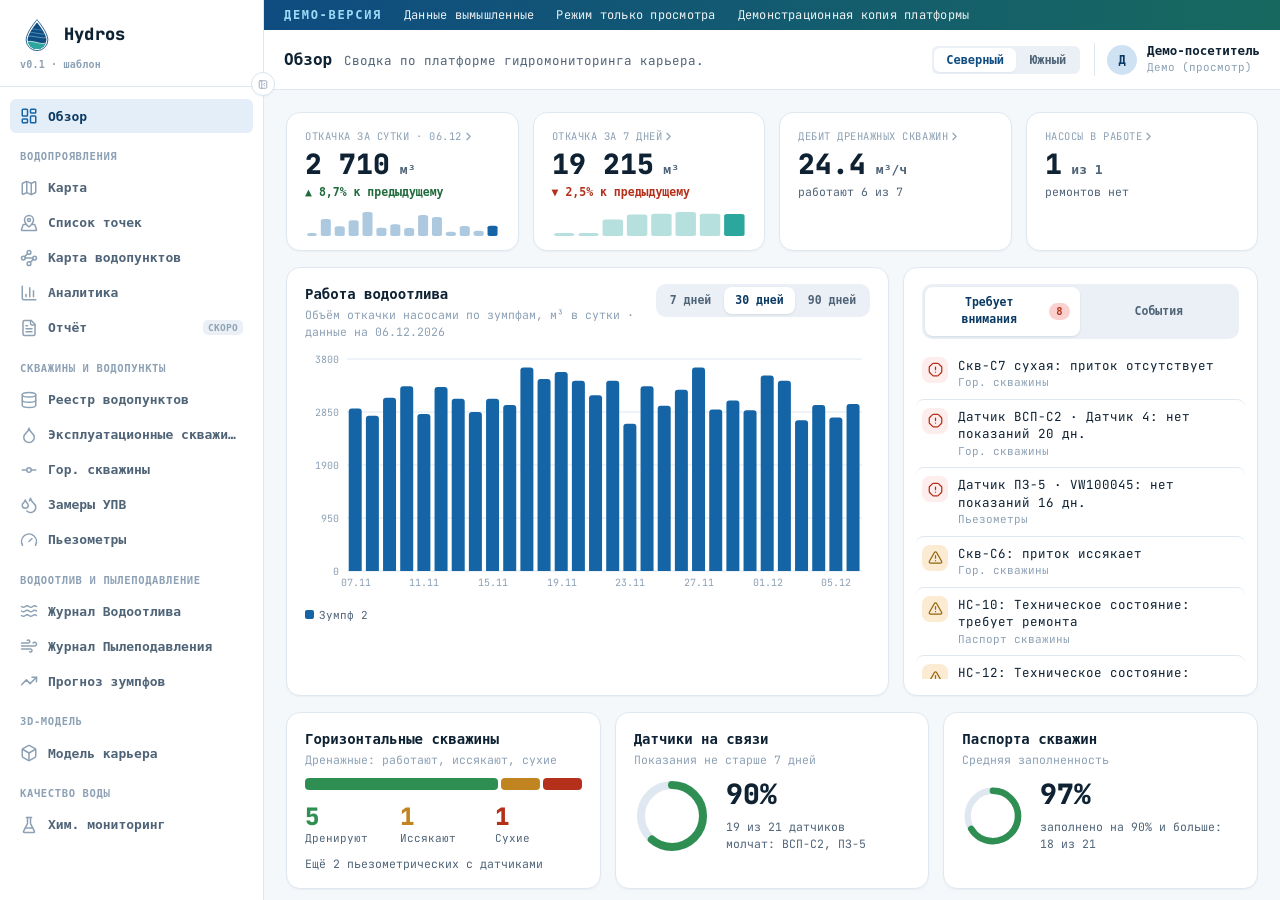
==== demo/index.html @ 8d6e74fa "Hydros site preview Co-Authored-By: Claude Sonnet 5.5 <noreply@anthropic.com>" ====
<!doctype html>
<html lang="ru">
<head>
<meta charset="UTF-8">
<meta name="robots" content="noindex, nofollow">
<meta name="viewport" content="width=device-width, initial-scale=1.0">
<title>Hydros — Мониторинг</title>
<link rel="icon" type="image/svg+xml" href="./emblem.svg">

<!-- Настройки клиента (название, логотип, координаты) — единственный файл, меняемый при выдаче нового клиента.
     Лежит рядом со сборкой (dist/tenant.config.js) и не входит в бандл. -->
<script src="./tenant.config.js"></script>
  <script type="module" crossorigin src="./assets/index-pIUdCX1x.js"></script>
  <link rel="stylesheet" crossorigin href="./assets/index-DJyALxXI.css">
</head>
<body>
  <div id="root"></div>
</body>
</html>
---- demo/assets/index-DJyALxXI.css ----
@font-face{font-family:JetBrains Mono;font-style:normal;font-display:swap;font-weight:300;src:url(./jetbrains-mono-latin-300-normal-DuMDZskh.woff2) format("woff2"),url(./jetbrains-mono-latin-300-normal-BYcAiAh2.woff) format("woff")}@font-face{font-family:JetBrains Mono;font-style:normal;font-display:swap;font-weight:400;src:url(./jetbrains-mono-latin-400-normal-V6pRDFza.woff2) format("woff2"),url(./jetbrains-mono-latin-400-normal-6-qcROiO.woff) format("woff")}@font-face{font-family:JetBrains Mono;font-style:normal;font-display:swap;font-weight:500;src:url(./jetbrains-mono-latin-500-normal-BWZEU5yA.woff2) format("woff2"),url(./jetbrains-mono-latin-500-normal-CJOVTJB7.woff) format("woff")}@font-face{font-family:JetBrains Mono;font-style:normal;font-display:swap;font-weight:600;src:url(./jetbrains-mono-latin-600-normal-C8RAYTDA.woff2) format("woff2"),url(./jetbrains-mono-latin-600-normal-BfsvjouI.woff) format("woff")}@font-face{font-family:JetBrains Mono;font-style:normal;font-display:swap;font-weight:700;src:url(./jetbrains-mono-latin-700-normal-BYuf6tUa.woff2) format("woff2"),url(./jetbrains-mono-latin-700-normal-D3wTyLJW.woff) format("woff")}@font-face{font-family:JetBrains Mono;font-style:normal;font-display:swap;font-weight:800;src:url(./jetbrains-mono-latin-800-normal-D2mQHRMK.woff2) format("woff2"),url(./jetbrains-mono-latin-800-normal-Dj9qwObk.woff) format("woff")}@font-face{font-family:JetBrains Mono;font-style:normal;font-display:swap;font-weight:300;src:url(./jetbrains-mono-cyrillic-300-normal-DumYkcEu.woff2) format("woff2"),url(./jetbrains-mono-cyrillic-300-normal-IE49iJdF.woff) format("woff")}@font-face{font-family:JetBrains Mono;font-style:normal;font-display:swap;font-weight:400;src:url(./jetbrains-mono-cyrillic-400-normal-BEIGL1Tu.woff2) format("woff2"),url(./jetbrains-mono-cyrillic-400-normal-ugxPyKxw.woff) format("woff")}@font-face{font-family:JetBrains Mono;font-style:normal;font-display:swap;font-weight:500;src:url(./jetbrains-mono-cyrillic-500-normal-DmUKJPL_.woff2) format("woff2"),url(./jetbrains-mono-cyrillic-500-normal-DJqRU3vO.woff) format("woff")}@font-face{font-family:JetBrains Mono;font-style:normal;font-display:swap;font-weight:600;src:url(./jetbrains-mono-cyrillic-600-normal-EVf6-Yzo.woff2) format("woff2"),url(./jetbrains-mono-cyrillic-600-normal-8K4wrrwR.woff) format("woff")}@font-face{font-family:JetBrains Mono;font-style:normal;font-display:swap;font-weight:700;src:url(./jetbrains-mono-cyrillic-700-normal-BWTpRfYl.woff2) format("woff2"),url(./jetbrains-mono-cyrillic-700-normal-CEoEElIJ.woff) format("woff")}@font-face{font-family:JetBrains Mono;font-style:normal;font-display:swap;font-weight:800;src:url(./jetbrains-mono-cyrillic-800-normal-ByBGbHIv.woff2) format("woff2"),url(./jetbrains-mono-cyrillic-800-normal-B6A7wovd.woff) format("woff")}:root{--stone-25: #FAFCFE;--stone-50: #F4F8FB;--stone-100: #EAF0F6;--stone-150: #DFE8F0;--stone-200: #D9E4EE;--stone-300: #BCCBDA;--stone-400: #8DA1B5;--stone-500: #6A8097;--stone-600: #506478;--stone-700: #384B5E;--stone-800: #1F3347;--stone-900: #0E2233;--brand-50: #E4EEF8;--brand-100: #CFE2F3;--brand-200: #A6CBE9;--brand-300: #6FA8D8;--brand-400: #2F7FC0;--brand-500: #1565A6;--brand-600: #0F4C81;--brand-700: #0B3A64;--teal-50: #E0F3F1;--teal-100: #BDE6E1;--teal-400: #3DBBAF;--teal-500: #2BA79D;--teal-600: #1F8E8C;--teal-700: #17695F;--sand-100: #F1EADB;--sand-300: #D8C9A8;--sand-500: #B9A47F;--sand-700: #8F7A58;--red-50: #FDEDEC;--red-100: #FAD1CE;--red-400: #D3462F;--red-500: #B5301B;--red-600: #8F2415;--green-100: #DEEFE0;--green-500: #2F8F52;--green-600: #206B3C;--amber-100: #FBEBD2;--amber-500: #C08420;--amber-600: #93650F;--blue-100: #DCEFFA;--blue-500: #35A0DC;--blue-600: #1F7CB5;--maroon-100: #F3DCE3;--maroon-500: #8C2F4E;--maroon-600: #6E2039;--bg-canvas: var(--stone-50);--bg-surface: #FFFFFF;--bg-surface-2:var(--stone-25);--bg-sunken: var(--stone-100);--bg-hover: var(--stone-100);--bg-active: var(--brand-50);--border-subtle: var(--stone-150);--border: var(--stone-200);--border-strong: var(--stone-300);--text-primary: var(--stone-900);--text-secondary: var(--stone-600);--text-tertiary: var(--stone-400);--text-inverse: #FFFFFF;--text-accent: var(--brand-600);--text-danger: var(--red-500);--accent: var(--brand-400);--accent-strong: var(--brand-500);--accent-hover: var(--brand-600);--accent-contrast:#FFFFFF;--focus-ring: var(--brand-300);--shadow-xs: 0 1px 2px rgba(14, 34, 51, .04);--shadow-sm: 0 1px 3px rgba(14, 34, 51, .06), 0 1px 2px rgba(14, 34, 51, .04);--shadow-md: 0 4px 12px rgba(14, 34, 51, .08), 0 2px 4px rgba(14, 34, 51, .04);--shadow-lg: 0 12px 32px rgba(14, 34, 51, .12), 0 4px 8px rgba(14, 34, 51, .04);--radius-sm: 6px;--radius-md: 10px;--radius-lg: 14px;--font-ui: "JetBrains Mono", ui-monospace, "Cascadia Mono", Consolas, monospace;--font-mono: "JetBrains Mono", ui-monospace, "Cascadia Mono", Consolas, monospace;--sidebar-w: 264px;--sidebar-w-collapsed: 68px;--topbar-h: 60px}*{box-sizing:border-box}html,body{height:100%}body{margin:0;font-family:var(--font-ui);background:var(--bg-canvas);color:var(--text-primary);font-size:14px;line-height:1.5;-webkit-font-smoothing:antialiased;zoom:var(--ui-zoom, 1)}#root{height:100%}h1,h2,h3,h4{margin:0;font-weight:700;letter-spacing:-.01em;text-wrap:balance}p{margin:0}button{font-family:inherit}input,select,textarea{font-family:inherit;font-size:inherit}::selection{background:var(--brand-200)}.mono{font-family:var(--font-mono);font-variant-numeric:tabular-nums}::-webkit-scrollbar{width:10px;height:10px}::-webkit-scrollbar-track{background:transparent}::-webkit-scrollbar-thumb{background:var(--stone-300);border-radius:8px;border:2px solid var(--bg-canvas)}::-webkit-scrollbar-thumb:hover{background:var(--stone-400)}:focus-visible{outline:2px solid var(--focus-ring);outline-offset:1px}@media (prefers-reduced-motion: reduce){*,*:before,*:after{animation-duration:.001ms!important;transition-duration:.001ms!important}}.section-label{display:flex;align-items:center;gap:8px;font-size:11px;font-weight:700;color:var(--text-secondary);letter-spacing:.06em;text-transform:uppercase;padding-bottom:6px;border-bottom:1px solid var(--border-subtle);margin-bottom:8px}.section-label:before{content:"";display:inline-block;width:3px;height:12px;border-radius:2px;background:var(--accent-strong);flex-shrink:0}@keyframes spin{to{transform:rotate(360deg)}}.btn{display:inline-flex;align-items:center;justify-content:center;gap:6px;height:34px;padding:0 14px;border-radius:var(--radius-sm);font-size:13px;font-weight:600;white-space:nowrap;cursor:pointer;border:1px solid transparent;transition:background .12s ease,border-color .12s ease,color .12s ease,transform .05s ease;user-select:none}.btn:active{transform:translateY(1px)}.btn:disabled{opacity:.5;cursor:not-allowed;transform:none}.btn-sm{height:28px;padding:0 10px;font-size:12px}.btn-icon{width:34px;padding:0}.btn-primary{background:var(--accent-strong);color:var(--accent-contrast)}.btn-primary:hover:not(:disabled){background:var(--accent-hover)}.btn-secondary{background:var(--stone-900);color:#fff}.btn-secondary:hover:not(:disabled){background:var(--stone-800)}.btn-outline{background:var(--bg-surface);color:var(--text-primary);border-color:var(--border)}.btn-outline:hover:not(:disabled){background:var(--bg-hover);border-color:var(--border-strong)}.btn-ghost{background:transparent;color:var(--text-secondary)}.btn-ghost:hover:not(:disabled){background:var(--bg-hover);color:var(--text-primary)}.btn-danger{background:var(--red-500);color:#fff}.btn-danger:hover:not(:disabled){background:var(--red-600)}.card{background:var(--bg-surface);border:1px solid var(--border-subtle);border-radius:var(--radius-lg);box-shadow:var(--shadow-xs)}.card-header{padding:16px 18px;border-bottom:1px solid var(--border-subtle);display:flex;align-items:center;justify-content:space-between;gap:12px}.card-title{font-size:14px;font-weight:700;color:var(--text-primary)}.card-subtitle{font-size:12px;color:var(--text-tertiary);margin-top:2px}.card-content{padding:18px}.card-content.tight{padding:0}.badge{display:inline-flex;align-items:center;gap:4px;height:22px;padding:0 8px;border-radius:999px;font-size:11px;font-weight:600;letter-spacing:.01em;background:var(--stone-100);color:var(--text-secondary);border:1px solid var(--border-subtle)}.badge-dot{width:6px;height:6px;border-radius:999px;background:currentColor}.badge-success{background:var(--green-100);color:var(--green-600);border-color:transparent}.badge-warning{background:var(--amber-100);color:var(--amber-600);border-color:transparent}.badge-danger{background:var(--red-100);color:var(--red-600);border-color:transparent}.badge-info{background:var(--blue-100);color:var(--blue-600);border-color:transparent}.badge-accent{background:var(--brand-100);color:var(--brand-700);border-color:transparent}.badge-maroon{background:var(--maroon-500);color:#fff;border-color:transparent}.field{display:flex;flex-direction:column;gap:6px}.field-label{font-size:12px;font-weight:600;color:var(--text-secondary)}.input,.select{height:34px;padding:0 10px;border-radius:var(--radius-sm);border:1px solid var(--border);background:var(--bg-surface);color:var(--text-primary);font-size:13px;width:100%}.input:focus,.select:focus{border-color:var(--accent-strong);box-shadow:0 0 0 3px var(--brand-100)}.input::placeholder{color:var(--text-tertiary)}.input-icon-wrap{position:relative;display:flex;align-items:center}.input-icon-wrap .input{padding-left:32px}.input-icon-wrap svg{position:absolute;left:10px;color:var(--text-tertiary);pointer-events:none}.table-wrap{overflow:auto;border-radius:var(--radius-md)}table.data-table{width:100%;border-collapse:collapse;font-size:13px}table.data-table thead th{position:sticky;top:0;background:var(--bg-surface-2);z-index:1;text-align:left;font-size:11px;font-weight:700;text-transform:uppercase;letter-spacing:.04em;color:var(--text-tertiary);padding:10px 14px;border-bottom:1px solid var(--border);white-space:nowrap}table.data-table tbody td{padding:11px 14px;border-bottom:1px solid var(--border-subtle);color:var(--text-primary);vertical-align:middle}table.data-table tbody tr{transition:background .1s ease}table.data-table tbody tr:hover{background:var(--bg-surface-2)}table.data-table tbody tr:last-child td{border-bottom:none}table.data-table.compact{font-size:12px}table.data-table.compact thead th{padding:5px 10px;font-size:10px}table.data-table.compact tbody td{padding:4px 10px}table.data-table.compact .input{height:26px;font-size:12px;padding:0 7px}.skeleton{background:linear-gradient(90deg,var(--stone-150) 25%,var(--stone-100) 37%,var(--stone-150) 63%);background-size:400% 100%;animation:skeleton-shimmer 1.4s ease infinite;border-radius:var(--radius-sm)}@keyframes skeleton-shimmer{0%{background-position:100% 50%}to{background-position:0 50%}}.empty-state{display:flex;flex-direction:column;align-items:center;justify-content:center;gap:8px;padding:48px 24px;color:var(--text-tertiary);text-align:center}.empty-state svg{color:var(--stone-300)}.empty-state-title{font-size:14px;font-weight:600;color:var(--text-secondary)}.kpi-card{display:flex;flex-direction:column;gap:6px;padding:18px}.kpi-label{font-size:12px;font-weight:600;color:var(--text-tertiary);text-transform:uppercase;letter-spacing:.04em}.kpi-value{font-family:var(--font-mono);font-size:28px;font-weight:600;color:var(--text-primary);letter-spacing:-.02em}.kpi-trend{font-size:12px;font-weight:600;display:flex;align-items:center;gap:3px}.kpi-trend.up{color:var(--green-600)}.kpi-trend.down{color:var(--red-600)}.tabs-list{display:flex;gap:2px;padding:3px;background:var(--stone-100);border-radius:var(--radius-sm);width:fit-content}.tabs-trigger{padding:6px 14px;border-radius:7px;font-size:13px;font-weight:600;color:var(--text-secondary);cursor:pointer;border:none;background:transparent}.tabs-trigger.active{background:var(--bg-surface);color:var(--text-primary);box-shadow:var(--shadow-xs)}.tabs-trigger-badge{margin-left:6px;font-size:9px;font-weight:700;text-transform:uppercase;letter-spacing:.03em;color:var(--text-tertiary);background:var(--stone-150);border-radius:5px;padding:2px 5px;vertical-align:middle}.dialog-overlay{position:fixed;inset:0;background:#0e223373;backdrop-filter:blur(2px);display:flex;align-items:center;justify-content:center;z-index:1400;padding:24px}.dialog{background:var(--bg-surface);border-radius:var(--radius-lg);box-shadow:var(--shadow-lg);width:min(560px,100%);max-height:90vh;display:flex;flex-direction:column;overflow:hidden}.dialog-header{padding:18px 20px;border-bottom:1px solid var(--border-subtle);display:flex;align-items:center;justify-content:space-between}.dialog-title{font-size:15px;font-weight:700}.dialog-body{padding:20px;overflow:auto}.dialog-footer{padding:14px 20px;border-top:1px solid var(--border-subtle);display:flex;justify-content:flex-end;gap:8px}.tooltip-pop{position:fixed;z-index:200;background:var(--stone-900);color:#fff;font-size:12px;padding:6px 10px;border-radius:7px;box-shadow:var(--shadow-md);pointer-events:none}input[type=range]{-webkit-appearance:none;appearance:none;height:4px;border-radius:999px;background:var(--stone-200);outline:none;cursor:pointer;vertical-align:middle}input[type=range]::-webkit-slider-thumb{-webkit-appearance:none;appearance:none;width:14px;height:14px;border-radius:999px;background:var(--accent-strong);border:2px solid #fff;box-shadow:0 0 0 1px var(--border);cursor:pointer}input[type=range]::-moz-range-thumb{width:14px;height:14px;border-radius:999px;background:var(--accent-strong);border:2px solid #fff;box-shadow:0 0 0 1px var(--border);cursor:pointer}input[type=range]::-moz-range-track{background:var(--stone-200);height:4px;border-radius:999px}input[type=checkbox]{width:15px;height:15px;border-radius:4px;border:1.5px solid var(--border-strong);appearance:none;-webkit-appearance:none;cursor:pointer;position:relative;flex-shrink:0;background:var(--bg-surface)}input[type=checkbox]:checked{background:var(--accent-strong);border-color:var(--accent-strong)}input[type=checkbox]:checked:after{content:"";position:absolute;left:4px;top:1px;width:4px;height:8px;border:solid #fff;border-width:0 2px 2px 0;transform:rotate(45deg)}input[type=color]{-webkit-appearance:none;appearance:none}input[type=color]::-webkit-color-swatch-wrapper{padding:0}input[type=color]::-webkit-color-swatch{border:none;border-radius:3px}.side-panel{flex-shrink:0;height:100%;overflow:hidden;display:flex;flex-direction:column;width:var(--side-panel-w, 230px);transition:width .18s ease;border-left:1px solid var(--border-subtle);background:var(--bg-surface)}.side-panel[data-collapsed="1"]{width:var(--side-panel-w-collapsed, 34px)}.side-panel-header{display:flex;align-items:center;justify-content:space-between;gap:6px;padding:10px 12px;border-bottom:1px solid var(--border-subtle);flex-shrink:0}.side-panel[data-collapsed="1"] .side-panel-header{padding:10px 6px;justify-content:center}.side-panel-title{font-size:12.5px;font-weight:700;color:var(--text-primary);white-space:nowrap;overflow:hidden;text-overflow:ellipsis}.side-panel-body{overflow:auto;flex:1;min-height:0}.tree-group+.tree-group{border-top:1px solid var(--border-subtle)}.tree-group-header{display:flex;align-items:center;gap:6px;padding:8px 4px;cursor:pointer;font-size:11.5px;font-weight:700;color:var(--text-secondary);user-select:none}.tree-group-chevron{flex-shrink:0;color:var(--text-tertiary);transition:transform .15s ease}.tree-group[data-collapsed="1"] .tree-group-chevron{transform:rotate(-90deg)}.tree-group-count{margin-left:auto;font-size:10.5px;color:var(--text-tertiary);font-weight:600}.tree-row{display:flex;align-items:center;gap:8px;padding:6px 4px 6px 22px;border-top:1px solid var(--border-subtle);font-size:12.5px}.tree-row-props{padding:10px 12px 12px 42px;border-top:1px solid var(--border-subtle);background:var(--bg-sunken)}.app-shell{display:flex;height:100vh;width:100vw;overflow:hidden;background:var(--bg-canvas)}.sidebar{width:var(--sidebar-w);flex-shrink:0;height:100%;display:flex;flex-direction:column;background:var(--bg-surface);border-right:1px solid var(--border-subtle);transition:width .18s ease;position:relative}.sidebar[data-collapsed="1"]{width:var(--sidebar-w-collapsed)}.sidebar-brand{padding:18px 20px 14px;border-bottom:1px solid var(--border-subtle);display:flex;flex-direction:column;gap:5px}.sidebar[data-collapsed="1"] .sidebar-brand{padding:18px 12px 14px}.sidebar-logo{height:34px;width:auto;max-width:100%;object-fit:contain;object-position:left;display:block}.sidebar[data-collapsed="1"] .sidebar-logo{object-position:center}.sidebar-version{font-family:var(--font-mono);font-size:10px;font-weight:600;color:var(--text-tertiary);letter-spacing:.02em}.sidebar-nav{flex:1;overflow-y:auto;padding:12px 10px}.sidebar-section{margin-bottom:4px}.sidebar-section-label{font-size:10.5px;font-weight:700;text-transform:uppercase;letter-spacing:.06em;color:var(--text-tertiary);padding:12px 10px 6px}.sidebar-item{display:flex;align-items:center;gap:10px;width:100%;text-align:left;padding:8px 10px;border-radius:var(--radius-sm);border:none;background:transparent;color:var(--text-secondary);font-size:13px;font-weight:600;cursor:pointer;margin-bottom:1px;transition:background .1s ease,color .1s ease;text-decoration:none;box-sizing:border-box}.sidebar-item svg{flex-shrink:0;color:var(--text-tertiary);transition:color .1s ease}.sidebar-item:hover{background:var(--bg-hover);color:var(--text-primary)}.sidebar-item:hover svg{color:var(--text-secondary)}.sidebar-item.active{background:var(--bg-active);color:var(--brand-700)}.sidebar-item.active svg{color:var(--brand-500)}.sidebar-item-label{overflow:hidden;text-overflow:ellipsis;white-space:nowrap}.sidebar-item-wip{margin-left:auto;flex-shrink:0;font-size:9.5px;font-weight:700;text-transform:uppercase;letter-spacing:.03em;color:var(--text-tertiary);background:var(--stone-100);border-radius:5px;padding:2px 5px}.sidebar[data-collapsed="1"] .sidebar-item{justify-content:center}.sidebar-collapse-btn{position:absolute;top:72px;right:-12px;width:24px;height:24px;border-radius:999px;background:var(--bg-surface);border:1px solid var(--border);color:var(--text-tertiary);display:flex;align-items:center;justify-content:center;cursor:pointer;box-shadow:var(--shadow-xs)}.sidebar-collapse-btn:hover{color:var(--text-primary);border-color:var(--border-strong)}.app-main{flex:1;min-width:0;display:flex;flex-direction:column;height:100%}.demo-banner{flex-shrink:0;display:flex;flex-wrap:wrap;align-items:center;gap:6px 22px;padding:6px 20px;background:linear-gradient(90deg,#0f4c81,#17695f);color:#fff;font-size:12px;letter-spacing:.02em}.demo-banner b{letter-spacing:.14em;color:#9adbf8}.demo-banner span{opacity:.92}.topbar{height:var(--topbar-h);flex-shrink:0;display:flex;align-items:center;gap:14px;padding:0 20px;border-bottom:1px solid var(--border-subtle);background:var(--bg-surface)}.topbar-head{min-width:0}.topbar-title-row{display:flex;align-items:baseline;gap:12px;min-width:0}.topbar-title{font-size:16px;font-weight:700;color:var(--text-primary);white-space:nowrap}.topbar-desc{font-size:12.5px;color:var(--text-secondary);overflow:hidden;text-overflow:ellipsis;white-space:nowrap;min-width:0}@media (max-width: 1100px){.topbar-desc{display:none}}.topbar-crumb{font-size:12px;color:var(--text-tertiary);font-weight:600}.topbar-spacer{flex:1}.quarry-switch{display:flex;gap:2px;background:var(--stone-100);border-radius:var(--radius-sm);padding:2px}.quarry-switch button{border:none;background:transparent;padding:5px 12px;border-radius:6px;font-size:12px;font-weight:700;color:var(--text-secondary);cursor:pointer}.quarry-switch button.active{background:var(--bg-surface);color:var(--brand-600);box-shadow:var(--shadow-xs)}.topbar-user{display:flex;align-items:center;gap:10px;padding-left:12px;border-left:1px solid var(--border-subtle)}.topbar-avatar{width:30px;height:30px;border-radius:999px;background:var(--brand-100);color:var(--brand-700);display:flex;align-items:center;justify-content:center;font-weight:700;font-size:12px;flex-shrink:0}.topbar-user-name{font-size:12.5px;font-weight:700;color:var(--text-primary);line-height:1.3}.topbar-user-role{font-size:11px;color:var(--text-tertiary)}.app-content{flex:1;min-height:0;overflow:auto;padding:22px}.app-content.no-pad{padding:0}.page-header{display:flex;align-items:flex-start;justify-content:space-between;gap:16px;margin-bottom:20px}.page-title{font-size:22px;font-weight:800;letter-spacing:-.015em}.page-desc{font-size:13px;color:var(--text-secondary);margin-top:4px;max-width:640px}.grid{display:grid;gap:16px}.grid-4{grid-template-columns:repeat(4,minmax(0,1fr))}.grid-3{grid-template-columns:repeat(3,minmax(0,1fr))}.grid-2{grid-template-columns:repeat(2,minmax(0,1fr))}@media (max-width: 1180px){.grid-4,.grid-3{grid-template-columns:repeat(2,minmax(0,1fr))}}.pilot-strip{display:flex;align-items:center;gap:10px;padding:10px 16px;background:var(--brand-50);border-bottom:1px solid var(--brand-100);color:var(--brand-700);font-size:12.5px;font-weight:600;flex-shrink:0}.app-content:not(.no-pad)>.pilot-strip:first-child{margin:-22px -22px 20px}.page-header-actions{justify-content:flex-end;align-items:center;flex-wrap:wrap}.page-meta{font-size:12.5px;color:var(--text-secondary);margin-right:auto}.pilot-strip svg{flex-shrink:0}.wpm-marker-wrap{display:flex;flex-direction:column;align-items:center;cursor:pointer}.wpm-lbl{background:#0e2233c7;color:#fff;font-size:10px;font-weight:600;border-radius:4px;padding:1px 5px;margin-top:2px;white-space:nowrap;max-width:110px;overflow:hidden;text-overflow:ellipsis;line-height:1.4;text-align:center}.wpm-cluster-wrap{background:transparent!important;border:none!important}.wpm-cluster-icon{display:flex;align-items:center;justify-content:center;border-radius:50%;background:#1565a6eb;color:#fff;font-weight:700;font-size:13px;border:2px solid #fff;box-shadow:var(--shadow-md)}.wpm-popup .leaflet-popup-content-wrapper{background:var(--bg-surface);border:1px solid var(--border);border-radius:var(--radius-md);box-shadow:var(--shadow-lg);color:var(--text-primary)}.wpm-popup .leaflet-popup-tip{background:var(--bg-surface)}.wpm-popup .leaflet-popup-content{margin:12px 14px;font-family:var(--font-ui)}.wpm-popup-title{font-size:13.5px;font-weight:800;color:var(--text-primary);margin-bottom:4px}.wpm-popup-type{display:inline-block;padding:2px 8px;border-radius:5px;font-size:10px;font-weight:700;margin-bottom:8px}.wpm-popup-row{display:flex;align-items:flex-start;gap:8px;margin-bottom:3px;font-size:12px}.wpm-popup-lbl{color:var(--text-tertiary);min-width:76px;flex-shrink:0}.wpm-popup-val{color:var(--text-primary)}.wpm-chem-crisp{image-rendering:pixelated;image-rendering:crisp-edges}.anl-filter-bar{display:flex;align-items:flex-end;gap:14px;padding:14px 16px;flex-wrap:wrap}.anl-filter-bar-actions{display:flex;gap:8px;margin-left:auto}.anl-chip{font-size:12px;font-weight:600;color:var(--text-secondary);background:var(--bg-sunken);border:1px solid var(--border-subtle);border-radius:999px;padding:6px 12px;white-space:nowrap}.anl-kpi{padding:16px 18px;display:flex;flex-direction:column;gap:4px;position:relative;overflow:hidden}.anl-kpi-lbl{font-size:11px;font-weight:700;color:var(--text-tertiary);text-transform:uppercase;letter-spacing:.04em}.anl-kpi-val{font-family:var(--font-mono);font-size:24px;font-weight:700;letter-spacing:-.01em}.anl-kpi-val small{font-size:13px;font-weight:600;margin-left:3px;color:var(--text-tertiary)}.anl-kpi-sub{font-size:11.5px;color:var(--text-tertiary)}.anl-kpi-trend{font-size:12px;font-weight:600}.anl-kpi-spark{width:100%;height:28px;margin-top:4px;display:block}.anl-trend-eq{color:var(--text-tertiary)}.anl-trend-good{color:var(--green-600)}.anl-trend-bad{color:var(--red-500)}.anl-trend-legend{display:flex;align-items:center;gap:14px;margin-bottom:6px;font-size:11px;color:var(--text-secondary)}.anl-legend-swatch{display:inline-block;width:14px;height:3px;border-radius:2px;vertical-align:middle;margin-right:5px}.anl-trend-legend-right{margin-left:auto;color:var(--text-tertiary)}.anl-trend-tip{position:absolute;z-index:5;background:var(--stone-900);color:#fff;border-radius:8px;padding:8px 11px;font-size:11px;pointer-events:none;box-shadow:var(--shadow-md);min-width:150px}.anl-trend-tip-date{font-weight:700;margin-bottom:3px}.anl-trend-tip-val{font-family:var(--font-mono);font-size:14px;font-weight:700}.anl-trend-tip-val small{font-size:10px;font-weight:400;color:var(--stone-300)}.anl-trend-tip-sub{color:var(--stone-300);margin-top:2px}.anl-trend-tip-delta{margin-top:6px;padding-top:5px;border-top:1px solid rgba(255,255,255,.15);font-size:10px}.anl-trend-tip-delta.up{color:var(--red-400)}.anl-trend-tip-delta.down{color:var(--green-500)}.anl-status-legend{display:flex;flex-wrap:wrap;gap:10px;margin-top:8px}.anl-status-legend span{display:flex;align-items:center;font-size:11px;color:var(--text-secondary)}.anl-status-legend .anl-legend-swatch{width:9px;height:9px;border-radius:2px}.anl-coverage-hint{font-size:11px;color:var(--text-tertiary);margin-bottom:8px}.anl-coverage-grid{display:grid;grid-template-columns:repeat(13,1fr);gap:4px;margin-bottom:10px}.anl-coverage-cell{aspect-ratio:1;border-radius:4px}.anl-coverage-cell.current{outline:2px solid var(--brand-500);outline-offset:1px}.anl-coverage-legend{display:flex;align-items:center;gap:5px;font-size:10px;color:var(--text-tertiary);margin-bottom:14px}.anl-coverage-sw{width:11px;height:11px;border-radius:3px;display:inline-block}.anl-coverage-missed{margin-left:8px;color:var(--red-500);font-weight:600}.anl-coverage-workers-title{font-size:10.5px;color:var(--text-tertiary);text-transform:uppercase;letter-spacing:.04em;margin-bottom:6px}.anl-pb-row{display:flex;align-items:center;gap:8px;margin-bottom:6px}.anl-pb-lbl{font-size:11.5px;color:var(--text-secondary);width:74px;flex-shrink:0;overflow:hidden;text-overflow:ellipsis;white-space:nowrap}.anl-pb-trk{flex:1;height:6px;border-radius:4px;background:var(--bg-sunken);overflow:hidden}.anl-pb-fill{height:100%;border-radius:4px;background:var(--blue-500)}.anl-pb-count{font-size:11px;color:var(--text-tertiary);width:20px;text-align:right}.anl-coverage-avg{font-size:11.5px;color:var(--text-tertiary);margin-top:10px}.anl-alerts{display:flex;flex-direction:column;gap:8px}.anl-alert{display:flex;gap:10px;padding:10px 12px;border-radius:var(--radius-sm);border:1px solid var(--border-subtle);background:var(--bg-surface-2)}.anl-alert svg{flex-shrink:0;margin-top:1px}.anl-alert-danger{border-color:var(--red-100);background:var(--red-50)}.anl-alert-danger svg{color:var(--red-500)}.anl-alert-warning{border-color:var(--amber-100);background:var(--amber-100)}.anl-alert-warning svg{color:var(--amber-600)}.anl-alert-success{border-color:var(--green-100);background:var(--green-100)}.anl-alert-success svg{color:var(--green-600)}.anl-alert-title{font-size:12.5px;font-weight:700;color:var(--text-primary)}.anl-alert-desc{font-size:11.5px;color:var(--text-secondary);margin-top:1px}.anl-alert-missing-wrap{margin-top:2px;padding-top:8px;border-top:1px solid var(--border-subtle)}.anl-alert-missing-title{font-size:10.5px;color:var(--text-tertiary);text-transform:uppercase;letter-spacing:.04em;margin-bottom:6px}.anl-alert-missing-pills{display:flex;flex-wrap:wrap;gap:5px}.anl-empty{color:var(--text-tertiary);font-size:12.5px;padding:30px 10px;text-align:center}.anl-domain-cards{display:grid;grid-template-columns:repeat(auto-fill,minmax(210px,1fr));gap:14px;margin-bottom:16px}.anl-domain-card{padding:16px 18px}.anl-domain-card.alert{border-color:var(--red-100);background:var(--red-50)}.anl-dc-name{font-size:13.5px;font-weight:700;color:var(--text-primary);margin-bottom:4px}.anl-dc-count{font-weight:500;font-size:11px;color:var(--text-tertiary)}.anl-dc-q{font-family:var(--font-mono);font-size:19px;font-weight:700}.anl-dc-q small{font-size:11px;font-weight:600;margin-left:3px}.anl-dc-sub{font-size:11px;color:var(--text-tertiary);margin-bottom:10px}.anl-dc-bars{display:flex;flex-direction:column;gap:4px}.anl-pb-row-sm{margin-bottom:0}.anl-pb-lbl-sm{font-size:10px;width:46px}.anl-mx-foot td{background:var(--bg-sunken);border-top:1px solid var(--border)}.anl-wall-row{display:flex;align-items:center;gap:8px;padding:5px 0;border-bottom:1px solid var(--border-subtle)}.anl-wall-swatch{width:11px;height:11px;border-radius:3px}.anl-wall-name{flex:1;font-size:12.5px;font-weight:600;color:var(--text-primary)}.anl-wall-q{font-family:var(--font-mono);font-size:12.5px;font-weight:700;color:var(--text-primary);white-space:nowrap}.anl-wall-q small{font-size:10px;font-weight:400;color:var(--text-tertiary)}.anl-wall-max{color:var(--red-500);font-size:10px}.anl-wall-other{padding:6px 0 0;font-size:10.5px;color:var(--text-tertiary)}.anl-wr-list{display:flex;flex-direction:column}.anl-wr{display:flex;align-items:center;gap:12px;padding:10px 18px;border-bottom:1px solid var(--border-subtle)}.anl-wr:last-child{border-bottom:none}.anl-wr-name{font-size:12.5px;font-weight:700;color:var(--text-primary);display:flex;align-items:center;gap:7px}.anl-wr-info{font-size:11px;color:var(--text-tertiary);margin-top:2px}.anl-wr-q{font-family:var(--font-mono);font-size:15px;font-weight:700;color:var(--text-primary)}.anl-wr-qu{font-size:10px;color:var(--text-tertiary)}.anl-wt-toolbar{display:flex;align-items:center;justify-content:space-between;flex-wrap:wrap;gap:8px;margin-bottom:10px}.anl-wt-toolbar-group{display:flex;align-items:center;gap:4px;flex-wrap:wrap}.anl-wt-toolbar-lbl{font-size:10.5px;color:var(--text-tertiary);margin-right:2px}.anl-wt-btn{height:25px;padding:0 9px;border-radius:6px;border:1px solid var(--border);background:var(--bg-surface);color:var(--text-secondary);font-size:11px;font-weight:600;cursor:pointer}.anl-wt-btn:hover{background:var(--bg-hover)}.anl-wt-btn.active{background:var(--brand-500);border-color:var(--brand-500);color:#fff}.anl-wt-select-drop{position:absolute;right:0;top:calc(100% + 4px);background:var(--bg-surface);border:1px solid var(--border);border-radius:var(--radius-md);z-index:30;min-width:170px;max-height:220px;overflow-y:auto;box-shadow:var(--shadow-lg);padding:4px 0}.anl-wt-select-opt{display:flex;align-items:center;gap:8px;padding:6px 12px;cursor:pointer;font-size:12px}.anl-wt-select-opt:hover{background:var(--bg-hover)}.anl-wt-legend{display:flex;flex-wrap:wrap;gap:8px;margin-bottom:8px}.anl-wt-legend-chip{display:inline-flex;align-items:center;gap:6px;padding:3px 10px 3px 7px;border-radius:20px;border:1px solid;font-size:10.5px;color:var(--text-secondary);cursor:pointer;user-select:none}.anl-wt-legend-chip b{font-size:10.5px}.anl-wt-tip{position:absolute;z-index:5;background:var(--stone-900);color:#fff;border-radius:8px;padding:8px 11px;font-size:11px;pointer-events:none;box-shadow:var(--shadow-md);min-width:140px}.anl-wt-tip-date{font-weight:700;color:var(--stone-300);margin-bottom:5px;font-size:10px}.anl-wt-tip-row{display:flex;justify-content:space-between;gap:12px;align-items:center;padding:1px 0}.anl-wt-tip-row span{display:flex;align-items:center;gap:5px}.anl-wt-table-wrap{max-height:260px;overflow:auto}.anl-hist-selectors{display:flex;align-items:flex-end;gap:16px;flex-wrap:wrap}.anl-hist-line-sw{display:inline-block;width:18px;height:3px;background:currentColor;border-radius:2px;vertical-align:middle;margin-right:5px}.anl-hist-line-sw-dash{background:none;border-bottom:2px dashed;height:0}.anl-hist-cmp-hint{font-size:11px;color:var(--text-tertiary);font-weight:400}.anl-hist-legend{display:flex;flex-wrap:wrap;gap:14px;align-items:center;margin-bottom:10px;font-size:12.5px;color:var(--text-primary)}.anl-hist-legend span{display:inline-flex;align-items:center}.anl-hist-legend-hint{font-size:11px;color:var(--text-tertiary);margin-left:2px}.anl-hist-layout{display:grid;grid-template-columns:1fr 300px;gap:16px;align-items:start}@media (max-width: 1180px){.anl-hist-layout{grid-template-columns:minmax(0,1fr)}}.anl-hist-side{min-width:0}.anl-hist-detail-title{font-size:14px;font-weight:700;color:var(--text-primary);margin-bottom:10px}.anl-hist-detail-stats{display:flex;gap:10px;margin-bottom:14px}.anl-hist-detail-stat{flex:1;text-align:center;border-radius:var(--radius-sm);padding:8px 4px}.anl-hist-detail-stat-val{font-family:var(--font-mono);font-size:17px;font-weight:700;color:var(--text-primary)}.anl-hist-detail-stat-lbl{font-size:10px;color:var(--text-tertiary);margin-top:1px}.anl-hist-detail-sub{font-size:10.5px;color:var(--text-tertiary);text-transform:uppercase;letter-spacing:.04em;margin-bottom:6px}.anl-hist-detail-table th,.anl-hist-detail-table td{white-space:nowrap;font-size:12px}.reg-kpi{padding:14px 16px;display:flex;align-items:center;gap:12px}.reg-kpi-ico{width:34px;height:34px;border-radius:9px;display:flex;align-items:center;justify-content:center;flex-shrink:0}.reg-kpi-lbl{font-size:10.5px;color:var(--text-tertiary);text-transform:uppercase;letter-spacing:.05em}.reg-kpi-val{font-size:20px;font-weight:700;color:var(--text-primary);line-height:1.2;font-family:var(--font-mono)}.reg-toolbar{display:flex;gap:10px;padding:14px 16px;border-bottom:1px solid var(--border-subtle);flex-wrap:wrap;align-items:center}.reg-chips{display:flex;gap:6px;flex-wrap:wrap}.reg-chip{display:inline-flex;align-items:center;gap:5px;padding:5px 11px;border-radius:999px;border:1px solid var(--border);background:var(--bg-surface);color:var(--text-secondary);font-size:11.5px;font-weight:600;cursor:pointer;white-space:nowrap}.reg-chip:hover{background:var(--bg-hover)}.reg-chip.active{background:var(--brand-50);border-color:var(--brand-300);color:var(--brand-700)}.reg-chip-count{opacity:.65;font-size:10.5px}.reg-status-dot{display:inline-block;width:7px;height:7px;border-radius:50%;background:var(--stone-300)}.reg-status-dot.on{background:var(--green-500)}.reg-code{font-family:var(--font-mono);font-size:11.5px;font-weight:700;color:var(--brand-700);background:var(--brand-50);padding:2px 6px;border-radius:4px}.reg-notes-preview{font-size:10.5px;color:var(--text-tertiary);margin-top:2px}.reg-type-cell{display:flex;align-items:center;gap:7px;font-size:12.5px;color:var(--text-secondary)}.reg-coords{font-size:11px;color:var(--text-secondary);line-height:1.6;font-variant-numeric:tabular-nums}.reg-coords-wgs{color:var(--text-tertiary)}.reg-params{font-size:11.5px;color:var(--text-secondary);line-height:1.5}.reg-type-hint{font-size:12.5px;color:var(--text-tertiary);margin-bottom:16px}.reg-type-grid{display:grid;grid-template-columns:repeat(4,1fr);gap:10px}@media (max-width: 640px){.reg-type-grid{grid-template-columns:repeat(2,1fr)}}.reg-type-opt{display:flex;flex-direction:column;align-items:center;gap:8px;padding:16px 8px;border-radius:var(--radius-md);border:1.5px solid var(--border);background:var(--bg-surface);cursor:pointer}.reg-type-opt:hover{background:var(--bg-hover);border-color:var(--border-strong)}.reg-type-opt-lbl{font-size:11px;font-weight:600;text-align:center;line-height:1.3;color:var(--text-secondary)}.reg-itbl{display:flex;flex-direction:column;gap:6px}.reg-itbl-head{display:grid;grid-template-columns:1fr 1fr 1fr 24px;gap:8px;font-size:10px;font-weight:700;text-transform:uppercase;letter-spacing:.04em;color:var(--text-tertiary);padding:0 2px}.reg-itbl-row{display:grid;grid-template-columns:1fr 1fr 1fr 24px;gap:8px;align-items:center}.reg-itbl-head-4,.reg-itbl-row-4{grid-template-columns:.8fr .8fr .8fr 1.4fr 24px}.reg-itbl-add{display:flex;align-items:center;justify-content:center;gap:5px;background:none;border:1px dashed var(--border-strong);color:var(--text-tertiary);padding:6px 12px;border-radius:var(--radius-sm);font-size:11.5px;cursor:pointer;margin-top:2px}.reg-itbl-add:hover{background:var(--bg-hover);color:var(--text-primary);border-color:var(--brand-400)}.reg-itbl-del{background:none;border:none;color:var(--text-tertiary);cursor:pointer;padding:2px 6px;border-radius:4px;font-size:13px;line-height:1}.reg-itbl-del:hover{color:var(--red-500)}.reg-warn{font-size:12px;color:var(--amber-600);background:var(--amber-100);border:1px solid var(--amber-500);border-radius:var(--radius-sm);padding:8px 10px;margin-bottom:12px}.reg-latest-tag{font-size:9px;color:var(--brand-600);font-weight:700;margin-left:4px;text-transform:uppercase}.wcp-info-grid{display:grid;grid-template-columns:repeat(3,1fr);gap:4px 20px;padding-bottom:14px;border-bottom:1px solid var(--border-subtle);margin-bottom:4px}.wcp-info-row{display:flex;justify-content:space-between;gap:8px;font-size:12.5px;padding:3px 0}.wcp-info-lbl{color:var(--text-tertiary)}.wcp-info-val{color:var(--text-primary);font-weight:600;text-align:right}.wcp-section-title{font-size:11px;font-weight:700;text-transform:uppercase;letter-spacing:.05em;color:var(--text-tertiary);margin:16px 0 8px}.wells-sensor-head{display:grid;grid-template-columns:1.2fr 1fr 1fr 1fr 24px;gap:8px;font-size:10px;font-weight:700;text-transform:uppercase;letter-spacing:.04em;color:var(--text-tertiary);padding:0 2px}.wells-sensor-row{display:grid;grid-template-columns:1.2fr 1fr 1fr 1fr 24px;gap:8px;align-items:center}.wells-wgs-hint{font-size:11.5px;color:var(--text-tertiary);margin-top:8px}.wells-detail-top{display:grid;grid-template-columns:320px 1fr 260px;gap:14px;height:500px}@media (max-width: 1180px){.wells-detail-top{grid-template-columns:minmax(0,1fr);height:auto}.wells-detail-map{height:420px}}.wells-detail-passport,.wells-detail-map,.wells-detail-list{min-width:0;min-height:0}.wells-passport-grid{display:grid;grid-template-columns:1fr 1fr;gap:8px 14px}.wells-passport-grid div{display:flex;flex-direction:column;gap:1px;font-size:12px}.wells-passport-grid span{color:var(--text-tertiary);font-size:10.5px;text-transform:uppercase;letter-spacing:.03em}.wells-passport-grid b{font-weight:600;color:var(--text-primary);font-family:var(--font-mono);font-size:12.5px}.wells-sensor-item{display:flex;align-items:center;justify-content:space-between;gap:10px;padding:8px 10px;border:1px solid var(--border-subtle);border-radius:var(--radius-sm);background:var(--bg-surface-2)}.wells-list-row{display:flex;align-items:center;gap:8px;padding:9px 14px;border-bottom:1px solid var(--border-subtle);cursor:pointer}.wells-list-row:hover{background:var(--bg-hover)}.wells-list-row.active{background:var(--brand-50)}.wells-list-dot{width:8px;height:8px;border-radius:50%;flex-shrink:0}.pp-doc{color:#0e2233;font-size:12px;line-height:1.5}.pp-doc *{box-sizing:border-box}.pp-page{background:#fff}.pp-screen .pp-page{border:1px solid var(--border-subtle, #D3E0EC);border-radius:10px;padding:22px 26px}.pp-head{display:flex;justify-content:space-between;align-items:flex-start;gap:16px;padding-bottom:10px;border-bottom:2px solid #0F4C81}.pp-org{display:flex;gap:10px;align-items:center}.pp-org b{display:block;font-size:14px;color:#0f4c81}.pp-org span{font-size:11px;color:#586b7d}.pp-logo{height:34px;width:auto;max-width:140px;object-fit:contain}.pp-docno{text-align:right;font-size:10.5px;letter-spacing:.12em;color:#586b7d}.pp-docno b{display:block;font-size:17px;letter-spacing:0;color:#0e2233;margin-top:2px}.pp-title-row{display:flex;justify-content:space-between;gap:18px;padding:14px 0 8px}.pp-title-main{flex:1;min-width:0}.pp-title-main h2{margin:0 0 8px;font-size:22px;line-height:1.15;letter-spacing:-.02em}.pp-chips{display:flex;flex-wrap:wrap;gap:6px;margin-bottom:10px}.pp-chip{border:1.5px solid #9fb4c7;border-radius:999px;padding:2px 10px;font-size:11px;font-weight:700;color:#384b5e}.pp-chip.ok{border-color:#2f8f52;color:#1f6b3b}.pp-chip.warn{border-color:#c08420;color:#8a5a0a;background:#fbf1dc}.pp-complete{display:flex;align-items:center;gap:10px;font-size:11.5px}.pp-bar{width:150px;height:8px;border-radius:99px;background:#e1e9f1;overflow:hidden;flex:none}.pp-bar i{display:block;height:100%;background:linear-gradient(90deg,#2ba79d,#0f4c81)}.pp-missing{margin-top:5px;font-size:10.5px;color:#6a8097}.pp-qr-box{width:124px;flex:none;text-align:center;font-size:8.5px;color:#6a8097;line-height:1.3}.pp-qr{display:block;margin:0 auto 4px;border:1px solid #d3e0ec}.pp-alerts{display:flex;flex-direction:column;gap:4px;margin:4px 0 6px}.pp-alert{border-radius:6px;padding:5px 10px;font-size:11.5px;font-weight:600}.pp-alert.warn{background:#fbf1dc;color:#8a5a0a;border:1px solid #ecd49a}.pp-alert.danger{background:#fde8e6;color:#a32a22;border:1px solid #f1b9b4}.pp-sec{margin-top:14px}.pp-sec h3{display:flex;align-items:center;gap:8px;margin:0 0 7px;padding-bottom:4px;font-size:13px;letter-spacing:.01em;border-bottom:1px solid #c8d6e3;break-after:avoid}.pp-sec-n{display:inline-flex;align-items:center;justify-content:center;width:20px;height:20px;border-radius:5px;background:#0f4c81;color:#fff;font-size:11px;font-weight:800;flex:none}.pp-sec-actions{margin-left:auto}.pp-mini-btn{border:1px solid #0F4C81;background:#fff;color:#0f4c81;border-radius:6px;padding:2px 9px;font:inherit;font-size:11px;font-weight:700;cursor:pointer}.pp-mini-btn:hover{background:#0f4c81;color:#fff}.pp-row-btns button{border:0;background:none;cursor:pointer;color:#6a8097;font-size:13px;padding:0 3px}.pp-row-btns button:hover{color:#0f4c81}.pp-kv{display:grid;gap:0;border:1px solid #d3e0ec;border-radius:6px;overflow:hidden}.pp-kv-3{grid-template-columns:repeat(3,1fr)}.pp-kv-4{grid-template-columns:repeat(4,1fr)}.pp-kv-1{grid-template-columns:1fr}.pp-kv-cell{padding:5px 9px;border-right:1px solid #e6edf4;border-bottom:1px solid #e6edf4;min-width:0}.pp-kv-cell.wide{grid-column:1 / -1}.pp-kv-cell span{display:block;font-size:9.5px;color:#6a8097;text-transform:uppercase;letter-spacing:.05em}.pp-kv-cell b{display:block;font-size:12px;font-weight:600;overflow-wrap:anywhere}.pp-two{display:grid;grid-template-columns:1fr 1fr;gap:12px;align-items:start}.pp-construction{margin-top:10px}.pp-tables{display:grid;grid-template-columns:1fr 1fr;gap:2px 14px;margin-top:8px;align-items:start}.wcd-legend{display:flex;flex-wrap:wrap;gap:4px 14px;font-size:10.5px;margin-top:6px;color:#384b5e}.wcd-legend i{display:inline-block;width:13px;height:9px;border:1px solid #0E2233;margin-right:5px;vertical-align:-1px}.pp-diagram{border:1px solid #d3e0ec;border-radius:6px;padding:6px;background:#f8fbfd;overflow:hidden}.pp-diagram svg{width:100%;height:auto;display:block}.pp-sub{margin:8px 0 3px;font-size:10.5px;font-weight:800;text-transform:uppercase;letter-spacing:.06em;color:#384b5e}.pp-sub:first-child{margin-top:0}.pp-map,.pp-chart{width:100%;height:auto;display:block;border:1px solid #d3e0ec;border-radius:6px;background:#fff;margin:6px 0}.pp-map{margin:0}.pp-table{width:100%;border-collapse:collapse;font-size:11px;margin:4px 0}.pp-table th{text-align:left;background:#eaf0f6;font-size:9.5px;text-transform:uppercase;letter-spacing:.04em;color:#384b5e;padding:4px 6px;border:1px solid #d3e0ec}.pp-table td{padding:3px 6px;border:1px solid #e0e8f0;vertical-align:top}.pp-table tr{break-inside:avoid}.pp-st{font-weight:700;font-size:10px}.pp-st.exceed,.pp-red{color:#c0392b;font-weight:800}.pp-st.ok,.pp-green{color:#1f6b3b;font-weight:700}.pp-empty{padding:9px 10px;border:1px dashed #b9c9d8;border-radius:6px;color:#6a8097;font-size:11.5px}.pp-line{margin:2px 0 5px;font-size:11.5px}.pp-note{margin-top:3px;font-size:10px;color:#6a8097}.pp-link{color:#0f4c81}.pp-change{font-size:10px;color:#586b7d;padding-left:8px}.pp-change s{color:#9aa9b7}.pp-photos{display:grid;grid-template-columns:repeat(3,1fr);gap:8px}.pp-photos figure{margin:0;break-inside:avoid}.pp-photos img{width:100%;aspect-ratio:4 / 3;object-fit:cover;border:1px solid #d3e0ec;border-radius:4px;display:block;background:#eaf0f6}.pp-photos figcaption{font-size:10px;color:#586b7d;margin-top:2px}.pp-sign{width:100%;border-collapse:collapse;font-size:11px}.pp-sign th{text-align:left;font-size:9.5px;color:#6a8097;font-weight:600;padding:3px 6px;border-bottom:1px solid #c8d6e3}.pp-sign td{height:30px;border-bottom:1px solid #9fb4c7;padding:0 6px}.pp-sign td:first-child{width:90px;font-weight:700}.pp-foot{display:flex;justify-content:space-between;gap:10px;margin-top:12px;padding-top:6px;border-top:1px solid #c8d6e3;font-size:8.5px;color:#8a9aab;word-break:break-all}#passport-print-host{display:none}@media print{@page{size:A4;margin:11mm 11mm 13mm}html,body{background:#fff!important;height:auto!important;overflow:visible!important}body>*:not(#passport-print-host){display:none!important}#passport-print-host{display:block!important}.pp-noprint{display:none!important}*{-webkit-print-color-adjust:exact;print-color-adjust:exact}.pp-doc{font-size:10.5px}.pp-page{break-after:page;page-break-after:always}.pp-page:last-child{break-after:auto;page-break-after:auto}.pp-sec{break-inside:auto}.pp-kv,.pp-chart,.pp-map,.pp-diagram,.pp-photos figure,.pp-complete,.pp-alert,.pp-line,.pp-sign{break-inside:avoid}.pp-sub,.pp-line{break-after:avoid}.pp-sec>h3{break-after:avoid-page}.pp-sec>h3+*{break-before:avoid}.pp-title-main h2{font-size:20px}}@media screen and (max-width: 800px){.pp-two,.pp-tables{grid-template-columns:1fr}.pp-kv-3,.pp-kv-4{grid-template-columns:1fr 1fr}.pp-title-row{flex-direction:column}}.reg-pp-badge{display:inline-flex;align-items:center;gap:5px;border:1px solid var(--border, #D3E0EC);background:var(--bg-surface, #fff);border-radius:999px;padding:2px 10px;font:inherit;font-size:12px;cursor:pointer}.reg-pp-badge:hover{border-color:#0f4c81}.pp-labels{display:grid;grid-template-columns:repeat(2,90mm);gap:4mm;justify-content:center;padding:1mm 0}.pp-label{width:90mm;height:49mm;border:1.5px solid #0E2233;border-radius:3mm;padding:3mm;display:flex;gap:3.5mm;align-items:center;background:#fff;color:#0e2233;break-inside:avoid;page-break-inside:avoid;overflow:hidden}.pp-label-qr{flex:none}.pp-label-txt{min-width:0;display:flex;flex-direction:column;gap:1.2mm}.pp-label-txt span{font-size:7pt;letter-spacing:.14em;color:#0f4c81;font-weight:800}.pp-label-txt b{font-size:21pt;line-height:1;letter-spacing:-.02em}.pp-label-txt i{font-style:normal;font-size:8.5pt;font-weight:600}.pp-label-txt small{font-size:7.5pt;color:#384b5e}.pp-label-txt em{font-style:normal;font-size:6.5pt;color:#6a8097;margin-top:1mm}.reg2-summary{display:grid;grid-template-columns:repeat(4,minmax(0,1fr));gap:14px;margin-bottom:16px}@media (max-width: 1100px){.reg2-summary{grid-template-columns:repeat(2,minmax(0,1fr))}}@media (max-width: 560px){.reg2-summary{grid-template-columns:1fr}}.reg2-tile{display:flex;align-items:center;gap:14px;padding:16px 18px;background:var(--bg-surface);border:1px solid var(--border-subtle);border-radius:var(--radius-lg);box-shadow:var(--shadow-xs)}.reg2-tile-ico{width:40px;height:40px;border-radius:11px;display:flex;align-items:center;justify-content:center;flex-shrink:0}.reg2-tile-body{min-width:0}.reg2-tile-lbl{font-size:10.5px;color:var(--text-tertiary);text-transform:uppercase;letter-spacing:.05em}.reg2-tile-val{font-size:26px;font-weight:800;line-height:1.15;color:var(--text-primary);font-variant-numeric:tabular-nums}.reg2-tile-sub{font-size:11px;font-weight:600;color:var(--text-tertiary)}.reg2-tile-hint{font-size:11px;color:var(--text-secondary);margin-top:1px}.reg2-panel{background:var(--bg-surface);border:1px solid var(--border-subtle);border-radius:var(--radius-lg);box-shadow:var(--shadow-xs);overflow:hidden}.reg2-toolbar{display:flex;flex-wrap:wrap;gap:10px;align-items:center;padding:14px 16px 10px}.reg2-search{position:relative;flex:1 1 260px;max-width:360px}.reg2-search .input{padding-right:30px}.reg2-clear{position:absolute;right:6px;top:50%;transform:translateY(-50%);width:22px;height:22px;border:0;border-radius:50%;background:var(--bg-sunken);color:var(--text-secondary);cursor:pointer;display:flex;align-items:center;justify-content:center}.reg2-clear:hover{background:var(--stone-200);color:var(--text-primary)}.reg2-select{width:auto;min-width:150px}.reg2-spacer{flex:1}.reg2-seg{display:inline-flex;padding:3px;background:var(--bg-sunken);border-radius:10px;gap:2px}.reg2-seg-btn{position:relative;border:0;background:transparent;padding:6px 12px;border-radius:8px;font-size:12px;font-weight:600;color:var(--text-secondary);cursor:pointer}.reg2-seg-btn.on{color:var(--brand-700)}.reg2-seg-pill{position:absolute;inset:0;background:var(--bg-surface);border-radius:8px;box-shadow:var(--shadow-sm)}.reg2-seg-in{position:relative;display:inline-flex;align-items:center;gap:6px}.reg2-chips{display:flex;flex-wrap:wrap;gap:6px;align-items:center;padding:0 16px 12px;border-bottom:1px solid var(--border-subtle)}.reg2-chip{display:inline-flex;align-items:center;gap:6px;padding:5px 11px;border-radius:999px;border:1px solid var(--border);background:var(--bg-surface);color:var(--text-secondary);font-size:11.5px;font-weight:600;cursor:pointer;white-space:nowrap;transition:background .15s,border-color .15s,color .15s}.reg2-chip:hover{background:var(--bg-hover)}.reg2-chip.on{background:var(--brand-50);border-color:var(--brand-300);color:var(--brand-700)}.reg2-chip-n{opacity:.6;font-size:10.5px}.reg2-found{margin-left:auto;font-size:11.5px;color:var(--text-tertiary)}.reg2-reset{display:inline-flex;align-items:center;gap:5px;border:0;background:none;color:var(--brand-500);font-size:11.5px;font-weight:700;cursor:pointer;padding:4px 6px;border-radius:6px}.reg2-reset:hover{background:var(--brand-50)}.reg2-skel{padding:16px}.reg2-table-wrap{max-height:calc(100vh - 400px);min-height:220px;overflow:auto}.reg2-table{width:100%;border-collapse:separate;border-spacing:0;font-size:12.5px}.reg2-table thead th{position:sticky;top:0;z-index:2;background:var(--bg-surface-2);text-align:left;font-size:10.5px;font-weight:700;letter-spacing:.05em;text-transform:uppercase;color:var(--text-tertiary);padding:10px 12px;border-bottom:1px solid var(--border);white-space:nowrap}.reg2-table td{padding:11px 12px;border-bottom:1px solid var(--border-subtle);vertical-align:middle}.reg2-row{position:relative}.reg2-row td:first-child{box-shadow:inset 3px 0 0 transparent;transition:box-shadow .15s}.reg2-row.clickable{cursor:pointer}.reg2-row:hover td{background:var(--stone-25)}.reg2-row:hover td:first-child{box-shadow:inset 3px 0 0 var(--row-accent, var(--brand-400))}.reg2-name{font-weight:700;color:var(--text-primary)}.reg2-type{display:inline-flex;align-items:center;gap:7px;color:var(--text-secondary);white-space:nowrap}.reg2-quarry{font-size:11.5px;color:var(--text-secondary)}.reg2-dash{color:var(--text-tertiary)}.reg2-dot{display:inline-block;width:8px;height:8px;border-radius:50%;background:var(--stone-300)}.reg2-dot.on{background:var(--green-500);box-shadow:0 0 0 3px var(--green-100)}.reg2-actions{display:flex;gap:2px;justify-content:flex-end;opacity:.55;transition:opacity .15s}.reg2-row:hover .reg2-actions,.reg2-card:hover .reg2-actions,.reg2-actions:focus-within{opacity:1}.reg2-pp{display:inline-flex;align-items:center;gap:8px;border:0;background:none;padding:3px 4px;border-radius:8px;cursor:pointer;font:inherit;font-size:12px}.reg2-pp:hover{background:var(--bg-hover)}.reg2-pp-bar{width:52px;height:6px;background:var(--stone-150);border-radius:99px;overflow:hidden;display:inline-block}.reg2-pp-bar i{display:block;height:100%;border-radius:99px}.reg2-cards{display:grid;grid-template-columns:repeat(auto-fill,minmax(290px,1fr));gap:14px;padding:16px}.reg2-card{position:relative;display:flex;flex-direction:column;gap:10px;padding:14px 14px 10px;background:var(--bg-surface);border:1px solid var(--border);border-top:3px solid var(--row-accent, var(--brand-400));border-radius:var(--radius-md);box-shadow:var(--shadow-xs);transition:box-shadow .18s,border-color .18s}.reg2-card.clickable{cursor:pointer}.reg2-card:hover{box-shadow:var(--shadow-md)}.reg2-card-head{display:flex;align-items:center;gap:10px}.reg2-card-ico{width:36px;height:36px;border-radius:10px;display:flex;align-items:center;justify-content:center;flex-shrink:0}.reg2-card-title{min-width:0;flex:1}.reg2-card-title .reg2-name{overflow:hidden;text-overflow:ellipsis;white-space:nowrap}.reg2-card-sub{font-size:11px;color:var(--text-tertiary)}.reg2-card-chips{display:flex;flex-wrap:wrap;gap:6px}.reg2-kv{display:inline-flex;gap:6px;align-items:baseline;padding:3px 8px;background:var(--bg-sunken);border-radius:6px;font-size:11.5px;font-weight:600;color:var(--text-primary)}.reg2-kv i{font-style:normal;font-size:10px;font-weight:700;color:var(--text-tertiary);text-transform:uppercase;letter-spacing:.04em}.reg2-card-empty{font-size:11.5px;color:var(--text-tertiary)}.reg2-card-notes{font-size:11px;color:var(--text-secondary);line-height:1.5}.reg2-card-foot{display:flex;align-items:center;justify-content:space-between;gap:8px;margin-top:auto;padding-top:8px;border-top:1px dashed var(--border-subtle)}.reg2-card-loc{display:inline-flex;align-items:center;gap:5px;font-size:11px;color:var(--text-secondary);font-variant-numeric:tabular-nums}.reg2-card .reg2-actions{justify-content:flex-end;margin:0 -4px}.reg2-loc{display:inline-flex;align-items:center;gap:5px}.reg2-table{min-width:900px}.reg2-clamp{display:-webkit-box;-webkit-line-clamp:2;-webkit-box-orient:vertical;overflow:hidden}.reg2-table td:last-child,.reg2-table thead th:last-child{position:sticky;right:0;background:var(--bg-surface);box-shadow:-8px 0 8px -8px #0e22331f}.reg2-table thead th:last-child{background:var(--bg-surface-2);z-index:3}.reg2-row:hover td:last-child{background:var(--stone-25)}.reg2-table td:nth-child(5){white-space:nowrap;min-width:150px}.reg2-quarry{margin:2px 0 0 22px}.reg2-table td{padding:11px 10px}.reg2-table td:last-child{padding-left:4px;padding-right:6px}.ov{display:grid;gap:16px}.ov-kpis{display:grid;grid-template-columns:repeat(4,minmax(0,1fr));gap:14px}@media (max-width: 1100px){.ov-kpis{grid-template-columns:repeat(2,minmax(0,1fr))}}.ov-kpi{display:flex;flex-direction:column;gap:3px;text-align:left;font:inherit;color:inherit;cursor:pointer;background:var(--bg-surface);border:1px solid var(--border-subtle);border-radius:var(--radius-lg);padding:16px 18px 14px;box-shadow:var(--shadow-xs);transition:box-shadow .18s,border-color .18s}.ov-kpi:hover{box-shadow:var(--shadow-md);border-color:var(--border)}.ov-kpi-l{display:flex;align-items:center;justify-content:space-between;font-size:10.5px;text-transform:uppercase;letter-spacing:.05em;color:var(--text-tertiary)}.ov-kpi-v{font-size:28px;font-weight:800;line-height:1.15;font-variant-numeric:tabular-nums}.ov-kpi-v small{font-size:13px;font-weight:600;color:var(--text-secondary);margin-left:2px}.ov-kpi-s{font-size:11.5px;color:var(--text-secondary);min-height:16px}.ov-delta{font-size:11.5px;font-weight:600}.ov-delta.good{color:var(--green-600)}.ov-delta.bad{color:var(--red-500)}.ov-delta.nt{color:var(--text-tertiary);font-weight:500}.ov-spark{width:100%;height:26px;margin-top:6px}.ov-mini{display:block;height:6px;background:var(--stone-150);border-radius:99px;overflow:hidden;margin-top:10px}.ov-mini i{display:block;height:100%;border-radius:99px}.ov-row2{display:grid;grid-template-columns:minmax(0,1.7fr) minmax(0,1fr);gap:14px;align-items:stretch}.ov-row3{display:grid;grid-template-columns:repeat(3,minmax(0,1fr));gap:14px}@media (max-width: 1000px){.ov-row2,.ov-row3{grid-template-columns:1fr}}.ov-card{padding:16px 18px}.ov-card-h{display:flex;align-items:flex-start;justify-content:space-between;gap:12px;margin-bottom:10px}.ov-t{font-size:14px;font-weight:700}.ov-s{font-size:11.5px;color:var(--text-tertiary);margin-top:1px;margin-bottom:10px}.ov-card-h .ov-s{margin-bottom:0}.ov-seg{display:inline-flex;padding:3px;background:var(--bg-sunken);border-radius:10px;gap:2px;flex-shrink:0}.ov-seg button{border:0;background:transparent;padding:5px 11px;border-radius:8px;font:inherit;font-size:11.5px;font-weight:600;color:var(--text-secondary);cursor:pointer;display:inline-flex;align-items:center;gap:6px}.ov-seg button.on{background:var(--bg-surface);color:var(--brand-700);box-shadow:var(--shadow-sm)}.ov-seg.wide{width:100%}.ov-seg.wide button{flex:1;justify-content:center;padding:7px 10px}.ov-count{font-size:10.5px;background:var(--amber-100);color:var(--amber-600);border-radius:99px;padding:0 7px;line-height:17px}.ov-count.red{background:var(--red-100);color:var(--red-500)}.ov-lg{display:flex;flex-wrap:wrap;gap:14px;font-size:11px;color:var(--text-secondary);margin-top:6px}.ov-lg i{display:inline-block;width:9px;height:9px;border-radius:2px;margin-right:5px}.ov-tip{background:var(--bg-surface);border:1px solid var(--border);border-radius:8px;padding:8px 10px;font-size:11.5px;box-shadow:var(--shadow-md);line-height:1.6}.ov-feed{display:flex;flex-direction:column;max-height:330px;overflow:auto;margin:0 -6px}.ov-item{display:flex;gap:10px;align-items:flex-start;text-align:left;border:0;background:transparent;font:inherit;color:inherit;padding:8px 6px;border-radius:8px;cursor:pointer;border-top:1px solid var(--border-subtle)}.ov-item:first-child{border-top:0}.ov-item:hover{background:var(--bg-hover)}.ov-ico{width:26px;height:26px;border-radius:8px;display:flex;align-items:center;justify-content:center;flex:none}.ov-ico.danger{background:var(--red-50);color:var(--red-500)}.ov-ico.warn{background:var(--amber-100);color:var(--amber-600)}.ov-ico.ev{background:var(--brand-50);color:var(--brand-500)}.ov-item-b{display:flex;flex-direction:column;min-width:0}.ov-item-t{font-size:12.5px;line-height:1.4}.ov-item-s{font-size:11px;color:var(--text-tertiary)}.ov-ok{display:flex;align-items:center;gap:10px;padding:26px 8px;color:var(--green-600);font-size:13px;font-weight:600}.ov-stack{display:flex;gap:3px;height:12px;margin:6px 0 14px}.ov-stack i{display:block;border-radius:4px;flex-basis:0}.ov-stats{display:grid;grid-template-columns:repeat(3,1fr);gap:8px}.ov-stats div{display:flex;flex-direction:column}.ov-stats b{font-size:24px;font-weight:800;line-height:1.1}.ov-stats span{font-size:11px;color:var(--text-secondary)}.ov-ringrow{display:flex;align-items:center;gap:16px}.ov-big{font-size:28px;font-weight:800;line-height:1.1}.ov-note{font-size:11.5px;color:var(--text-secondary);margin-top:8px;line-height:1.5}.ov-empty{font-size:12.5px;color:var(--text-tertiary);padding:14px 0}.xw{display:grid;gap:16px}.xw-card{background:var(--bg-surface);border:1px solid var(--border-subtle);border-radius:var(--radius-lg);box-shadow:var(--shadow-xs);padding:16px 18px;min-width:0}.xw-top{display:grid;grid-template-columns:minmax(0,1.6fr) minmax(300px,1fr);gap:14px}@media (max-width: 1000px){.xw-top{grid-template-columns:1fr}}.xw-mapcard{padding:0;overflow:hidden;min-height:340px}.xw-map{width:100%;height:100%;min-height:340px}.xw-listcard{display:flex;flex-direction:column;gap:10px;position:relative;max-height:380px}.xw-list-h{display:flex;gap:8px;align-items:center}.xw-search{flex:1}.xw-iconbtn{width:34px;height:34px;border-radius:9px;border:1px solid var(--border);background:var(--bg-surface);color:var(--text-secondary);cursor:pointer;display:flex;align-items:center;justify-content:center}.xw-iconbtn:hover{background:var(--bg-hover);color:var(--text-primary)}.xw-flt{display:flex;gap:6px;flex-wrap:wrap}.xw-flt button{border:1px solid var(--border);background:var(--bg-surface);border-radius:999px;padding:4px 11px;font:inherit;font-size:11.5px;font-weight:600;color:var(--text-secondary);cursor:pointer}.xw-flt button.on{background:var(--brand-50);border-color:var(--brand-300);color:var(--brand-700)}.xw-flt i{font-style:normal;opacity:.6;margin-left:3px}.xw-list{overflow:auto;margin:0 -6px;flex:1}.xw-row{display:flex;gap:10px;align-items:center;width:100%;text-align:left;border:0;background:transparent;font:inherit;color:inherit;padding:9px 8px;border-radius:9px;cursor:pointer;border-left:3px solid transparent}.xw-row:hover{background:var(--bg-hover)}.xw-row.on{background:var(--brand-50);border-left-color:var(--brand-400)}.xw-dot{width:9px;height:9px;border-radius:50%;flex:none}.xw-row-b{display:flex;flex-direction:column;min-width:0}.xw-row-b b{font-size:12.5px}.xw-row-b span{font-size:11px;color:var(--text-tertiary)}.xw-pop{position:absolute;z-index:20;top:52px;right:12px;width:290px;background:var(--bg-surface);border:1px solid var(--border);border-radius:12px;box-shadow:var(--shadow-lg);padding:12px 14px;display:grid;gap:8px}.xw-pop-h{display:flex;justify-content:space-between;align-items:center;font-size:13px}.xw-pop-h button{border:0;background:none;cursor:pointer;color:var(--text-tertiary)}.xw-pop label{display:flex;justify-content:space-between;gap:10px;align-items:center;font-size:11.5px;color:var(--text-secondary)}.xw-pop input{width:64px;padding:4px 6px;border:1px solid var(--border);border-radius:6px;font:inherit;text-align:right}.xw-reset{border:0;background:none;color:var(--brand-500);font:inherit;font-size:11.5px;font-weight:700;cursor:pointer;text-align:left;padding:0}.xw-pop-n{font-size:10.5px;color:var(--text-tertiary)}.xw-detail{display:grid;gap:14px}.xw-head{display:flex;justify-content:space-between;align-items:center;gap:14px;flex-wrap:wrap}.xw-head-t{display:flex;align-items:center;gap:12px}.xw-name{font-size:18px;font-weight:800}.xw-sub{font-size:12px;color:var(--text-secondary)}.xw-head-a{display:flex;gap:10px;align-items:center;flex-wrap:wrap}.xw-sel{display:flex;flex-direction:column;font-size:10.5px;color:var(--text-tertiary);gap:2px}.xw-sel select{padding:6px 8px;border:1px solid var(--border);border-radius:8px;font:inherit;font-size:12px;background:var(--bg-surface)}.xw-grid{display:grid;grid-template-columns:minmax(360px,.8fr) minmax(0,1.4fr);gap:14px;align-items:start}@media (max-width: 1100px){.xw-grid{grid-template-columns:1fr}}.xw-diagram .ov-s{margin-bottom:8px}.xw-main{display:grid;gap:14px;min-width:0}.xw-tiles{display:grid;grid-template-columns:repeat(4,minmax(0,1fr));gap:10px}@media (max-width: 1300px){.xw-tiles{grid-template-columns:repeat(2,minmax(0,1fr))}}.xw-tile{background:var(--bg-surface);border:1px solid var(--border-subtle);border-radius:12px;padding:12px 14px;box-shadow:var(--shadow-xs)}.xw-tl{font-size:10px;text-transform:uppercase;letter-spacing:.05em;color:var(--text-tertiary)}.xw-tv{font-size:22px;font-weight:800;line-height:1.2;font-variant-numeric:tabular-nums}.xw-tv small{font-size:11px;font-weight:600;color:var(--text-secondary);margin-left:2px}.xw-ts{font-size:11px;color:var(--text-secondary);margin-top:2px;line-height:1.4}.xw-trg{display:flex;gap:10px;padding:8px 0;border-top:1px solid var(--border-subtle)}.xw-trg:first-of-type{border-top:0}.xw-two{display:grid;grid-template-columns:minmax(0,1fr) minmax(0,1fr);gap:14px}@media (max-width: 1000px){.xw-two{grid-template-columns:1fr}}.xw-tbl{max-height:240px;overflow:auto}.xw-tbl table{width:100%;border-collapse:collapse;font-size:12px;font-variant-numeric:tabular-nums}.xw-tbl th{text-align:left;font-size:10px;text-transform:uppercase;color:var(--text-tertiary);padding:6px 8px;border-bottom:1px solid var(--border);position:sticky;top:0;background:var(--bg-surface)}.xw-tbl td{padding:7px 8px;border-bottom:1px solid var(--border-subtle)}.xw-tbl tr{cursor:pointer}.xw-tbl tbody tr:hover{background:var(--bg-hover)}.xw-tbl tr.on{background:var(--brand-50)}.xw-note{font-size:11px;color:var(--text-tertiary);line-height:1.5}.xw-reserve{margin-top:14px}.xw-res-bar{position:relative;height:14px;background:var(--stone-100);border-radius:7px;overflow:visible}.xw-res-bar .seg{position:absolute;top:0;height:100%}.xw-res-bar .dry{background:var(--stone-200);border-radius:7px 0 0 7px}.xw-res-bar .draw{background:#c0392b;opacity:.85}.xw-res-bar .res{border-radius:0 7px 7px 0;opacity:.75}.xw-res-bar .mk{position:absolute;top:-4px;width:3px;height:22px;background:#0e2233;border-radius:2px;transform:translate(-1px)}.xw-res-lbl{position:relative;height:18px;margin-top:8px;font-size:10.5px;color:var(--text-secondary)}.xw-res-lbl span{position:absolute;transform:translate(-50%);white-space:nowrap}.xw-res-lbl .r{top:14px;color:#c0392b}.xw-res-lbl .p{top:0}.xw-res-lbl span:first-child{transform:translate(0)}.xw-res-sum{margin-top:26px;font-size:13px;font-weight:700}.xw-tiles-h{display:flex;justify-content:space-between;align-items:center;gap:10px;font-size:11px;color:var(--text-tertiary);margin-bottom:-4px}.xw-tiles-h button{border:0;background:none;color:var(--brand-500);font:inherit;font-size:11.5px;font-weight:700;cursor:pointer;padding:2px 4px;border-radius:6px}.xw-tiles-h button:hover{background:var(--brand-50)}.xw-tile-btn{cursor:pointer;transition:box-shadow .15s,border-color .15s}.xw-tile-btn:hover{box-shadow:var(--shadow-md);border-color:var(--brand-300)}.xw-tile-btn:focus-visible{outline:2px solid var(--focus-ring)}.xw-tl{display:flex;justify-content:space-between;align-items:center}.xw-i{width:15px;height:15px;border-radius:50%;background:var(--bg-sunken);color:var(--text-tertiary);font-size:10px;font-weight:700;display:inline-flex;align-items:center;justify-content:center;letter-spacing:0;text-transform:none}.xw-tile-btn:hover .xw-i{background:var(--brand-50);color:var(--brand-600)}.cinfo{display:grid;grid-template-columns:210px minmax(0,1fr);gap:20px}@media (max-width: 760px){.cinfo{grid-template-columns:1fr}}.cinfo-nav{display:flex;flex-direction:column;gap:2px}.cinfo-nav button{text-align:left;border:0;background:transparent;font:inherit;font-size:12.5px;font-weight:600;color:var(--text-secondary);padding:8px 10px;border-radius:8px;cursor:pointer}.cinfo-nav button:hover{background:var(--bg-hover)}.cinfo-nav button.on{background:var(--brand-50);color:var(--brand-700)}.cinfo-body h3{font-size:17px;margin-bottom:4px}.cinfo-body h3 small{font-size:13px;font-weight:600;color:var(--text-tertiary)}.cinfo-body p{font-size:13px;line-height:1.6;color:var(--text-secondary);margin:4px 0 6px}.cinfo-lbl{margin-top:14px;font-size:10.5px;font-weight:700;text-transform:uppercase;letter-spacing:.06em;color:var(--text-tertiary)}.cinfo-formula{margin-top:6px;font-size:16px;font-weight:700;background:var(--stone-50);border:1px solid var(--border-subtle);border-radius:10px;padding:10px 14px}.cinfo-steps{margin-top:6px;background:var(--brand-50);border-radius:10px;padding:10px 14px;font-size:12.5px;line-height:1.9;color:var(--brand-700);font-variant-numeric:tabular-nums}.cinfo-none{margin-top:6px;background:var(--amber-100);border-radius:10px;padding:10px 14px;font-size:12.5px;color:var(--amber-600);line-height:1.5}.cinfo-body ul{margin:6px 0 0;padding-left:18px;font-size:12.5px;line-height:1.65;color:var(--text-secondary)}.cinfo-body ul.warn li::marker{color:var(--amber-500)}.cinfo-foot{margin-top:18px;padding-top:12px;border-top:1px solid var(--border-subtle);font-size:11px;color:var(--text-tertiary);line-height:1.5}.cinfo{height:min(560px,68vh)}.cinfo-nav{overflow:auto}.cinfo-body{overflow:auto;padding-right:8px;min-height:0}.xw-state{font-size:11.5px;font-weight:700;padding:5px 10px;border-radius:999px}.xw-state.work{background:var(--green-100);color:var(--green-600)}.xw-state.stop{background:var(--red-50);color:var(--red-500);border:1px solid var(--red-100)}.xw-ovtab{display:grid;gap:14px}.xw-evflt{display:flex;gap:6px;flex-wrap:wrap;margin-bottom:8px}.xw-evflt button{border:1px solid var(--border);background:var(--bg-surface);border-radius:999px;padding:3px 10px;font:inherit;font-size:11px;font-weight:600;color:var(--text-tertiary);cursor:pointer}.xw-evflt button.on{background:var(--brand-50);border-color:var(--brand-300);color:var(--brand-700)}.xw-evlist{max-height:300px;overflow:auto}.xw-ev{display:flex;gap:10px;align-items:flex-start;padding:8px 0;border-top:1px solid var(--border-subtle)}.xw-ev:first-child{border-top:0}.xw-ev-dot{width:9px;height:9px;border-radius:50%;margin-top:5px;flex:none}.xw-ev-b{flex:1;min-width:0}.xw-ev-t{font-size:12.5px;font-weight:600}.xw-ev-s{font-size:11px;color:var(--text-tertiary);line-height:1.4}.xw-ev-d{font-size:10.5px;color:var(--text-tertiary);white-space:nowrap;font-variant-numeric:tabular-nums}.xw-meas{display:grid;gap:14px}.xw-chip{display:inline-block;font-size:10.5px;font-weight:700;padding:2px 8px;border-radius:999px}.xw-sm{font-size:10.5px;color:var(--text-tertiary);margin-top:2px}.xw-act{white-space:nowrap;text-align:right}.xw-act button{border:0;background:none;color:var(--text-tertiary);cursor:pointer;padding:3px 5px;border-radius:6px}.xw-act button:hover{background:var(--bg-hover);color:var(--text-primary)}.xw-more{margin-top:8px;border:0;background:none;color:var(--brand-500);font:inherit;font-size:12px;font-weight:700;cursor:pointer}.xw-help{width:18px;height:18px;border-radius:50%;border:0;background:var(--bg-sunken);color:var(--text-tertiary);font-size:11px;font-weight:700;cursor:pointer;vertical-align:1px;margin-left:4px}.xw-help:hover{background:var(--brand-50);color:var(--brand-600)}.cinfo-grp{font-size:10px;font-weight:700;text-transform:uppercase;letter-spacing:.06em;color:var(--text-tertiary);padding:8px 10px 2px}.xw-errs{margin-top:8px;max-height:130px;overflow:auto;background:var(--red-50);color:var(--red-500);border-radius:8px;padding:8px 12px;font-size:11.5px;line-height:1.6}.xw-linkbtn{border:0;background:none;color:var(--brand-500);font:inherit;font-weight:700;cursor:pointer;padding:0}
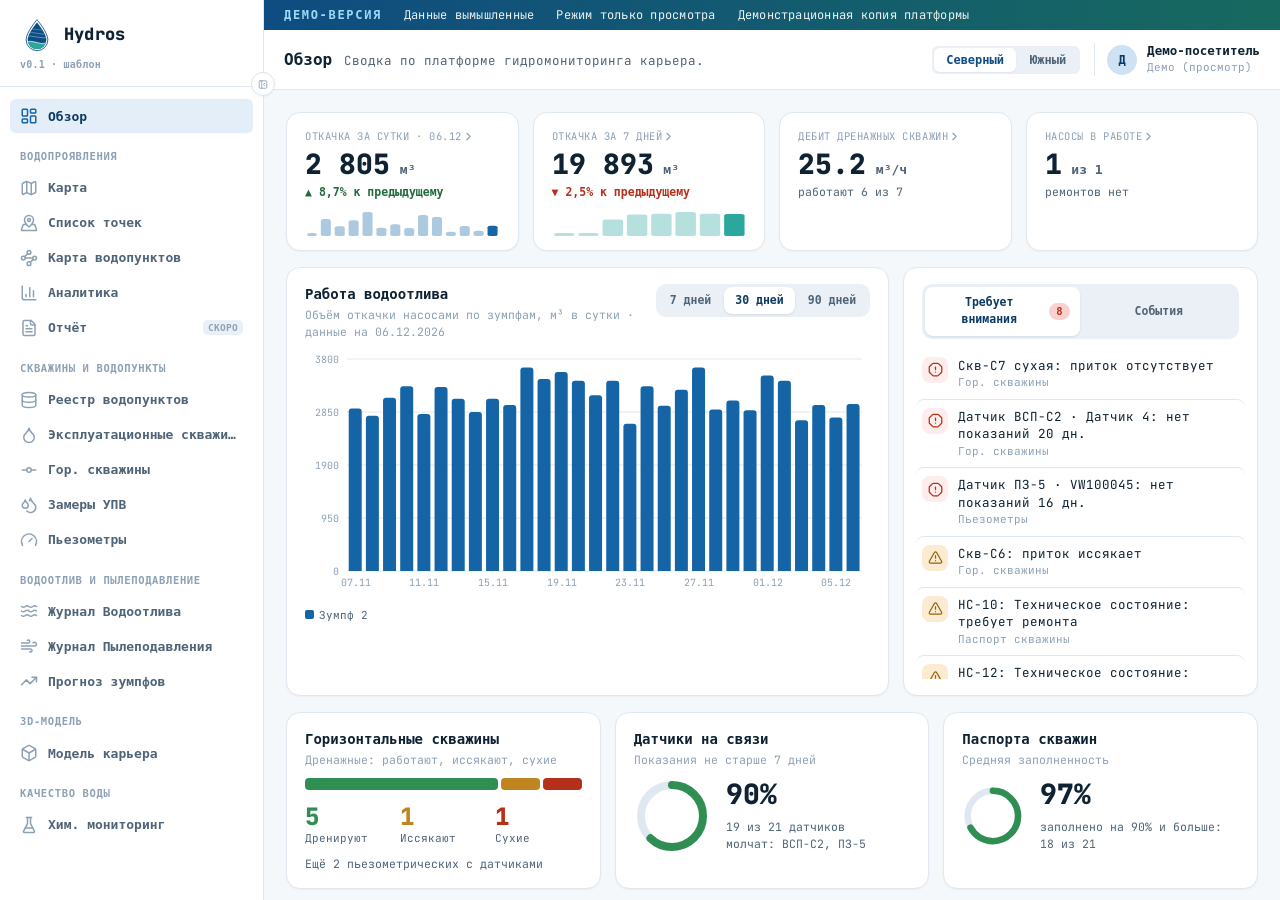
==== commit 97d29dca: "Hydros site preview Co-Authored-By: Claude Sonnet 5.5 <noreply@anthropic.com>" ====
--- a/demo/index.html
+++ b/demo/index.html
@@ -10,7 +10,7 @@
 <!-- Настройки клиента (название, логотип, координаты) — единственный файл, меняемый при выдаче нового клиента.
      Лежит рядом со сборкой (dist/tenant.config.js) и не входит в бандл. -->
 <script src="./tenant.config.js"></script>
-  <script type="module" crossorigin src="./assets/index-pIUdCX1x.js"></script>
+  <script type="module" crossorigin src="./assets/index-Dr_77M-G.js"></script>
   <link rel="stylesheet" crossorigin href="./assets/index-DJyALxXI.css">
 </head>
 <body>
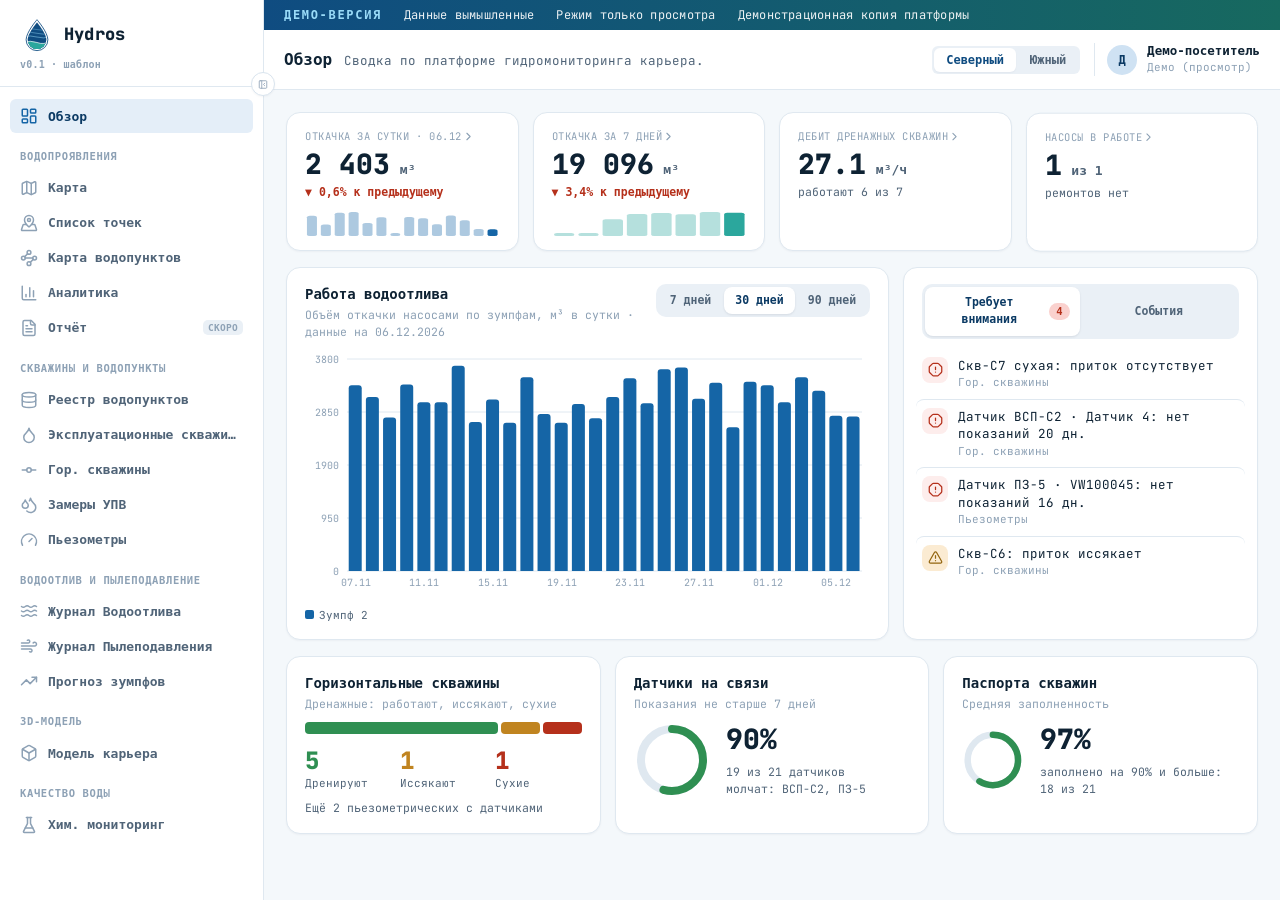
==== commit ac019496: "Hydros site preview Co-Authored-By: Claude Sonnet 5.5 <noreply@anthropic.com>" ====
--- a/demo/index.html
+++ b/demo/index.html
@@ -10,8 +10,8 @@
 <!-- Настройки клиента (название, логотип, координаты) — единственный файл, меняемый при выдаче нового клиента.
      Лежит рядом со сборкой (dist/tenant.config.js) и не входит в бандл. -->
 <script src="./tenant.config.js"></script>
-  <script type="module" crossorigin src="./assets/index-Dr_77M-G.js"></script>
-  <link rel="stylesheet" crossorigin href="./assets/index-DJyALxXI.css">
+  <script type="module" crossorigin src="./assets/index-CggIhKQv.js"></script>
+  <link rel="stylesheet" crossorigin href="./assets/index-D29q_U0i.css">
 </head>
 <body>
   <div id="root"></div>
--- a/demo/assets/index-D29q_U0i.css
+++ b/demo/assets/index-D29q_U0i.css
@@ -0,0 +1 @@
+@font-face{font-family:JetBrains Mono;font-style:normal;font-display:swap;font-weight:300;src:url(./jetbrains-mono-latin-300-normal-DuMDZskh.woff2) format("woff2"),url(./jetbrains-mono-latin-300-normal-BYcAiAh2.woff) format("woff")}@font-face{font-family:JetBrains Mono;font-style:normal;font-display:swap;font-weight:400;src:url(./jetbrains-mono-latin-400-normal-V6pRDFza.woff2) format("woff2"),url(./jetbrains-mono-latin-400-normal-6-qcROiO.woff) format("woff")}@font-face{font-family:JetBrains Mono;font-style:normal;font-display:swap;font-weight:500;src:url(./jetbrains-mono-latin-500-normal-BWZEU5yA.woff2) format("woff2"),url(./jetbrains-mono-latin-500-normal-CJOVTJB7.woff) format("woff")}@font-face{font-family:JetBrains Mono;font-style:normal;font-display:swap;font-weight:600;src:url(./jetbrains-mono-latin-600-normal-C8RAYTDA.woff2) format("woff2"),url(./jetbrains-mono-latin-600-normal-BfsvjouI.woff) format("woff")}@font-face{font-family:JetBrains Mono;font-style:normal;font-display:swap;font-weight:700;src:url(./jetbrains-mono-latin-700-normal-BYuf6tUa.woff2) format("woff2"),url(./jetbrains-mono-latin-700-normal-D3wTyLJW.woff) format("woff")}@font-face{font-family:JetBrains Mono;font-style:normal;font-display:swap;font-weight:800;src:url(./jetbrains-mono-latin-800-normal-D2mQHRMK.woff2) format("woff2"),url(./jetbrains-mono-latin-800-normal-Dj9qwObk.woff) format("woff")}@font-face{font-family:JetBrains Mono;font-style:normal;font-display:swap;font-weight:300;src:url(./jetbrains-mono-cyrillic-300-normal-DumYkcEu.woff2) format("woff2"),url(./jetbrains-mono-cyrillic-300-normal-IE49iJdF.woff) format("woff")}@font-face{font-family:JetBrains Mono;font-style:normal;font-display:swap;font-weight:400;src:url(./jetbrains-mono-cyrillic-400-normal-BEIGL1Tu.woff2) format("woff2"),url(./jetbrains-mono-cyrillic-400-normal-ugxPyKxw.woff) format("woff")}@font-face{font-family:JetBrains Mono;font-style:normal;font-display:swap;font-weight:500;src:url(./jetbrains-mono-cyrillic-500-normal-DmUKJPL_.woff2) format("woff2"),url(./jetbrains-mono-cyrillic-500-normal-DJqRU3vO.woff) format("woff")}@font-face{font-family:JetBrains Mono;font-style:normal;font-display:swap;font-weight:600;src:url(./jetbrains-mono-cyrillic-600-normal-EVf6-Yzo.woff2) format("woff2"),url(./jetbrains-mono-cyrillic-600-normal-8K4wrrwR.woff) format("woff")}@font-face{font-family:JetBrains Mono;font-style:normal;font-display:swap;font-weight:700;src:url(./jetbrains-mono-cyrillic-700-normal-BWTpRfYl.woff2) format("woff2"),url(./jetbrains-mono-cyrillic-700-normal-CEoEElIJ.woff) format("woff")}@font-face{font-family:JetBrains Mono;font-style:normal;font-display:swap;font-weight:800;src:url(./jetbrains-mono-cyrillic-800-normal-ByBGbHIv.woff2) format("woff2"),url(./jetbrains-mono-cyrillic-800-normal-B6A7wovd.woff) format("woff")}:root{--stone-25: #FAFCFE;--stone-50: #F4F8FB;--stone-100: #EAF0F6;--stone-150: #DFE8F0;--stone-200: #D9E4EE;--stone-300: #BCCBDA;--stone-400: #8DA1B5;--stone-500: #6A8097;--stone-600: #506478;--stone-700: #384B5E;--stone-800: #1F3347;--stone-900: #0E2233;--brand-50: #E4EEF8;--brand-100: #CFE2F3;--brand-200: #A6CBE9;--brand-300: #6FA8D8;--brand-400: #2F7FC0;--brand-500: #1565A6;--brand-600: #0F4C81;--brand-700: #0B3A64;--teal-50: #E0F3F1;--teal-100: #BDE6E1;--teal-400: #3DBBAF;--teal-500: #2BA79D;--teal-600: #1F8E8C;--teal-700: #17695F;--sand-100: #F1EADB;--sand-300: #D8C9A8;--sand-500: #B9A47F;--sand-700: #8F7A58;--red-50: #FDEDEC;--red-100: #FAD1CE;--red-400: #D3462F;--red-500: #B5301B;--red-600: #8F2415;--green-100: #DEEFE0;--green-500: #2F8F52;--green-600: #206B3C;--amber-100: #FBEBD2;--amber-500: #C08420;--amber-600: #93650F;--blue-100: #DCEFFA;--blue-500: #35A0DC;--blue-600: #1F7CB5;--maroon-100: #F3DCE3;--maroon-500: #8C2F4E;--maroon-600: #6E2039;--bg-canvas: var(--stone-50);--bg-surface: #FFFFFF;--bg-surface-2:var(--stone-25);--bg-sunken: var(--stone-100);--bg-hover: var(--stone-100);--bg-active: var(--brand-50);--border-subtle: var(--stone-150);--border: var(--stone-200);--border-strong: var(--stone-300);--text-primary: var(--stone-900);--text-secondary: var(--stone-600);--text-tertiary: var(--stone-400);--text-inverse: #FFFFFF;--text-accent: var(--brand-600);--text-danger: var(--red-500);--accent: var(--brand-400);--accent-strong: var(--brand-500);--accent-hover: var(--brand-600);--accent-contrast:#FFFFFF;--focus-ring: var(--brand-300);--shadow-xs: 0 1px 2px rgba(14, 34, 51, .04);--shadow-sm: 0 1px 3px rgba(14, 34, 51, .06), 0 1px 2px rgba(14, 34, 51, .04);--shadow-md: 0 4px 12px rgba(14, 34, 51, .08), 0 2px 4px rgba(14, 34, 51, .04);--shadow-lg: 0 12px 32px rgba(14, 34, 51, .12), 0 4px 8px rgba(14, 34, 51, .04);--radius-sm: 6px;--radius-md: 10px;--radius-lg: 14px;--font-ui: "JetBrains Mono", ui-monospace, "Cascadia Mono", Consolas, monospace;--font-mono: "JetBrains Mono", ui-monospace, "Cascadia Mono", Consolas, monospace;--sidebar-w: 264px;--sidebar-w-collapsed: 68px;--topbar-h: 60px}*{box-sizing:border-box}html,body{height:100%}body{margin:0;font-family:var(--font-ui);background:var(--bg-canvas);color:var(--text-primary);font-size:14px;line-height:1.5;-webkit-font-smoothing:antialiased;zoom:var(--ui-zoom, 1)}#root{height:100%}h1,h2,h3,h4{margin:0;font-weight:700;letter-spacing:-.01em;text-wrap:balance}p{margin:0}button{font-family:inherit}input,select,textarea{font-family:inherit;font-size:inherit}::selection{background:var(--brand-200)}.mono{font-family:var(--font-mono);font-variant-numeric:tabular-nums}::-webkit-scrollbar{width:10px;height:10px}::-webkit-scrollbar-track{background:transparent}::-webkit-scrollbar-thumb{background:var(--stone-300);border-radius:8px;border:2px solid var(--bg-canvas)}::-webkit-scrollbar-thumb:hover{background:var(--stone-400)}:focus-visible{outline:2px solid var(--focus-ring);outline-offset:1px}@media (prefers-reduced-motion: reduce){*,*:before,*:after{animation-duration:.001ms!important;transition-duration:.001ms!important}}.section-label{display:flex;align-items:center;gap:8px;font-size:11px;font-weight:700;color:var(--text-secondary);letter-spacing:.06em;text-transform:uppercase;padding-bottom:6px;border-bottom:1px solid var(--border-subtle);margin-bottom:8px}.section-label:before{content:"";display:inline-block;width:3px;height:12px;border-radius:2px;background:var(--accent-strong);flex-shrink:0}@keyframes spin{to{transform:rotate(360deg)}}.btn{display:inline-flex;align-items:center;justify-content:center;gap:6px;height:34px;padding:0 14px;border-radius:var(--radius-sm);font-size:13px;font-weight:600;white-space:nowrap;cursor:pointer;border:1px solid transparent;transition:background .12s ease,border-color .12s ease,color .12s ease,transform .05s ease;user-select:none}.btn:active{transform:translateY(1px)}.btn:disabled{opacity:.5;cursor:not-allowed;transform:none}.btn-sm{height:28px;padding:0 10px;font-size:12px}.btn-icon{width:34px;padding:0}.btn-primary{background:var(--accent-strong);color:var(--accent-contrast)}.btn-primary:hover:not(:disabled){background:var(--accent-hover)}.btn-secondary{background:var(--stone-900);color:#fff}.btn-secondary:hover:not(:disabled){background:var(--stone-800)}.btn-outline{background:var(--bg-surface);color:var(--text-primary);border-color:var(--border)}.btn-outline:hover:not(:disabled){background:var(--bg-hover);border-color:var(--border-strong)}.btn-ghost{background:transparent;color:var(--text-secondary)}.btn-ghost:hover:not(:disabled){background:var(--bg-hover);color:var(--text-primary)}.btn-danger{background:var(--red-500);color:#fff}.btn-danger:hover:not(:disabled){background:var(--red-600)}.card{background:var(--bg-surface);border:1px solid var(--border-subtle);border-radius:var(--radius-lg);box-shadow:var(--shadow-xs)}.card-header{padding:16px 18px;border-bottom:1px solid var(--border-subtle);display:flex;align-items:center;justify-content:space-between;gap:12px}.card-title{font-size:14px;font-weight:700;color:var(--text-primary)}.card-subtitle{font-size:12px;color:var(--text-tertiary);margin-top:2px}.card-content{padding:18px}.card-content.tight{padding:0}.badge{display:inline-flex;align-items:center;gap:4px;height:22px;padding:0 8px;border-radius:999px;font-size:11px;font-weight:600;letter-spacing:.01em;background:var(--stone-100);color:var(--text-secondary);border:1px solid var(--border-subtle)}.badge-dot{width:6px;height:6px;border-radius:999px;background:currentColor}.badge-success{background:var(--green-100);color:var(--green-600);border-color:transparent}.badge-warning{background:var(--amber-100);color:var(--amber-600);border-color:transparent}.badge-danger{background:var(--red-100);color:var(--red-600);border-color:transparent}.badge-info{background:var(--blue-100);color:var(--blue-600);border-color:transparent}.badge-accent{background:var(--brand-100);color:var(--brand-700);border-color:transparent}.badge-maroon{background:var(--maroon-500);color:#fff;border-color:transparent}.field{display:flex;flex-direction:column;gap:6px}.field-label{font-size:12px;font-weight:600;color:var(--text-secondary)}.input,.select{height:34px;padding:0 10px;border-radius:var(--radius-sm);border:1px solid var(--border);background:var(--bg-surface);color:var(--text-primary);font-size:13px;width:100%}.input:focus,.select:focus{border-color:var(--accent-strong);box-shadow:0 0 0 3px var(--brand-100)}.input::placeholder{color:var(--text-tertiary)}.input-icon-wrap{position:relative;display:flex;align-items:center}.input-icon-wrap .input{padding-left:32px}.input-icon-wrap svg{position:absolute;left:10px;color:var(--text-tertiary);pointer-events:none}.table-wrap{overflow:auto;border-radius:var(--radius-md)}table.data-table{width:100%;border-collapse:collapse;font-size:13px}table.data-table thead th{position:sticky;top:0;background:var(--bg-surface-2);z-index:1;text-align:left;font-size:11px;font-weight:700;text-transform:uppercase;letter-spacing:.04em;color:var(--text-tertiary);padding:10px 14px;border-bottom:1px solid var(--border);white-space:nowrap}table.data-table tbody td{padding:11px 14px;border-bottom:1px solid var(--border-subtle);color:var(--text-primary);vertical-align:middle}table.data-table tbody tr{transition:background .1s ease}table.data-table tbody tr:hover{background:var(--bg-surface-2)}table.data-table tbody tr:last-child td{border-bottom:none}table.data-table.compact{font-size:12px}table.data-table.compact thead th{padding:5px 10px;font-size:10px}table.data-table.compact tbody td{padding:4px 10px}table.data-table.compact .input{height:26px;font-size:12px;padding:0 7px}.skeleton{background:linear-gradient(90deg,var(--stone-150) 25%,var(--stone-100) 37%,var(--stone-150) 63%);background-size:400% 100%;animation:skeleton-shimmer 1.4s ease infinite;border-radius:var(--radius-sm)}@keyframes skeleton-shimmer{0%{background-position:100% 50%}to{background-position:0 50%}}.empty-state{display:flex;flex-direction:column;align-items:center;justify-content:center;gap:8px;padding:48px 24px;color:var(--text-tertiary);text-align:center}.empty-state svg{color:var(--stone-300)}.empty-state-title{font-size:14px;font-weight:600;color:var(--text-secondary)}.kpi-card{display:flex;flex-direction:column;gap:6px;padding:18px}.kpi-label{font-size:12px;font-weight:600;color:var(--text-tertiary);text-transform:uppercase;letter-spacing:.04em}.kpi-value{font-family:var(--font-mono);font-size:28px;font-weight:600;color:var(--text-primary);letter-spacing:-.02em}.kpi-trend{font-size:12px;font-weight:600;display:flex;align-items:center;gap:3px}.kpi-trend.up{color:var(--green-600)}.kpi-trend.down{color:var(--red-600)}.tabs-list{display:flex;gap:2px;padding:3px;background:var(--stone-100);border-radius:var(--radius-sm);width:fit-content}.tabs-trigger{padding:6px 14px;border-radius:7px;font-size:13px;font-weight:600;color:var(--text-secondary);cursor:pointer;border:none;background:transparent}.tabs-trigger.active{background:var(--bg-surface);color:var(--text-primary);box-shadow:var(--shadow-xs)}.tabs-trigger-badge{margin-left:6px;font-size:9px;font-weight:700;text-transform:uppercase;letter-spacing:.03em;color:var(--text-tertiary);background:var(--stone-150);border-radius:5px;padding:2px 5px;vertical-align:middle}.dialog-overlay{position:fixed;inset:0;background:#0e223373;backdrop-filter:blur(2px);display:flex;align-items:center;justify-content:center;z-index:1400;padding:24px}.dialog{background:var(--bg-surface);border-radius:var(--radius-lg);box-shadow:var(--shadow-lg);width:min(560px,100%);max-height:90vh;display:flex;flex-direction:column;overflow:hidden}.dialog-header{padding:18px 20px;border-bottom:1px solid var(--border-subtle);display:flex;align-items:center;justify-content:space-between}.dialog-title{font-size:15px;font-weight:700}.dialog-body{padding:20px;overflow:auto}.dialog-footer{padding:14px 20px;border-top:1px solid var(--border-subtle);display:flex;justify-content:flex-end;gap:8px}.tooltip-pop{position:fixed;z-index:200;background:var(--stone-900);color:#fff;font-size:12px;padding:6px 10px;border-radius:7px;box-shadow:var(--shadow-md);pointer-events:none}input[type=range]{-webkit-appearance:none;appearance:none;height:4px;border-radius:999px;background:var(--stone-200);outline:none;cursor:pointer;vertical-align:middle}input[type=range]::-webkit-slider-thumb{-webkit-appearance:none;appearance:none;width:14px;height:14px;border-radius:999px;background:var(--accent-strong);border:2px solid #fff;box-shadow:0 0 0 1px var(--border);cursor:pointer}input[type=range]::-moz-range-thumb{width:14px;height:14px;border-radius:999px;background:var(--accent-strong);border:2px solid #fff;box-shadow:0 0 0 1px var(--border);cursor:pointer}input[type=range]::-moz-range-track{background:var(--stone-200);height:4px;border-radius:999px}input[type=checkbox]{width:15px;height:15px;border-radius:4px;border:1.5px solid var(--border-strong);appearance:none;-webkit-appearance:none;cursor:pointer;position:relative;flex-shrink:0;background:var(--bg-surface)}input[type=checkbox]:checked{background:var(--accent-strong);border-color:var(--accent-strong)}input[type=checkbox]:checked:after{content:"";position:absolute;left:4px;top:1px;width:4px;height:8px;border:solid #fff;border-width:0 2px 2px 0;transform:rotate(45deg)}input[type=color]{-webkit-appearance:none;appearance:none}input[type=color]::-webkit-color-swatch-wrapper{padding:0}input[type=color]::-webkit-color-swatch{border:none;border-radius:3px}.side-panel{flex-shrink:0;height:100%;overflow:hidden;display:flex;flex-direction:column;width:var(--side-panel-w, 230px);transition:width .18s ease;border-left:1px solid var(--border-subtle);background:var(--bg-surface)}.side-panel[data-collapsed="1"]{width:var(--side-panel-w-collapsed, 34px)}.side-panel-header{display:flex;align-items:center;justify-content:space-between;gap:6px;padding:10px 12px;border-bottom:1px solid var(--border-subtle);flex-shrink:0}.side-panel[data-collapsed="1"] .side-panel-header{padding:10px 6px;justify-content:center}.side-panel-title{font-size:12.5px;font-weight:700;color:var(--text-primary);white-space:nowrap;overflow:hidden;text-overflow:ellipsis}.side-panel-body{overflow:auto;flex:1;min-height:0}.tree-group+.tree-group{border-top:1px solid var(--border-subtle)}.tree-group-header{display:flex;align-items:center;gap:6px;padding:8px 4px;cursor:pointer;font-size:11.5px;font-weight:700;color:var(--text-secondary);user-select:none}.tree-group-chevron{flex-shrink:0;color:var(--text-tertiary);transition:transform .15s ease}.tree-group[data-collapsed="1"] .tree-group-chevron{transform:rotate(-90deg)}.tree-group-count{margin-left:auto;font-size:10.5px;color:var(--text-tertiary);font-weight:600}.tree-row{display:flex;align-items:center;gap:8px;padding:6px 4px 6px 22px;border-top:1px solid var(--border-subtle);font-size:12.5px}.tree-row-props{padding:10px 12px 12px 42px;border-top:1px solid var(--border-subtle);background:var(--bg-sunken)}.app-shell{display:flex;height:100vh;width:100vw;overflow:hidden;background:var(--bg-canvas)}.sidebar{width:var(--sidebar-w);flex-shrink:0;height:100%;display:flex;flex-direction:column;background:var(--bg-surface);border-right:1px solid var(--border-subtle);transition:width .18s ease;position:relative}.sidebar[data-collapsed="1"]{width:var(--sidebar-w-collapsed)}.sidebar-brand{padding:18px 20px 14px;border-bottom:1px solid var(--border-subtle);display:flex;flex-direction:column;gap:5px}.sidebar[data-collapsed="1"] .sidebar-brand{padding:18px 12px 14px}.sidebar-logo{height:34px;width:auto;max-width:100%;object-fit:contain;object-position:left;display:block}.sidebar[data-collapsed="1"] .sidebar-logo{object-position:center}.sidebar-version{font-family:var(--font-mono);font-size:10px;font-weight:600;color:var(--text-tertiary);letter-spacing:.02em}.sidebar-nav{flex:1;overflow-y:auto;padding:12px 10px}.sidebar-section{margin-bottom:4px}.sidebar-section-label{font-size:10.5px;font-weight:700;text-transform:uppercase;letter-spacing:.06em;color:var(--text-tertiary);padding:12px 10px 6px}.sidebar-item{display:flex;align-items:center;gap:10px;width:100%;text-align:left;padding:8px 10px;border-radius:var(--radius-sm);border:none;background:transparent;color:var(--text-secondary);font-size:13px;font-weight:600;cursor:pointer;margin-bottom:1px;transition:background .1s ease,color .1s ease;text-decoration:none;box-sizing:border-box}.sidebar-item svg{flex-shrink:0;color:var(--text-tertiary);transition:color .1s ease}.sidebar-item:hover{background:var(--bg-hover);color:var(--text-primary)}.sidebar-item:hover svg{color:var(--text-secondary)}.sidebar-item.active{background:var(--bg-active);color:var(--brand-700)}.sidebar-item.active svg{color:var(--brand-500)}.sidebar-item-label{overflow:hidden;text-overflow:ellipsis;white-space:nowrap}.sidebar-item-wip{margin-left:auto;flex-shrink:0;font-size:9.5px;font-weight:700;text-transform:uppercase;letter-spacing:.03em;color:var(--text-tertiary);background:var(--stone-100);border-radius:5px;padding:2px 5px}.sidebar[data-collapsed="1"] .sidebar-item{justify-content:center}.sidebar-collapse-btn{position:absolute;top:72px;right:-12px;width:24px;height:24px;border-radius:999px;background:var(--bg-surface);border:1px solid var(--border);color:var(--text-tertiary);display:flex;align-items:center;justify-content:center;cursor:pointer;box-shadow:var(--shadow-xs)}.sidebar-collapse-btn:hover{color:var(--text-primary);border-color:var(--border-strong)}.app-main{flex:1;min-width:0;display:flex;flex-direction:column;height:100%}.demo-banner{flex-shrink:0;display:flex;flex-wrap:wrap;align-items:center;gap:6px 22px;padding:6px 20px;background:linear-gradient(90deg,#0f4c81,#17695f);color:#fff;font-size:12px;letter-spacing:.02em}.demo-banner b{letter-spacing:.14em;color:#9adbf8}.demo-banner span{opacity:.92}.topbar{height:var(--topbar-h);flex-shrink:0;display:flex;align-items:center;gap:14px;padding:0 20px;border-bottom:1px solid var(--border-subtle);background:var(--bg-surface)}.topbar-head{min-width:0}.topbar-title-row{display:flex;align-items:baseline;gap:12px;min-width:0}.topbar-title{font-size:16px;font-weight:700;color:var(--text-primary);white-space:nowrap}.topbar-desc{font-size:12.5px;color:var(--text-secondary);overflow:hidden;text-overflow:ellipsis;white-space:nowrap;min-width:0}@media (max-width: 1100px){.topbar-desc{display:none}}.topbar-crumb{font-size:12px;color:var(--text-tertiary);font-weight:600}.topbar-spacer{flex:1}.quarry-switch{display:flex;gap:2px;background:var(--stone-100);border-radius:var(--radius-sm);padding:2px}.quarry-switch button{border:none;background:transparent;padding:5px 12px;border-radius:6px;font-size:12px;font-weight:700;color:var(--text-secondary);cursor:pointer}.quarry-switch button.active{background:var(--bg-surface);color:var(--brand-600);box-shadow:var(--shadow-xs)}.topbar-user{display:flex;align-items:center;gap:10px;padding-left:12px;border-left:1px solid var(--border-subtle)}.topbar-avatar{width:30px;height:30px;border-radius:999px;background:var(--brand-100);color:var(--brand-700);display:flex;align-items:center;justify-content:center;font-weight:700;font-size:12px;flex-shrink:0}.topbar-user-name{font-size:12.5px;font-weight:700;color:var(--text-primary);line-height:1.3}.topbar-user-role{font-size:11px;color:var(--text-tertiary)}.app-content{flex:1;min-height:0;overflow:auto;padding:22px}.app-content.no-pad{padding:0}.page-header{display:flex;align-items:flex-start;justify-content:space-between;gap:16px;margin-bottom:20px}.page-title{font-size:22px;font-weight:800;letter-spacing:-.015em}.page-desc{font-size:13px;color:var(--text-secondary);margin-top:4px;max-width:640px}.grid{display:grid;gap:16px}.grid-4{grid-template-columns:repeat(4,minmax(0,1fr))}.grid-3{grid-template-columns:repeat(3,minmax(0,1fr))}.grid-2{grid-template-columns:repeat(2,minmax(0,1fr))}@media (max-width: 1180px){.grid-4,.grid-3{grid-template-columns:repeat(2,minmax(0,1fr))}}.pilot-strip{display:flex;align-items:center;gap:10px;padding:10px 16px;background:var(--brand-50);border-bottom:1px solid var(--brand-100);color:var(--brand-700);font-size:12.5px;font-weight:600;flex-shrink:0}.app-content:not(.no-pad)>.pilot-strip:first-child{margin:-22px -22px 20px}.page-header-actions{justify-content:flex-end;align-items:center;flex-wrap:wrap}.page-meta{font-size:12.5px;color:var(--text-secondary);margin-right:auto}.pilot-strip svg{flex-shrink:0}.wpm-marker-wrap{display:flex;flex-direction:column;align-items:center;cursor:pointer}.wpm-lbl{background:#0e2233c7;color:#fff;font-size:10px;font-weight:600;border-radius:4px;padding:1px 5px;margin-top:2px;white-space:nowrap;max-width:110px;overflow:hidden;text-overflow:ellipsis;line-height:1.4;text-align:center}.wpm-cluster-wrap{background:transparent!important;border:none!important}.wpm-cluster-icon{display:flex;align-items:center;justify-content:center;border-radius:50%;background:#1565a6eb;color:#fff;font-weight:700;font-size:13px;border:2px solid #fff;box-shadow:var(--shadow-md)}.wpm-popup .leaflet-popup-content-wrapper{background:var(--bg-surface);border:1px solid var(--border);border-radius:var(--radius-md);box-shadow:var(--shadow-lg);color:var(--text-primary)}.wpm-popup .leaflet-popup-tip{background:var(--bg-surface)}.wpm-popup .leaflet-popup-content{margin:12px 14px;font-family:var(--font-ui)}.wpm-popup-title{font-size:13.5px;font-weight:800;color:var(--text-primary);margin-bottom:4px}.wpm-popup-type{display:inline-block;padding:2px 8px;border-radius:5px;font-size:10px;font-weight:700;margin-bottom:8px}.wpm-popup-row{display:flex;align-items:flex-start;gap:8px;margin-bottom:3px;font-size:12px}.wpm-popup-lbl{color:var(--text-tertiary);min-width:76px;flex-shrink:0}.wpm-popup-val{color:var(--text-primary)}.wpm-chem-crisp{image-rendering:pixelated;image-rendering:crisp-edges}.anl-filter-bar{display:flex;align-items:flex-end;gap:14px;padding:14px 16px;flex-wrap:wrap}.anl-filter-bar-actions{display:flex;gap:8px;margin-left:auto}.anl-chip{font-size:12px;font-weight:600;color:var(--text-secondary);background:var(--bg-sunken);border:1px solid var(--border-subtle);border-radius:999px;padding:6px 12px;white-space:nowrap}.anl-kpi{padding:16px 18px;display:flex;flex-direction:column;gap:4px;position:relative;overflow:hidden}.anl-kpi-lbl{font-size:11px;font-weight:700;color:var(--text-tertiary);text-transform:uppercase;letter-spacing:.04em}.anl-kpi-val{font-family:var(--font-mono);font-size:24px;font-weight:700;letter-spacing:-.01em}.anl-kpi-val small{font-size:13px;font-weight:600;margin-left:3px;color:var(--text-tertiary)}.anl-kpi-sub{font-size:11.5px;color:var(--text-tertiary)}.anl-kpi-trend{font-size:12px;font-weight:600}.anl-kpi-spark{width:100%;height:28px;margin-top:4px;display:block}.anl-trend-eq{color:var(--text-tertiary)}.anl-trend-good{color:var(--green-600)}.anl-trend-bad{color:var(--red-500)}.anl-trend-legend{display:flex;align-items:center;gap:14px;margin-bottom:6px;font-size:11px;color:var(--text-secondary)}.anl-legend-swatch{display:inline-block;width:14px;height:3px;border-radius:2px;vertical-align:middle;margin-right:5px}.anl-trend-legend-right{margin-left:auto;color:var(--text-tertiary)}.anl-trend-tip{position:absolute;z-index:5;background:var(--stone-900);color:#fff;border-radius:8px;padding:8px 11px;font-size:11px;pointer-events:none;box-shadow:var(--shadow-md);min-width:150px}.anl-trend-tip-date{font-weight:700;margin-bottom:3px}.anl-trend-tip-val{font-family:var(--font-mono);font-size:14px;font-weight:700}.anl-trend-tip-val small{font-size:10px;font-weight:400;color:var(--stone-300)}.anl-trend-tip-sub{color:var(--stone-300);margin-top:2px}.anl-trend-tip-delta{margin-top:6px;padding-top:5px;border-top:1px solid rgba(255,255,255,.15);font-size:10px}.anl-trend-tip-delta.up{color:var(--red-400)}.anl-trend-tip-delta.down{color:var(--green-500)}.anl-status-legend{display:flex;flex-wrap:wrap;gap:10px;margin-top:8px}.anl-status-legend span{display:flex;align-items:center;font-size:11px;color:var(--text-secondary)}.anl-status-legend .anl-legend-swatch{width:9px;height:9px;border-radius:2px}.anl-coverage-hint{font-size:11px;color:var(--text-tertiary);margin-bottom:8px}.anl-coverage-grid{display:grid;grid-template-columns:repeat(13,1fr);gap:4px;margin-bottom:10px}.anl-coverage-cell{aspect-ratio:1;border-radius:4px}.anl-coverage-cell.current{outline:2px solid var(--brand-500);outline-offset:1px}.anl-coverage-legend{display:flex;align-items:center;gap:5px;font-size:10px;color:var(--text-tertiary);margin-bottom:14px}.anl-coverage-sw{width:11px;height:11px;border-radius:3px;display:inline-block}.anl-coverage-missed{margin-left:8px;color:var(--red-500);font-weight:600}.anl-coverage-workers-title{font-size:10.5px;color:var(--text-tertiary);text-transform:uppercase;letter-spacing:.04em;margin-bottom:6px}.anl-pb-row{display:flex;align-items:center;gap:8px;margin-bottom:6px}.anl-pb-lbl{font-size:11.5px;color:var(--text-secondary);width:74px;flex-shrink:0;overflow:hidden;text-overflow:ellipsis;white-space:nowrap}.anl-pb-trk{flex:1;height:6px;border-radius:4px;background:var(--bg-sunken);overflow:hidden}.anl-pb-fill{height:100%;border-radius:4px;background:var(--blue-500)}.anl-pb-count{font-size:11px;color:var(--text-tertiary);width:20px;text-align:right}.anl-coverage-avg{font-size:11.5px;color:var(--text-tertiary);margin-top:10px}.anl-alerts{display:flex;flex-direction:column;gap:8px}.anl-alert{display:flex;gap:10px;padding:10px 12px;border-radius:var(--radius-sm);border:1px solid var(--border-subtle);background:var(--bg-surface-2)}.anl-alert svg{flex-shrink:0;margin-top:1px}.anl-alert-danger{border-color:var(--red-100);background:var(--red-50)}.anl-alert-danger svg{color:var(--red-500)}.anl-alert-warning{border-color:var(--amber-100);background:var(--amber-100)}.anl-alert-warning svg{color:var(--amber-600)}.anl-alert-success{border-color:var(--green-100);background:var(--green-100)}.anl-alert-success svg{color:var(--green-600)}.anl-alert-title{font-size:12.5px;font-weight:700;color:var(--text-primary)}.anl-alert-desc{font-size:11.5px;color:var(--text-secondary);margin-top:1px}.anl-alert-missing-wrap{margin-top:2px;padding-top:8px;border-top:1px solid var(--border-subtle)}.anl-alert-missing-title{font-size:10.5px;color:var(--text-tertiary);text-transform:uppercase;letter-spacing:.04em;margin-bottom:6px}.anl-alert-missing-pills{display:flex;flex-wrap:wrap;gap:5px}.anl-empty{color:var(--text-tertiary);font-size:12.5px;padding:30px 10px;text-align:center}.anl-domain-cards{display:grid;grid-template-columns:repeat(auto-fill,minmax(210px,1fr));gap:14px;margin-bottom:16px}.anl-domain-card{padding:16px 18px}.anl-domain-card.alert{border-color:var(--red-100);background:var(--red-50)}.anl-dc-name{font-size:13.5px;font-weight:700;color:var(--text-primary);margin-bottom:4px}.anl-dc-count{font-weight:500;font-size:11px;color:var(--text-tertiary)}.anl-dc-q{font-family:var(--font-mono);font-size:19px;font-weight:700}.anl-dc-q small{font-size:11px;font-weight:600;margin-left:3px}.anl-dc-sub{font-size:11px;color:var(--text-tertiary);margin-bottom:10px}.anl-dc-bars{display:flex;flex-direction:column;gap:4px}.anl-pb-row-sm{margin-bottom:0}.anl-pb-lbl-sm{font-size:10px;width:46px}.anl-mx-foot td{background:var(--bg-sunken);border-top:1px solid var(--border)}.anl-wall-row{display:flex;align-items:center;gap:8px;padding:5px 0;border-bottom:1px solid var(--border-subtle)}.anl-wall-swatch{width:11px;height:11px;border-radius:3px}.anl-wall-name{flex:1;font-size:12.5px;font-weight:600;color:var(--text-primary)}.anl-wall-q{font-family:var(--font-mono);font-size:12.5px;font-weight:700;color:var(--text-primary);white-space:nowrap}.anl-wall-q small{font-size:10px;font-weight:400;color:var(--text-tertiary)}.anl-wall-max{color:var(--red-500);font-size:10px}.anl-wall-other{padding:6px 0 0;font-size:10.5px;color:var(--text-tertiary)}.anl-wr-list{display:flex;flex-direction:column}.anl-wr{display:flex;align-items:center;gap:12px;padding:10px 18px;border-bottom:1px solid var(--border-subtle)}.anl-wr:last-child{border-bottom:none}.anl-wr-name{font-size:12.5px;font-weight:700;color:var(--text-primary);display:flex;align-items:center;gap:7px}.anl-wr-info{font-size:11px;color:var(--text-tertiary);margin-top:2px}.anl-wr-q{font-family:var(--font-mono);font-size:15px;font-weight:700;color:var(--text-primary)}.anl-wr-qu{font-size:10px;color:var(--text-tertiary)}.anl-wt-toolbar{display:flex;align-items:center;justify-content:space-between;flex-wrap:wrap;gap:8px;margin-bottom:10px}.anl-wt-toolbar-group{display:flex;align-items:center;gap:4px;flex-wrap:wrap}.anl-wt-toolbar-lbl{font-size:10.5px;color:var(--text-tertiary);margin-right:2px}.anl-wt-btn{height:25px;padding:0 9px;border-radius:6px;border:1px solid var(--border);background:var(--bg-surface);color:var(--text-secondary);font-size:11px;font-weight:600;cursor:pointer}.anl-wt-btn:hover{background:var(--bg-hover)}.anl-wt-btn.active{background:var(--brand-500);border-color:var(--brand-500);color:#fff}.anl-wt-select-drop{position:absolute;right:0;top:calc(100% + 4px);background:var(--bg-surface);border:1px solid var(--border);border-radius:var(--radius-md);z-index:30;min-width:170px;max-height:220px;overflow-y:auto;box-shadow:var(--shadow-lg);padding:4px 0}.anl-wt-select-opt{display:flex;align-items:center;gap:8px;padding:6px 12px;cursor:pointer;font-size:12px}.anl-wt-select-opt:hover{background:var(--bg-hover)}.anl-wt-legend{display:flex;flex-wrap:wrap;gap:8px;margin-bottom:8px}.anl-wt-legend-chip{display:inline-flex;align-items:center;gap:6px;padding:3px 10px 3px 7px;border-radius:20px;border:1px solid;font-size:10.5px;color:var(--text-secondary);cursor:pointer;user-select:none}.anl-wt-legend-chip b{font-size:10.5px}.anl-wt-tip{position:absolute;z-index:5;background:var(--stone-900);color:#fff;border-radius:8px;padding:8px 11px;font-size:11px;pointer-events:none;box-shadow:var(--shadow-md);min-width:140px}.anl-wt-tip-date{font-weight:700;color:var(--stone-300);margin-bottom:5px;font-size:10px}.anl-wt-tip-row{display:flex;justify-content:space-between;gap:12px;align-items:center;padding:1px 0}.anl-wt-tip-row span{display:flex;align-items:center;gap:5px}.anl-wt-table-wrap{max-height:260px;overflow:auto}.anl-hist-selectors{display:flex;align-items:flex-end;gap:16px;flex-wrap:wrap}.anl-hist-line-sw{display:inline-block;width:18px;height:3px;background:currentColor;border-radius:2px;vertical-align:middle;margin-right:5px}.anl-hist-line-sw-dash{background:none;border-bottom:2px dashed;height:0}.anl-hist-cmp-hint{font-size:11px;color:var(--text-tertiary);font-weight:400}.anl-hist-legend{display:flex;flex-wrap:wrap;gap:14px;align-items:center;margin-bottom:10px;font-size:12.5px;color:var(--text-primary)}.anl-hist-legend span{display:inline-flex;align-items:center}.anl-hist-legend-hint{font-size:11px;color:var(--text-tertiary);margin-left:2px}.anl-hist-layout{display:grid;grid-template-columns:1fr 300px;gap:16px;align-items:start}@media (max-width: 1180px){.anl-hist-layout{grid-template-columns:minmax(0,1fr)}}.anl-hist-side{min-width:0}.anl-hist-detail-title{font-size:14px;font-weight:700;color:var(--text-primary);margin-bottom:10px}.anl-hist-detail-stats{display:flex;gap:10px;margin-bottom:14px}.anl-hist-detail-stat{flex:1;text-align:center;border-radius:var(--radius-sm);padding:8px 4px}.anl-hist-detail-stat-val{font-family:var(--font-mono);font-size:17px;font-weight:700;color:var(--text-primary)}.anl-hist-detail-stat-lbl{font-size:10px;color:var(--text-tertiary);margin-top:1px}.anl-hist-detail-sub{font-size:10.5px;color:var(--text-tertiary);text-transform:uppercase;letter-spacing:.04em;margin-bottom:6px}.anl-hist-detail-table th,.anl-hist-detail-table td{white-space:nowrap;font-size:12px}.reg-kpi{padding:14px 16px;display:flex;align-items:center;gap:12px}.reg-kpi-ico{width:34px;height:34px;border-radius:9px;display:flex;align-items:center;justify-content:center;flex-shrink:0}.reg-kpi-lbl{font-size:10.5px;color:var(--text-tertiary);text-transform:uppercase;letter-spacing:.05em}.reg-kpi-val{font-size:20px;font-weight:700;color:var(--text-primary);line-height:1.2;font-family:var(--font-mono)}.reg-toolbar{display:flex;gap:10px;padding:14px 16px;border-bottom:1px solid var(--border-subtle);flex-wrap:wrap;align-items:center}.reg-chips{display:flex;gap:6px;flex-wrap:wrap}.reg-chip{display:inline-flex;align-items:center;gap:5px;padding:5px 11px;border-radius:999px;border:1px solid var(--border);background:var(--bg-surface);color:var(--text-secondary);font-size:11.5px;font-weight:600;cursor:pointer;white-space:nowrap}.reg-chip:hover{background:var(--bg-hover)}.reg-chip.active{background:var(--brand-50);border-color:var(--brand-300);color:var(--brand-700)}.reg-chip-count{opacity:.65;font-size:10.5px}.reg-status-dot{display:inline-block;width:7px;height:7px;border-radius:50%;background:var(--stone-300)}.reg-status-dot.on{background:var(--green-500)}.reg-code{font-family:var(--font-mono);font-size:11.5px;font-weight:700;color:var(--brand-700);background:var(--brand-50);padding:2px 6px;border-radius:4px}.reg-notes-preview{font-size:10.5px;color:var(--text-tertiary);margin-top:2px}.reg-type-cell{display:flex;align-items:center;gap:7px;font-size:12.5px;color:var(--text-secondary)}.reg-coords{font-size:11px;color:var(--text-secondary);line-height:1.6;font-variant-numeric:tabular-nums}.reg-coords-wgs{color:var(--text-tertiary)}.reg-params{font-size:11.5px;color:var(--text-secondary);line-height:1.5}.reg-type-hint{font-size:12.5px;color:var(--text-tertiary);margin-bottom:16px}.reg-type-grid{display:grid;grid-template-columns:repeat(4,1fr);gap:10px}@media (max-width: 640px){.reg-type-grid{grid-template-columns:repeat(2,1fr)}}.reg-type-opt{display:flex;flex-direction:column;align-items:center;gap:8px;padding:16px 8px;border-radius:var(--radius-md);border:1.5px solid var(--border);background:var(--bg-surface);cursor:pointer}.reg-type-opt:hover{background:var(--bg-hover);border-color:var(--border-strong)}.reg-type-opt-lbl{font-size:11px;font-weight:600;text-align:center;line-height:1.3;color:var(--text-secondary)}.reg-itbl{display:flex;flex-direction:column;gap:6px}.reg-itbl-head{display:grid;grid-template-columns:1fr 1fr 1fr 24px;gap:8px;font-size:10px;font-weight:700;text-transform:uppercase;letter-spacing:.04em;color:var(--text-tertiary);padding:0 2px}.reg-itbl-row{display:grid;grid-template-columns:1fr 1fr 1fr 24px;gap:8px;align-items:center}.reg-itbl-head-4,.reg-itbl-row-4{grid-template-columns:.8fr .8fr .8fr 1.4fr 24px}.reg-itbl-add{display:flex;align-items:center;justify-content:center;gap:5px;background:none;border:1px dashed var(--border-strong);color:var(--text-tertiary);padding:6px 12px;border-radius:var(--radius-sm);font-size:11.5px;cursor:pointer;margin-top:2px}.reg-itbl-add:hover{background:var(--bg-hover);color:var(--text-primary);border-color:var(--brand-400)}.reg-itbl-del{background:none;border:none;color:var(--text-tertiary);cursor:pointer;padding:2px 6px;border-radius:4px;font-size:13px;line-height:1}.reg-itbl-del:hover{color:var(--red-500)}.reg-warn{font-size:12px;color:var(--amber-600);background:var(--amber-100);border:1px solid var(--amber-500);border-radius:var(--radius-sm);padding:8px 10px;margin-bottom:12px}.reg-latest-tag{font-size:9px;color:var(--brand-600);font-weight:700;margin-left:4px;text-transform:uppercase}.wcp-info-grid{display:grid;grid-template-columns:repeat(3,1fr);gap:4px 20px;padding-bottom:14px;border-bottom:1px solid var(--border-subtle);margin-bottom:4px}.wcp-info-row{display:flex;justify-content:space-between;gap:8px;font-size:12.5px;padding:3px 0}.wcp-info-lbl{color:var(--text-tertiary)}.wcp-info-val{color:var(--text-primary);font-weight:600;text-align:right}.wcp-section-title{font-size:11px;font-weight:700;text-transform:uppercase;letter-spacing:.05em;color:var(--text-tertiary);margin:16px 0 8px}.wells-sensor-head{display:grid;grid-template-columns:1.2fr 1fr 1fr 1fr 24px;gap:8px;font-size:10px;font-weight:700;text-transform:uppercase;letter-spacing:.04em;color:var(--text-tertiary);padding:0 2px}.wells-sensor-row{display:grid;grid-template-columns:1.2fr 1fr 1fr 1fr 24px;gap:8px;align-items:center}.wells-wgs-hint{font-size:11.5px;color:var(--text-tertiary);margin-top:8px}.wells-detail-top{display:grid;grid-template-columns:320px 1fr 260px;gap:14px;height:500px}@media (max-width: 1180px){.wells-detail-top{grid-template-columns:minmax(0,1fr);height:auto}.wells-detail-map{height:420px}}.wells-detail-passport,.wells-detail-map,.wells-detail-list{min-width:0;min-height:0}.wells-passport-grid{display:grid;grid-template-columns:1fr 1fr;gap:8px 14px}.wells-passport-grid div{display:flex;flex-direction:column;gap:1px;font-size:12px}.wells-passport-grid span{color:var(--text-tertiary);font-size:10.5px;text-transform:uppercase;letter-spacing:.03em}.wells-passport-grid b{font-weight:600;color:var(--text-primary);font-family:var(--font-mono);font-size:12.5px}.wells-sensor-item{display:flex;align-items:center;justify-content:space-between;gap:10px;padding:8px 10px;border:1px solid var(--border-subtle);border-radius:var(--radius-sm);background:var(--bg-surface-2)}.wells-list-row{display:flex;align-items:center;gap:8px;padding:9px 14px;border-bottom:1px solid var(--border-subtle);cursor:pointer}.wells-list-row:hover{background:var(--bg-hover)}.wells-list-row.active{background:var(--brand-50)}.wells-list-dot{width:8px;height:8px;border-radius:50%;flex-shrink:0}.pp-doc{color:#0e2233;font-size:12px;line-height:1.5}.pp-doc *{box-sizing:border-box}.pp-page{background:#fff}.pp-screen .pp-page{border:1px solid var(--border-subtle, #D3E0EC);border-radius:10px;padding:22px 26px}.pp-head{display:flex;justify-content:space-between;align-items:flex-start;gap:16px;padding-bottom:10px;border-bottom:2px solid #0F4C81}.pp-org{display:flex;gap:10px;align-items:center}.pp-org b{display:block;font-size:14px;color:#0f4c81}.pp-org span{font-size:11px;color:#586b7d}.pp-logo{height:34px;width:auto;max-width:140px;object-fit:contain}.pp-docno{text-align:right;font-size:10.5px;letter-spacing:.12em;color:#586b7d}.pp-docno b{display:block;font-size:17px;letter-spacing:0;color:#0e2233;margin-top:2px}.pp-title-row{display:flex;justify-content:space-between;gap:18px;padding:14px 0 8px}.pp-title-main{flex:1;min-width:0}.pp-title-main h2{margin:0 0 8px;font-size:22px;line-height:1.15;letter-spacing:-.02em}.pp-chips{display:flex;flex-wrap:wrap;gap:6px;margin-bottom:10px}.pp-chip{border:1.5px solid #9fb4c7;border-radius:999px;padding:2px 10px;font-size:11px;font-weight:700;color:#384b5e}.pp-chip.ok{border-color:#2f8f52;color:#1f6b3b}.pp-chip.warn{border-color:#c08420;color:#8a5a0a;background:#fbf1dc}.pp-complete{display:flex;align-items:center;gap:10px;font-size:11.5px}.pp-bar{width:150px;height:8px;border-radius:99px;background:#e1e9f1;overflow:hidden;flex:none}.pp-bar i{display:block;height:100%;background:linear-gradient(90deg,#2ba79d,#0f4c81)}.pp-missing{margin-top:5px;font-size:10.5px;color:#6a8097}.pp-qr-box{width:124px;flex:none;text-align:center;font-size:8.5px;color:#6a8097;line-height:1.3}.pp-qr{display:block;margin:0 auto 4px;border:1px solid #d3e0ec}.pp-alerts{display:flex;flex-direction:column;gap:4px;margin:4px 0 6px}.pp-alert{border-radius:6px;padding:5px 10px;font-size:11.5px;font-weight:600}.pp-alert.warn{background:#fbf1dc;color:#8a5a0a;border:1px solid #ecd49a}.pp-alert.danger{background:#fde8e6;color:#a32a22;border:1px solid #f1b9b4}.pp-sec{margin-top:14px}.pp-sec h3{display:flex;align-items:center;gap:8px;margin:0 0 7px;padding-bottom:4px;font-size:13px;letter-spacing:.01em;border-bottom:1px solid #c8d6e3;break-after:avoid}.pp-sec-n{display:inline-flex;align-items:center;justify-content:center;width:20px;height:20px;border-radius:5px;background:#0f4c81;color:#fff;font-size:11px;font-weight:800;flex:none}.pp-sec-actions{margin-left:auto}.pp-mini-btn{border:1px solid #0F4C81;background:#fff;color:#0f4c81;border-radius:6px;padding:2px 9px;font:inherit;font-size:11px;font-weight:700;cursor:pointer}.pp-mini-btn:hover{background:#0f4c81;color:#fff}.pp-row-btns button{border:0;background:none;cursor:pointer;color:#6a8097;font-size:13px;padding:0 3px}.pp-row-btns button:hover{color:#0f4c81}.pp-kv{display:grid;gap:0;border:1px solid #d3e0ec;border-radius:6px;overflow:hidden}.pp-kv-3{grid-template-columns:repeat(3,1fr)}.pp-kv-4{grid-template-columns:repeat(4,1fr)}.pp-kv-1{grid-template-columns:1fr}.pp-kv-cell{padding:5px 9px;border-right:1px solid #e6edf4;border-bottom:1px solid #e6edf4;min-width:0}.pp-kv-cell.wide{grid-column:1 / -1}.pp-kv-cell span{display:block;font-size:9.5px;color:#6a8097;text-transform:uppercase;letter-spacing:.05em}.pp-kv-cell b{display:block;font-size:12px;font-weight:600;overflow-wrap:anywhere}.pp-two{display:grid;grid-template-columns:1fr 1fr;gap:12px;align-items:start}.pp-construction{margin-top:10px}.pp-tables{display:grid;grid-template-columns:1fr 1fr;gap:2px 14px;margin-top:8px;align-items:start}.wcd-legend{display:flex;flex-wrap:wrap;gap:4px 14px;font-size:10.5px;margin-top:6px;color:#384b5e}.wcd-legend i{display:inline-block;width:13px;height:9px;border:1px solid #0E2233;margin-right:5px;vertical-align:-1px}.pp-diagram{border:1px solid #d3e0ec;border-radius:6px;padding:6px;background:#f8fbfd;overflow:hidden}.pp-diagram svg{width:100%;height:auto;display:block}.pp-sub{margin:8px 0 3px;font-size:10.5px;font-weight:800;text-transform:uppercase;letter-spacing:.06em;color:#384b5e}.pp-sub:first-child{margin-top:0}.pp-map,.pp-chart{width:100%;height:auto;display:block;border:1px solid #d3e0ec;border-radius:6px;background:#fff;margin:6px 0}.pp-map{margin:0}.pp-table{width:100%;border-collapse:collapse;font-size:11px;margin:4px 0}.pp-table th{text-align:left;background:#eaf0f6;font-size:9.5px;text-transform:uppercase;letter-spacing:.04em;color:#384b5e;padding:4px 6px;border:1px solid #d3e0ec}.pp-table td{padding:3px 6px;border:1px solid #e0e8f0;vertical-align:top}.pp-table tr{break-inside:avoid}.pp-st{font-weight:700;font-size:10px}.pp-st.exceed,.pp-red{color:#c0392b;font-weight:800}.pp-st.ok,.pp-green{color:#1f6b3b;font-weight:700}.pp-empty{padding:9px 10px;border:1px dashed #b9c9d8;border-radius:6px;color:#6a8097;font-size:11.5px}.pp-line{margin:2px 0 5px;font-size:11.5px}.pp-note{margin-top:3px;font-size:10px;color:#6a8097}.pp-link{color:#0f4c81}.pp-change{font-size:10px;color:#586b7d;padding-left:8px}.pp-change s{color:#9aa9b7}.pp-photos{display:grid;grid-template-columns:repeat(3,1fr);gap:8px}.pp-photos figure{margin:0;break-inside:avoid}.pp-photos img{width:100%;aspect-ratio:4 / 3;object-fit:cover;border:1px solid #d3e0ec;border-radius:4px;display:block;background:#eaf0f6}.pp-photos figcaption{font-size:10px;color:#586b7d;margin-top:2px}.pp-sign{width:100%;border-collapse:collapse;font-size:11px}.pp-sign th{text-align:left;font-size:9.5px;color:#6a8097;font-weight:600;padding:3px 6px;border-bottom:1px solid #c8d6e3}.pp-sign td{height:30px;border-bottom:1px solid #9fb4c7;padding:0 6px}.pp-sign td:first-child{width:90px;font-weight:700}.pp-foot{display:flex;justify-content:space-between;gap:10px;margin-top:12px;padding-top:6px;border-top:1px solid #c8d6e3;font-size:8.5px;color:#8a9aab;word-break:break-all}#passport-print-host{display:none}@media print{@page{size:A4;margin:11mm 11mm 13mm}html,body{background:#fff!important;height:auto!important;overflow:visible!important}body>*:not(#passport-print-host){display:none!important}#passport-print-host{display:block!important}.pp-noprint{display:none!important}*{-webkit-print-color-adjust:exact;print-color-adjust:exact}.pp-doc{font-size:10.5px}.pp-page{break-after:page;page-break-after:always}.pp-page:last-child{break-after:auto;page-break-after:auto}.pp-sec{break-inside:auto}.pp-kv,.pp-chart,.pp-map,.pp-diagram,.pp-photos figure,.pp-complete,.pp-alert,.pp-line,.pp-sign{break-inside:avoid}.pp-sub,.pp-line{break-after:avoid}.pp-sec>h3{break-after:avoid-page}.pp-sec>h3+*{break-before:avoid}.pp-title-main h2{font-size:20px}}@media screen and (max-width: 800px){.pp-two,.pp-tables{grid-template-columns:1fr}.pp-kv-3,.pp-kv-4{grid-template-columns:1fr 1fr}.pp-title-row{flex-direction:column}}.reg-pp-badge{display:inline-flex;align-items:center;gap:5px;border:1px solid var(--border, #D3E0EC);background:var(--bg-surface, #fff);border-radius:999px;padding:2px 10px;font:inherit;font-size:12px;cursor:pointer}.reg-pp-badge:hover{border-color:#0f4c81}.pp-labels{display:grid;grid-template-columns:repeat(2,90mm);gap:4mm;justify-content:center;padding:1mm 0}.pp-label{width:90mm;height:49mm;border:1.5px solid #0E2233;border-radius:3mm;padding:3mm;display:flex;gap:3.5mm;align-items:center;background:#fff;color:#0e2233;break-inside:avoid;page-break-inside:avoid;overflow:hidden}.pp-label-qr{flex:none}.pp-label-txt{min-width:0;display:flex;flex-direction:column;gap:1.2mm}.pp-label-txt span{font-size:7pt;letter-spacing:.14em;color:#0f4c81;font-weight:800}.pp-label-txt b{font-size:21pt;line-height:1;letter-spacing:-.02em}.pp-label-txt i{font-style:normal;font-size:8.5pt;font-weight:600}.pp-label-txt small{font-size:7.5pt;color:#384b5e}.pp-label-txt em{font-style:normal;font-size:6.5pt;color:#6a8097;margin-top:1mm}.reg2-summary{display:grid;grid-template-columns:repeat(4,minmax(0,1fr));gap:14px;margin-bottom:16px}@media (max-width: 1100px){.reg2-summary{grid-template-columns:repeat(2,minmax(0,1fr))}}@media (max-width: 560px){.reg2-summary{grid-template-columns:1fr}}.reg2-tile{display:flex;align-items:center;gap:14px;padding:16px 18px;background:var(--bg-surface);border:1px solid var(--border-subtle);border-radius:var(--radius-lg);box-shadow:var(--shadow-xs)}.reg2-tile-ico{width:40px;height:40px;border-radius:11px;display:flex;align-items:center;justify-content:center;flex-shrink:0}.reg2-tile-body{min-width:0}.reg2-tile-lbl{font-size:10.5px;color:var(--text-tertiary);text-transform:uppercase;letter-spacing:.05em}.reg2-tile-val{font-size:26px;font-weight:800;line-height:1.15;color:var(--text-primary);font-variant-numeric:tabular-nums}.reg2-tile-sub{font-size:11px;font-weight:600;color:var(--text-tertiary)}.reg2-tile-hint{font-size:11px;color:var(--text-secondary);margin-top:1px}.reg2-panel{background:var(--bg-surface);border:1px solid var(--border-subtle);border-radius:var(--radius-lg);box-shadow:var(--shadow-xs);overflow:hidden}.reg2-toolbar{display:flex;flex-wrap:wrap;gap:10px;align-items:center;padding:14px 16px 10px}.reg2-search{position:relative;flex:1 1 260px;max-width:360px}.reg2-search .input{padding-right:30px}.reg2-clear{position:absolute;right:6px;top:50%;transform:translateY(-50%);width:22px;height:22px;border:0;border-radius:50%;background:var(--bg-sunken);color:var(--text-secondary);cursor:pointer;display:flex;align-items:center;justify-content:center}.reg2-clear:hover{background:var(--stone-200);color:var(--text-primary)}.reg2-select{width:auto;min-width:150px}.reg2-spacer{flex:1}.reg2-seg{display:inline-flex;padding:3px;background:var(--bg-sunken);border-radius:10px;gap:2px}.reg2-seg-btn{position:relative;border:0;background:transparent;padding:6px 12px;border-radius:8px;font-size:12px;font-weight:600;color:var(--text-secondary);cursor:pointer}.reg2-seg-btn.on{color:var(--brand-700)}.reg2-seg-pill{position:absolute;inset:0;background:var(--bg-surface);border-radius:8px;box-shadow:var(--shadow-sm)}.reg2-seg-in{position:relative;display:inline-flex;align-items:center;gap:6px}.reg2-chips{display:flex;flex-wrap:wrap;gap:6px;align-items:center;padding:0 16px 12px;border-bottom:1px solid var(--border-subtle)}.reg2-chip{display:inline-flex;align-items:center;gap:6px;padding:5px 11px;border-radius:999px;border:1px solid var(--border);background:var(--bg-surface);color:var(--text-secondary);font-size:11.5px;font-weight:600;cursor:pointer;white-space:nowrap;transition:background .15s,border-color .15s,color .15s}.reg2-chip:hover{background:var(--bg-hover)}.reg2-chip.on{background:var(--brand-50);border-color:var(--brand-300);color:var(--brand-700)}.reg2-chip-n{opacity:.6;font-size:10.5px}.reg2-found{margin-left:auto;font-size:11.5px;color:var(--text-tertiary)}.reg2-reset{display:inline-flex;align-items:center;gap:5px;border:0;background:none;color:var(--brand-500);font-size:11.5px;font-weight:700;cursor:pointer;padding:4px 6px;border-radius:6px}.reg2-reset:hover{background:var(--brand-50)}.reg2-skel{padding:16px}.reg2-table-wrap{max-height:calc(100vh - 400px);min-height:220px;overflow:auto}.reg2-table{width:100%;border-collapse:separate;border-spacing:0;font-size:12.5px}.reg2-table thead th{position:sticky;top:0;z-index:2;background:var(--bg-surface-2);text-align:left;font-size:10.5px;font-weight:700;letter-spacing:.05em;text-transform:uppercase;color:var(--text-tertiary);padding:10px 12px;border-bottom:1px solid var(--border);white-space:nowrap}.reg2-table td{padding:11px 12px;border-bottom:1px solid var(--border-subtle);vertical-align:middle}.reg2-row{position:relative}.reg2-row td:first-child{box-shadow:inset 3px 0 0 transparent;transition:box-shadow .15s}.reg2-row.clickable{cursor:pointer}.reg2-row:hover td{background:var(--stone-25)}.reg2-row:hover td:first-child{box-shadow:inset 3px 0 0 var(--row-accent, var(--brand-400))}.reg2-name{font-weight:700;color:var(--text-primary)}.reg2-type{display:inline-flex;align-items:center;gap:7px;color:var(--text-secondary);white-space:nowrap}.reg2-quarry{font-size:11.5px;color:var(--text-secondary)}.reg2-dash{color:var(--text-tertiary)}.reg2-dot{display:inline-block;width:8px;height:8px;border-radius:50%;background:var(--stone-300)}.reg2-dot.on{background:var(--green-500);box-shadow:0 0 0 3px var(--green-100)}.reg2-actions{display:flex;gap:2px;justify-content:flex-end;opacity:.55;transition:opacity .15s}.reg2-row:hover .reg2-actions,.reg2-card:hover .reg2-actions,.reg2-actions:focus-within{opacity:1}.reg2-pp{display:inline-flex;align-items:center;gap:8px;border:0;background:none;padding:3px 4px;border-radius:8px;cursor:pointer;font:inherit;font-size:12px}.reg2-pp:hover{background:var(--bg-hover)}.reg2-pp-bar{width:52px;height:6px;background:var(--stone-150);border-radius:99px;overflow:hidden;display:inline-block}.reg2-pp-bar i{display:block;height:100%;border-radius:99px}.reg2-cards{display:grid;grid-template-columns:repeat(auto-fill,minmax(290px,1fr));gap:14px;padding:16px}.reg2-card{position:relative;display:flex;flex-direction:column;gap:10px;padding:14px 14px 10px;background:var(--bg-surface);border:1px solid var(--border);border-top:3px solid var(--row-accent, var(--brand-400));border-radius:var(--radius-md);box-shadow:var(--shadow-xs);transition:box-shadow .18s,border-color .18s}.reg2-card.clickable{cursor:pointer}.reg2-card:hover{box-shadow:var(--shadow-md)}.reg2-card-head{display:flex;align-items:center;gap:10px}.reg2-card-ico{width:36px;height:36px;border-radius:10px;display:flex;align-items:center;justify-content:center;flex-shrink:0}.reg2-card-title{min-width:0;flex:1}.reg2-card-title .reg2-name{overflow:hidden;text-overflow:ellipsis;white-space:nowrap}.reg2-card-sub{font-size:11px;color:var(--text-tertiary)}.reg2-card-chips{display:flex;flex-wrap:wrap;gap:6px}.reg2-kv{display:inline-flex;gap:6px;align-items:baseline;padding:3px 8px;background:var(--bg-sunken);border-radius:6px;font-size:11.5px;font-weight:600;color:var(--text-primary)}.reg2-kv i{font-style:normal;font-size:10px;font-weight:700;color:var(--text-tertiary);text-transform:uppercase;letter-spacing:.04em}.reg2-card-empty{font-size:11.5px;color:var(--text-tertiary)}.reg2-card-notes{font-size:11px;color:var(--text-secondary);line-height:1.5}.reg2-card-foot{display:flex;align-items:center;justify-content:space-between;gap:8px;margin-top:auto;padding-top:8px;border-top:1px dashed var(--border-subtle)}.reg2-card-loc{display:inline-flex;align-items:center;gap:5px;font-size:11px;color:var(--text-secondary);font-variant-numeric:tabular-nums}.reg2-card .reg2-actions{justify-content:flex-end;margin:0 -4px}.reg2-loc{display:inline-flex;align-items:center;gap:5px}.reg2-table{min-width:900px}.reg2-clamp{display:-webkit-box;-webkit-line-clamp:2;-webkit-box-orient:vertical;overflow:hidden}.reg2-table td:last-child,.reg2-table thead th:last-child{position:sticky;right:0;background:var(--bg-surface);box-shadow:-8px 0 8px -8px #0e22331f}.reg2-table thead th:last-child{background:var(--bg-surface-2);z-index:3}.reg2-row:hover td:last-child{background:var(--stone-25)}.reg2-table td:nth-child(5){white-space:nowrap;min-width:150px}.reg2-quarry{margin:2px 0 0 22px}.reg2-table td{padding:11px 10px}.reg2-table td:last-child{padding-left:4px;padding-right:6px}.hz-chip{display:inline-block;font-size:11px;font-weight:700;padding:2px 9px;border-radius:999px;white-space:nowrap}.hz-type{display:inline-flex;align-items:center;gap:6px;font-size:12px;font-weight:600;white-space:nowrap}.hz-delta{font-size:11px;font-weight:700}.hz-sens{display:inline-flex;align-items:center;gap:5px;font-size:12px;font-weight:600}.hz-flow{display:flex;align-items:center;gap:8px}.hz-flow b{min-width:38px;font-variant-numeric:tabular-nums}.hz-big{font-size:24px;font-weight:800;line-height:1;font-variant-numeric:tabular-nums}.hz-big small{font-size:11px;font-weight:600;color:var(--text-secondary)}.hz-cardrow{display:flex;align-items:center;justify-content:space-between;gap:10px}.hz-sep{width:1px;height:18px;background:var(--border);margin:0 4px}.hz-dotmini{width:8px;height:8px;border-radius:50%;display:inline-block}.hz-pass-head{display:flex;justify-content:space-between;align-items:flex-start;gap:10px;padding:14px 18px 8px}.hz-pass-name{font-size:17px;font-weight:800}.hz-kpis{display:grid;grid-template-columns:repeat(3,minmax(0,1fr));gap:8px;padding:6px 18px 10px}.hz-kpi{background:var(--bg-sunken);border-radius:10px;padding:8px 10px;display:flex;flex-direction:column;min-width:0}.hz-kpi span{font-size:9.5px;text-transform:uppercase;letter-spacing:.05em;color:var(--text-tertiary)}.hz-kpi b{font-size:16px;font-weight:800;line-height:1.25;font-variant-numeric:tabular-nums}.hz-kpi i{font-style:normal;font-size:10.5px;color:var(--text-secondary)}.hz-sdot{width:9px;height:9px;border-radius:50%;flex:none;margin-right:8px}.wells-sensor-item{align-items:center}.hz-lrow{display:flex;align-items:center;gap:6px;font-variant-numeric:tabular-nums;font-size:12px}.hz-lsens{font-size:11px;color:var(--text-tertiary)}.hz-flowkpi{display:grid;grid-template-columns:repeat(5,minmax(0,1fr));gap:8px;margin-bottom:10px}.hz-flowkpi div{display:flex;flex-direction:column;background:var(--bg-sunken);border-radius:8px;padding:6px 9px}.hz-flowkpi span{font-size:9.5px;text-transform:uppercase;letter-spacing:.05em;color:var(--text-tertiary)}.hz-flowkpi b{font-size:15px;font-weight:800;font-variant-numeric:tabular-nums}.ov{display:grid;gap:16px}.ov-kpis{display:grid;grid-template-columns:repeat(4,minmax(0,1fr));gap:14px}@media (max-width: 1100px){.ov-kpis{grid-template-columns:repeat(2,minmax(0,1fr))}}.ov-kpi{display:flex;flex-direction:column;gap:3px;text-align:left;font:inherit;color:inherit;cursor:pointer;background:var(--bg-surface);border:1px solid var(--border-subtle);border-radius:var(--radius-lg);padding:16px 18px 14px;box-shadow:var(--shadow-xs);transition:box-shadow .18s,border-color .18s}.ov-kpi:hover{box-shadow:var(--shadow-md);border-color:var(--border)}.ov-kpi-l{display:flex;align-items:center;justify-content:space-between;font-size:10.5px;text-transform:uppercase;letter-spacing:.05em;color:var(--text-tertiary)}.ov-kpi-v{font-size:28px;font-weight:800;line-height:1.15;font-variant-numeric:tabular-nums}.ov-kpi-v small{font-size:13px;font-weight:600;color:var(--text-secondary);margin-left:2px}.ov-kpi-s{font-size:11.5px;color:var(--text-secondary);min-height:16px}.ov-delta{font-size:11.5px;font-weight:600}.ov-delta.good{color:var(--green-600)}.ov-delta.bad{color:var(--red-500)}.ov-delta.nt{color:var(--text-tertiary);font-weight:500}.ov-spark{width:100%;height:26px;margin-top:6px}.ov-mini{display:block;height:6px;background:var(--stone-150);border-radius:99px;overflow:hidden;margin-top:10px}.ov-mini i{display:block;height:100%;border-radius:99px}.ov-row2{display:grid;grid-template-columns:minmax(0,1.7fr) minmax(0,1fr);gap:14px;align-items:stretch}.ov-row3{display:grid;grid-template-columns:repeat(3,minmax(0,1fr));gap:14px}@media (max-width: 1000px){.ov-row2,.ov-row3{grid-template-columns:1fr}}.ov-card{padding:16px 18px}.ov-card-h{display:flex;align-items:flex-start;justify-content:space-between;gap:12px;margin-bottom:10px}.ov-t{font-size:14px;font-weight:700}.ov-s{font-size:11.5px;color:var(--text-tertiary);margin-top:1px;margin-bottom:10px}.ov-card-h .ov-s{margin-bottom:0}.ov-seg{display:inline-flex;padding:3px;background:var(--bg-sunken);border-radius:10px;gap:2px;flex-shrink:0}.ov-seg button{border:0;background:transparent;padding:5px 11px;border-radius:8px;font:inherit;font-size:11.5px;font-weight:600;color:var(--text-secondary);cursor:pointer;display:inline-flex;align-items:center;gap:6px}.ov-seg button.on{background:var(--bg-surface);color:var(--brand-700);box-shadow:var(--shadow-sm)}.ov-seg.wide{width:100%}.ov-seg.wide button{flex:1;justify-content:center;padding:7px 10px}.ov-count{font-size:10.5px;background:var(--amber-100);color:var(--amber-600);border-radius:99px;padding:0 7px;line-height:17px}.ov-count.red{background:var(--red-100);color:var(--red-500)}.ov-lg{display:flex;flex-wrap:wrap;gap:14px;font-size:11px;color:var(--text-secondary);margin-top:6px}.ov-lg i{display:inline-block;width:9px;height:9px;border-radius:2px;margin-right:5px}.ov-tip{background:var(--bg-surface);border:1px solid var(--border);border-radius:8px;padding:8px 10px;font-size:11.5px;box-shadow:var(--shadow-md);line-height:1.6}.ov-feed{display:flex;flex-direction:column;max-height:330px;overflow:auto;margin:0 -6px}.ov-item{display:flex;gap:10px;align-items:flex-start;text-align:left;border:0;background:transparent;font:inherit;color:inherit;padding:8px 6px;border-radius:8px;cursor:pointer;border-top:1px solid var(--border-subtle)}.ov-item:first-child{border-top:0}.ov-item:hover{background:var(--bg-hover)}.ov-ico{width:26px;height:26px;border-radius:8px;display:flex;align-items:center;justify-content:center;flex:none}.ov-ico.danger{background:var(--red-50);color:var(--red-500)}.ov-ico.warn{background:var(--amber-100);color:var(--amber-600)}.ov-ico.ev{background:var(--brand-50);color:var(--brand-500)}.ov-item-b{display:flex;flex-direction:column;min-width:0}.ov-item-t{font-size:12.5px;line-height:1.4}.ov-item-s{font-size:11px;color:var(--text-tertiary)}.ov-ok{display:flex;align-items:center;gap:10px;padding:26px 8px;color:var(--green-600);font-size:13px;font-weight:600}.ov-stack{display:flex;gap:3px;height:12px;margin:6px 0 14px}.ov-stack i{display:block;border-radius:4px;flex-basis:0}.ov-stats{display:grid;grid-template-columns:repeat(3,1fr);gap:8px}.ov-stats div{display:flex;flex-direction:column}.ov-stats b{font-size:24px;font-weight:800;line-height:1.1}.ov-stats span{font-size:11px;color:var(--text-secondary)}.ov-ringrow{display:flex;align-items:center;gap:16px}.ov-big{font-size:28px;font-weight:800;line-height:1.1}.ov-note{font-size:11.5px;color:var(--text-secondary);margin-top:8px;line-height:1.5}.ov-empty{font-size:12.5px;color:var(--text-tertiary);padding:14px 0}.xw{display:grid;gap:16px}.xw-card{background:var(--bg-surface);border:1px solid var(--border-subtle);border-radius:var(--radius-lg);box-shadow:var(--shadow-xs);padding:16px 18px;min-width:0}.xw-top{display:grid;grid-template-columns:minmax(0,1.6fr) minmax(300px,1fr);gap:14px}@media (max-width: 1000px){.xw-top{grid-template-columns:1fr}}.xw-mapcard{padding:0;overflow:hidden;min-height:340px}.xw-map{width:100%;height:100%;min-height:340px}.xw-listcard{display:flex;flex-direction:column;gap:10px;position:relative;max-height:380px}.xw-list-h{display:flex;gap:8px;align-items:center}.xw-search{flex:1}.xw-iconbtn{width:34px;height:34px;border-radius:9px;border:1px solid var(--border);background:var(--bg-surface);color:var(--text-secondary);cursor:pointer;display:flex;align-items:center;justify-content:center}.xw-iconbtn:hover{background:var(--bg-hover);color:var(--text-primary)}.xw-flt{display:flex;gap:6px;flex-wrap:wrap}.xw-flt button{border:1px solid var(--border);background:var(--bg-surface);border-radius:999px;padding:4px 11px;font:inherit;font-size:11.5px;font-weight:600;color:var(--text-secondary);cursor:pointer}.xw-flt button.on{background:var(--brand-50);border-color:var(--brand-300);color:var(--brand-700)}.xw-flt i{font-style:normal;opacity:.6;margin-left:3px}.xw-list{overflow:auto;margin:0 -6px;flex:1}.xw-row{display:flex;gap:10px;align-items:center;width:100%;text-align:left;border:0;background:transparent;font:inherit;color:inherit;padding:9px 8px;border-radius:9px;cursor:pointer;border-left:3px solid transparent}.xw-row:hover{background:var(--bg-hover)}.xw-row.on{background:var(--brand-50);border-left-color:var(--brand-400)}.xw-dot{width:9px;height:9px;border-radius:50%;flex:none}.xw-row-b{display:flex;flex-direction:column;min-width:0}.xw-row-b b{font-size:12.5px}.xw-row-b span{font-size:11px;color:var(--text-tertiary)}.xw-pop{position:absolute;z-index:20;top:52px;right:12px;width:290px;background:var(--bg-surface);border:1px solid var(--border);border-radius:12px;box-shadow:var(--shadow-lg);padding:12px 14px;display:grid;gap:8px}.xw-pop-h{display:flex;justify-content:space-between;align-items:center;font-size:13px}.xw-pop-h button{border:0;background:none;cursor:pointer;color:var(--text-tertiary)}.xw-pop label{display:flex;justify-content:space-between;gap:10px;align-items:center;font-size:11.5px;color:var(--text-secondary)}.xw-pop input{width:64px;padding:4px 6px;border:1px solid var(--border);border-radius:6px;font:inherit;text-align:right}.xw-reset{border:0;background:none;color:var(--brand-500);font:inherit;font-size:11.5px;font-weight:700;cursor:pointer;text-align:left;padding:0}.xw-pop-n{font-size:10.5px;color:var(--text-tertiary)}.xw-detail{display:grid;gap:14px}.xw-head{display:flex;justify-content:space-between;align-items:center;gap:14px;flex-wrap:wrap}.xw-head-t{display:flex;align-items:center;gap:12px}.xw-name{font-size:18px;font-weight:800}.xw-sub{font-size:12px;color:var(--text-secondary)}.xw-head-a{display:flex;gap:10px;align-items:center;flex-wrap:wrap}.xw-sel{display:flex;flex-direction:column;font-size:10.5px;color:var(--text-tertiary);gap:2px}.xw-sel select{padding:6px 8px;border:1px solid var(--border);border-radius:8px;font:inherit;font-size:12px;background:var(--bg-surface)}.xw-grid{display:grid;grid-template-columns:minmax(360px,.8fr) minmax(0,1.4fr);gap:14px;align-items:start}@media (max-width: 1100px){.xw-grid{grid-template-columns:1fr}}.xw-diagram .ov-s{margin-bottom:8px}.xw-main{display:grid;gap:14px;min-width:0}.xw-tiles{display:grid;grid-template-columns:repeat(4,minmax(0,1fr));gap:10px}@media (max-width: 1300px){.xw-tiles{grid-template-columns:repeat(2,minmax(0,1fr))}}.xw-tile{background:var(--bg-surface);border:1px solid var(--border-subtle);border-radius:12px;padding:12px 14px;box-shadow:var(--shadow-xs)}.xw-tl{font-size:10px;text-transform:uppercase;letter-spacing:.05em;color:var(--text-tertiary)}.xw-tv{font-size:22px;font-weight:800;line-height:1.2;font-variant-numeric:tabular-nums}.xw-tv small{font-size:11px;font-weight:600;color:var(--text-secondary);margin-left:2px}.xw-ts{font-size:11px;color:var(--text-secondary);margin-top:2px;line-height:1.4}.xw-trg{display:flex;gap:10px;padding:8px 0;border-top:1px solid var(--border-subtle)}.xw-trg:first-of-type{border-top:0}.xw-two{display:grid;grid-template-columns:minmax(0,1fr) minmax(0,1fr);gap:14px}@media (max-width: 1000px){.xw-two{grid-template-columns:1fr}}.xw-tbl{max-height:240px;overflow:auto}.xw-tbl table{width:100%;border-collapse:collapse;font-size:12px;font-variant-numeric:tabular-nums}.xw-tbl th{text-align:left;font-size:10px;text-transform:uppercase;color:var(--text-tertiary);padding:6px 8px;border-bottom:1px solid var(--border);position:sticky;top:0;background:var(--bg-surface)}.xw-tbl td{padding:7px 8px;border-bottom:1px solid var(--border-subtle)}.xw-tbl tr{cursor:pointer}.xw-tbl tbody tr:hover{background:var(--bg-hover)}.xw-tbl tr.on{background:var(--brand-50)}.xw-note{font-size:11px;color:var(--text-tertiary);line-height:1.5}.xw-reserve{margin-top:14px}.xw-res-bar{position:relative;height:14px;background:var(--stone-100);border-radius:7px;overflow:visible}.xw-res-bar .seg{position:absolute;top:0;height:100%}.xw-res-bar .dry{background:var(--stone-200);border-radius:7px 0 0 7px}.xw-res-bar .draw{background:#c0392b;opacity:.85}.xw-res-bar .res{border-radius:0 7px 7px 0;opacity:.75}.xw-res-bar .mk{position:absolute;top:-4px;width:3px;height:22px;background:#0e2233;border-radius:2px;transform:translate(-1px)}.xw-res-lbl{position:relative;height:18px;margin-top:8px;font-size:10.5px;color:var(--text-secondary)}.xw-res-lbl span{position:absolute;transform:translate(-50%);white-space:nowrap}.xw-res-lbl .r{top:14px;color:#c0392b}.xw-res-lbl .p{top:0}.xw-res-lbl span:first-child{transform:translate(0)}.xw-res-sum{margin-top:26px;font-size:13px;font-weight:700}.xw-tiles-h{display:flex;justify-content:space-between;align-items:center;gap:10px;font-size:11px;color:var(--text-tertiary);margin-bottom:-4px}.xw-tiles-h button{border:0;background:none;color:var(--brand-500);font:inherit;font-size:11.5px;font-weight:700;cursor:pointer;padding:2px 4px;border-radius:6px}.xw-tiles-h button:hover{background:var(--brand-50)}.xw-tile-btn{cursor:pointer;transition:box-shadow .15s,border-color .15s}.xw-tile-btn:hover{box-shadow:var(--shadow-md);border-color:var(--brand-300)}.xw-tile-btn:focus-visible{outline:2px solid var(--focus-ring)}.xw-tl{display:flex;justify-content:space-between;align-items:center}.xw-i{width:15px;height:15px;border-radius:50%;background:var(--bg-sunken);color:var(--text-tertiary);font-size:10px;font-weight:700;display:inline-flex;align-items:center;justify-content:center;letter-spacing:0;text-transform:none}.xw-tile-btn:hover .xw-i{background:var(--brand-50);color:var(--brand-600)}.cinfo{display:grid;grid-template-columns:210px minmax(0,1fr);gap:20px}@media (max-width: 760px){.cinfo{grid-template-columns:1fr}}.cinfo-nav{display:flex;flex-direction:column;gap:2px}.cinfo-nav button{text-align:left;border:0;background:transparent;font:inherit;font-size:12.5px;font-weight:600;color:var(--text-secondary);padding:8px 10px;border-radius:8px;cursor:pointer}.cinfo-nav button:hover{background:var(--bg-hover)}.cinfo-nav button.on{background:var(--brand-50);color:var(--brand-700)}.cinfo-body h3{font-size:17px;margin-bottom:4px}.cinfo-body h3 small{font-size:13px;font-weight:600;color:var(--text-tertiary)}.cinfo-body p{font-size:13px;line-height:1.6;color:var(--text-secondary);margin:4px 0 6px}.cinfo-lbl{margin-top:14px;font-size:10.5px;font-weight:700;text-transform:uppercase;letter-spacing:.06em;color:var(--text-tertiary)}.cinfo-formula{margin-top:6px;font-size:16px;font-weight:700;background:var(--stone-50);border:1px solid var(--border-subtle);border-radius:10px;padding:10px 14px}.cinfo-steps{margin-top:6px;background:var(--brand-50);border-radius:10px;padding:10px 14px;font-size:12.5px;line-height:1.9;color:var(--brand-700);font-variant-numeric:tabular-nums}.cinfo-none{margin-top:6px;background:var(--amber-100);border-radius:10px;padding:10px 14px;font-size:12.5px;color:var(--amber-600);line-height:1.5}.cinfo-body ul{margin:6px 0 0;padding-left:18px;font-size:12.5px;line-height:1.65;color:var(--text-secondary)}.cinfo-body ul.warn li::marker{color:var(--amber-500)}.cinfo-foot{margin-top:18px;padding-top:12px;border-top:1px solid var(--border-subtle);font-size:11px;color:var(--text-tertiary);line-height:1.5}.cinfo{height:min(560px,68vh)}.cinfo-nav{overflow:auto}.cinfo-body{overflow:auto;padding-right:8px;min-height:0}.xw-state{font-size:11.5px;font-weight:700;padding:5px 10px;border-radius:999px}.xw-state.work{background:var(--green-100);color:var(--green-600)}.xw-state.stop{background:var(--red-50);color:var(--red-500);border:1px solid var(--red-100)}.xw-ovtab{display:grid;gap:14px}.xw-evflt{display:flex;gap:6px;flex-wrap:wrap;margin-bottom:8px}.xw-evflt button{border:1px solid var(--border);background:var(--bg-surface);border-radius:999px;padding:3px 10px;font:inherit;font-size:11px;font-weight:600;color:var(--text-tertiary);cursor:pointer}.xw-evflt button.on{background:var(--brand-50);border-color:var(--brand-300);color:var(--brand-700)}.xw-evlist{max-height:300px;overflow:auto}.xw-ev{display:flex;gap:10px;align-items:flex-start;padding:8px 0;border-top:1px solid var(--border-subtle)}.xw-ev:first-child{border-top:0}.xw-ev-dot{width:9px;height:9px;border-radius:50%;margin-top:5px;flex:none}.xw-ev-b{flex:1;min-width:0}.xw-ev-t{font-size:12.5px;font-weight:600}.xw-ev-s{font-size:11px;color:var(--text-tertiary);line-height:1.4}.xw-ev-d{font-size:10.5px;color:var(--text-tertiary);white-space:nowrap;font-variant-numeric:tabular-nums}.xw-meas{display:grid;gap:14px}.xw-chip{display:inline-block;font-size:10.5px;font-weight:700;padding:2px 8px;border-radius:999px}.xw-sm{font-size:10.5px;color:var(--text-tertiary);margin-top:2px}.xw-act{white-space:nowrap;text-align:right}.xw-act button{border:0;background:none;color:var(--text-tertiary);cursor:pointer;padding:3px 5px;border-radius:6px}.xw-act button:hover{background:var(--bg-hover);color:var(--text-primary)}.xw-more{margin-top:8px;border:0;background:none;color:var(--brand-500);font:inherit;font-size:12px;font-weight:700;cursor:pointer}.xw-help{width:18px;height:18px;border-radius:50%;border:0;background:var(--bg-sunken);color:var(--text-tertiary);font-size:11px;font-weight:700;cursor:pointer;vertical-align:1px;margin-left:4px}.xw-help:hover{background:var(--brand-50);color:var(--brand-600)}.cinfo-grp{font-size:10px;font-weight:700;text-transform:uppercase;letter-spacing:.06em;color:var(--text-tertiary);padding:8px 10px 2px}.xw-errs{margin-top:8px;max-height:130px;overflow:auto;background:var(--red-50);color:var(--red-500);border-radius:8px;padding:8px 12px;font-size:11.5px;line-height:1.6}.xw-linkbtn{border:0;background:none;color:var(--brand-500);font:inherit;font-weight:700;cursor:pointer;padding:0}
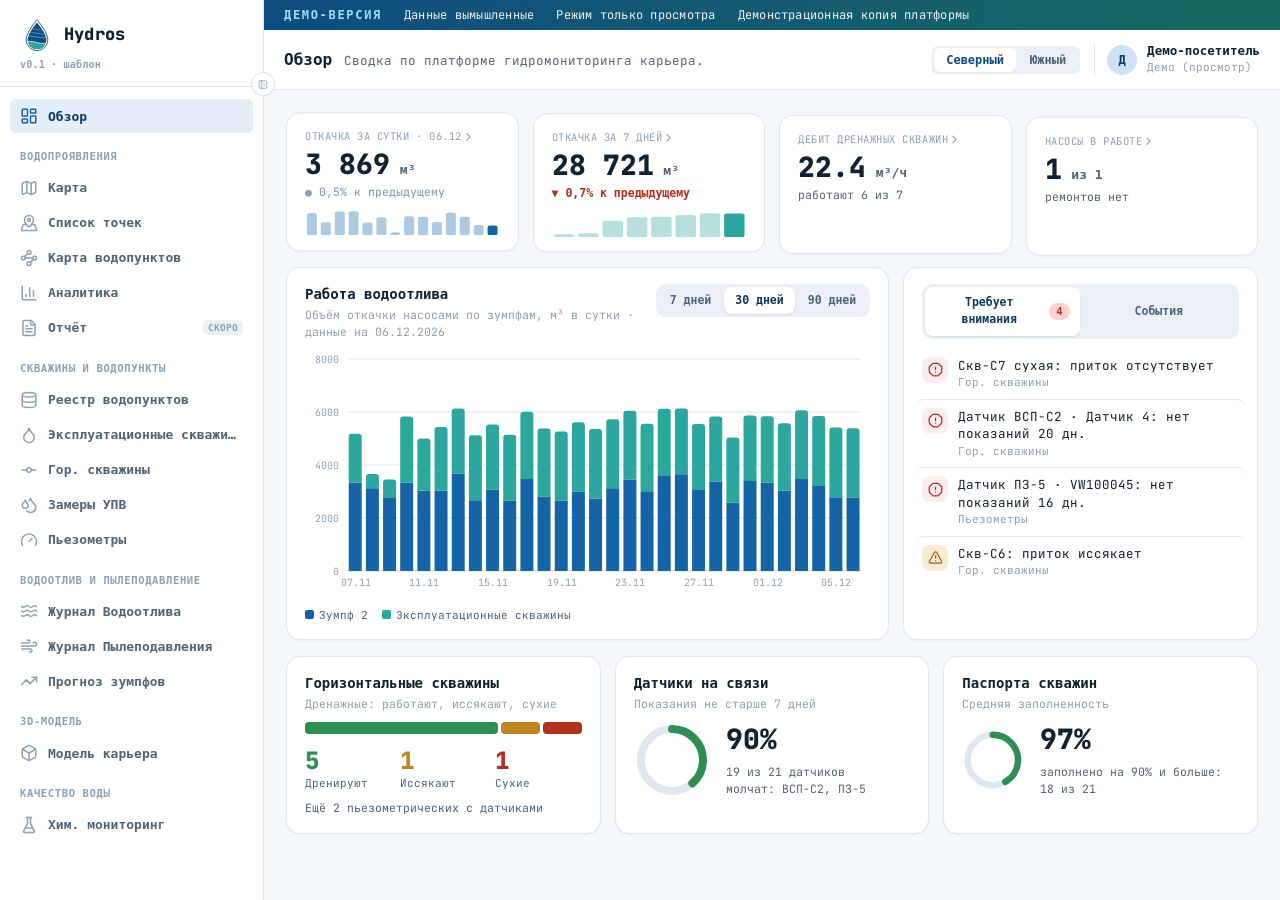
==== commit 44252498: "Hydros site preview Co-Authored-By: Claude Sonnet 5.5 <noreply@anthropic.com>" ====
--- a/demo/index.html
+++ b/demo/index.html
@@ -10,8 +10,8 @@
 <!-- Настройки клиента (название, логотип, координаты) — единственный файл, меняемый при выдаче нового клиента.
      Лежит рядом со сборкой (dist/tenant.config.js) и не входит в бандл. -->
 <script src="./tenant.config.js"></script>
-  <script type="module" crossorigin src="./assets/index-CggIhKQv.js"></script>
-  <link rel="stylesheet" crossorigin href="./assets/index-D29q_U0i.css">
+  <script type="module" crossorigin src="./assets/index-B4EGS88v.js"></script>
+  <link rel="stylesheet" crossorigin href="./assets/index-D2AOOmtT.css">
 </head>
 <body>
   <div id="root"></div>
--- a/demo/assets/index-D2AOOmtT.css
+++ b/demo/assets/index-D2AOOmtT.css
@@ -0,0 +1 @@
+@font-face{font-family:JetBrains Mono;font-style:normal;font-display:swap;font-weight:300;src:url(./jetbrains-mono-latin-300-normal-DuMDZskh.woff2) format("woff2"),url(./jetbrains-mono-latin-300-normal-BYcAiAh2.woff) format("woff")}@font-face{font-family:JetBrains Mono;font-style:normal;font-display:swap;font-weight:400;src:url(./jetbrains-mono-latin-400-normal-V6pRDFza.woff2) format("woff2"),url(./jetbrains-mono-latin-400-normal-6-qcROiO.woff) format("woff")}@font-face{font-family:JetBrains Mono;font-style:normal;font-display:swap;font-weight:500;src:url(./jetbrains-mono-latin-500-normal-BWZEU5yA.woff2) format("woff2"),url(./jetbrains-mono-latin-500-normal-CJOVTJB7.woff) format("woff")}@font-face{font-family:JetBrains Mono;font-style:normal;font-display:swap;font-weight:600;src:url(./jetbrains-mono-latin-600-normal-C8RAYTDA.woff2) format("woff2"),url(./jetbrains-mono-latin-600-normal-BfsvjouI.woff) format("woff")}@font-face{font-family:JetBrains Mono;font-style:normal;font-display:swap;font-weight:700;src:url(./jetbrains-mono-latin-700-normal-BYuf6tUa.woff2) format("woff2"),url(./jetbrains-mono-latin-700-normal-D3wTyLJW.woff) format("woff")}@font-face{font-family:JetBrains Mono;font-style:normal;font-display:swap;font-weight:800;src:url(./jetbrains-mono-latin-800-normal-D2mQHRMK.woff2) format("woff2"),url(./jetbrains-mono-latin-800-normal-Dj9qwObk.woff) format("woff")}@font-face{font-family:JetBrains Mono;font-style:normal;font-display:swap;font-weight:300;src:url(./jetbrains-mono-cyrillic-300-normal-DumYkcEu.woff2) format("woff2"),url(./jetbrains-mono-cyrillic-300-normal-IE49iJdF.woff) format("woff")}@font-face{font-family:JetBrains Mono;font-style:normal;font-display:swap;font-weight:400;src:url(./jetbrains-mono-cyrillic-400-normal-BEIGL1Tu.woff2) format("woff2"),url(./jetbrains-mono-cyrillic-400-normal-ugxPyKxw.woff) format("woff")}@font-face{font-family:JetBrains Mono;font-style:normal;font-display:swap;font-weight:500;src:url(./jetbrains-mono-cyrillic-500-normal-DmUKJPL_.woff2) format("woff2"),url(./jetbrains-mono-cyrillic-500-normal-DJqRU3vO.woff) format("woff")}@font-face{font-family:JetBrains Mono;font-style:normal;font-display:swap;font-weight:600;src:url(./jetbrains-mono-cyrillic-600-normal-EVf6-Yzo.woff2) format("woff2"),url(./jetbrains-mono-cyrillic-600-normal-8K4wrrwR.woff) format("woff")}@font-face{font-family:JetBrains Mono;font-style:normal;font-display:swap;font-weight:700;src:url(./jetbrains-mono-cyrillic-700-normal-BWTpRfYl.woff2) format("woff2"),url(./jetbrains-mono-cyrillic-700-normal-CEoEElIJ.woff) format("woff")}@font-face{font-family:JetBrains Mono;font-style:normal;font-display:swap;font-weight:800;src:url(./jetbrains-mono-cyrillic-800-normal-ByBGbHIv.woff2) format("woff2"),url(./jetbrains-mono-cyrillic-800-normal-B6A7wovd.woff) format("woff")}:root{--stone-25: #FAFCFE;--stone-50: #F4F8FB;--stone-100: #EAF0F6;--stone-150: #DFE8F0;--stone-200: #D9E4EE;--stone-300: #BCCBDA;--stone-400: #8DA1B5;--stone-500: #6A8097;--stone-600: #506478;--stone-700: #384B5E;--stone-800: #1F3347;--stone-900: #0E2233;--brand-50: #E4EEF8;--brand-100: #CFE2F3;--brand-200: #A6CBE9;--brand-300: #6FA8D8;--brand-400: #2F7FC0;--brand-500: #1565A6;--brand-600: #0F4C81;--brand-700: #0B3A64;--teal-50: #E0F3F1;--teal-100: #BDE6E1;--teal-400: #3DBBAF;--teal-500: #2BA79D;--teal-600: #1F8E8C;--teal-700: #17695F;--sand-100: #F1EADB;--sand-300: #D8C9A8;--sand-500: #B9A47F;--sand-700: #8F7A58;--red-50: #FDEDEC;--red-100: #FAD1CE;--red-400: #D3462F;--red-500: #B5301B;--red-600: #8F2415;--green-100: #DEEFE0;--green-500: #2F8F52;--green-600: #206B3C;--amber-100: #FBEBD2;--amber-500: #C08420;--amber-600: #93650F;--blue-100: #DCEFFA;--blue-500: #35A0DC;--blue-600: #1F7CB5;--maroon-100: #F3DCE3;--maroon-500: #8C2F4E;--maroon-600: #6E2039;--bg-canvas: var(--stone-50);--bg-surface: #FFFFFF;--bg-surface-2:var(--stone-25);--bg-sunken: var(--stone-100);--bg-hover: var(--stone-100);--bg-active: var(--brand-50);--border-subtle: var(--stone-150);--border: var(--stone-200);--border-strong: var(--stone-300);--text-primary: var(--stone-900);--text-secondary: var(--stone-600);--text-tertiary: var(--stone-400);--text-inverse: #FFFFFF;--text-accent: var(--brand-600);--text-danger: var(--red-500);--accent: var(--brand-400);--accent-strong: var(--brand-500);--accent-hover: var(--brand-600);--accent-contrast:#FFFFFF;--focus-ring: var(--brand-300);--shadow-xs: 0 1px 2px rgba(14, 34, 51, .04);--shadow-sm: 0 1px 3px rgba(14, 34, 51, .06), 0 1px 2px rgba(14, 34, 51, .04);--shadow-md: 0 4px 12px rgba(14, 34, 51, .08), 0 2px 4px rgba(14, 34, 51, .04);--shadow-lg: 0 12px 32px rgba(14, 34, 51, .12), 0 4px 8px rgba(14, 34, 51, .04);--radius-sm: 6px;--radius-md: 10px;--radius-lg: 14px;--font-ui: "JetBrains Mono", ui-monospace, "Cascadia Mono", Consolas, monospace;--font-mono: "JetBrains Mono", ui-monospace, "Cascadia Mono", Consolas, monospace;--sidebar-w: 264px;--sidebar-w-collapsed: 68px;--topbar-h: 60px}*{box-sizing:border-box}html,body{height:100%}body{margin:0;font-family:var(--font-ui);background:var(--bg-canvas);color:var(--text-primary);font-size:14px;line-height:1.5;-webkit-font-smoothing:antialiased;zoom:var(--ui-zoom, 1)}#root{height:100%}h1,h2,h3,h4{margin:0;font-weight:700;letter-spacing:-.01em;text-wrap:balance}p{margin:0}button{font-family:inherit}input,select,textarea{font-family:inherit;font-size:inherit}::selection{background:var(--brand-200)}.mono{font-family:var(--font-mono);font-variant-numeric:tabular-nums}::-webkit-scrollbar{width:10px;height:10px}::-webkit-scrollbar-track{background:transparent}::-webkit-scrollbar-thumb{background:var(--stone-300);border-radius:8px;border:2px solid var(--bg-canvas)}::-webkit-scrollbar-thumb:hover{background:var(--stone-400)}:focus-visible{outline:2px solid var(--focus-ring);outline-offset:1px}@media (prefers-reduced-motion: reduce){*,*:before,*:after{animation-duration:.001ms!important;transition-duration:.001ms!important}}.section-label{display:flex;align-items:center;gap:8px;font-size:11px;font-weight:700;color:var(--text-secondary);letter-spacing:.06em;text-transform:uppercase;padding-bottom:6px;border-bottom:1px solid var(--border-subtle);margin-bottom:8px}.section-label:before{content:"";display:inline-block;width:3px;height:12px;border-radius:2px;background:var(--accent-strong);flex-shrink:0}@keyframes spin{to{transform:rotate(360deg)}}.btn{display:inline-flex;align-items:center;justify-content:center;gap:6px;height:34px;padding:0 14px;border-radius:var(--radius-sm);font-size:13px;font-weight:600;white-space:nowrap;cursor:pointer;border:1px solid transparent;transition:background .12s ease,border-color .12s ease,color .12s ease,transform .05s ease;user-select:none}.btn:active{transform:translateY(1px)}.btn:disabled{opacity:.5;cursor:not-allowed;transform:none}.btn-sm{height:28px;padding:0 10px;font-size:12px}.btn-icon{width:34px;padding:0}.btn-primary{background:var(--accent-strong);color:var(--accent-contrast)}.btn-primary:hover:not(:disabled){background:var(--accent-hover)}.btn-secondary{background:var(--stone-900);color:#fff}.btn-secondary:hover:not(:disabled){background:var(--stone-800)}.btn-outline{background:var(--bg-surface);color:var(--text-primary);border-color:var(--border)}.btn-outline:hover:not(:disabled){background:var(--bg-hover);border-color:var(--border-strong)}.btn-ghost{background:transparent;color:var(--text-secondary)}.btn-ghost:hover:not(:disabled){background:var(--bg-hover);color:var(--text-primary)}.btn-danger{background:var(--red-500);color:#fff}.btn-danger:hover:not(:disabled){background:var(--red-600)}.card{background:var(--bg-surface);border:1px solid var(--border-subtle);border-radius:var(--radius-lg);box-shadow:var(--shadow-xs)}.card-header{padding:16px 18px;border-bottom:1px solid var(--border-subtle);display:flex;align-items:center;justify-content:space-between;gap:12px}.card-title{font-size:14px;font-weight:700;color:var(--text-primary)}.card-subtitle{font-size:12px;color:var(--text-tertiary);margin-top:2px}.card-content{padding:18px}.card-content.tight{padding:0}.badge{display:inline-flex;align-items:center;gap:4px;height:22px;padding:0 8px;border-radius:999px;font-size:11px;font-weight:600;letter-spacing:.01em;background:var(--stone-100);color:var(--text-secondary);border:1px solid var(--border-subtle)}.badge-dot{width:6px;height:6px;border-radius:999px;background:currentColor}.badge-success{background:var(--green-100);color:var(--green-600);border-color:transparent}.badge-warning{background:var(--amber-100);color:var(--amber-600);border-color:transparent}.badge-danger{background:var(--red-100);color:var(--red-600);border-color:transparent}.badge-info{background:var(--blue-100);color:var(--blue-600);border-color:transparent}.badge-accent{background:var(--brand-100);color:var(--brand-700);border-color:transparent}.badge-maroon{background:var(--maroon-500);color:#fff;border-color:transparent}.field{display:flex;flex-direction:column;gap:6px}.field-label{font-size:12px;font-weight:600;color:var(--text-secondary)}.input,.select{height:34px;padding:0 10px;border-radius:var(--radius-sm);border:1px solid var(--border);background:var(--bg-surface);color:var(--text-primary);font-size:13px;width:100%}.input:focus,.select:focus{border-color:var(--accent-strong);box-shadow:0 0 0 3px var(--brand-100)}.input::placeholder{color:var(--text-tertiary)}.input-icon-wrap{position:relative;display:flex;align-items:center}.input-icon-wrap .input{padding-left:32px}.input-icon-wrap svg{position:absolute;left:10px;color:var(--text-tertiary);pointer-events:none}.table-wrap{overflow:auto;border-radius:var(--radius-md)}table.data-table{width:100%;border-collapse:collapse;font-size:13px}table.data-table thead th{position:sticky;top:0;background:var(--bg-surface-2);z-index:1;text-align:left;font-size:11px;font-weight:700;text-transform:uppercase;letter-spacing:.04em;color:var(--text-tertiary);padding:10px 14px;border-bottom:1px solid var(--border);white-space:nowrap}table.data-table tbody td{padding:11px 14px;border-bottom:1px solid var(--border-subtle);color:var(--text-primary);vertical-align:middle}table.data-table tbody tr{transition:background .1s ease}table.data-table tbody tr:hover{background:var(--bg-surface-2)}table.data-table tbody tr:last-child td{border-bottom:none}table.data-table.compact{font-size:12px}table.data-table.compact thead th{padding:5px 10px;font-size:10px}table.data-table.compact tbody td{padding:4px 10px}table.data-table.compact .input{height:26px;font-size:12px;padding:0 7px}.skeleton{background:linear-gradient(90deg,var(--stone-150) 25%,var(--stone-100) 37%,var(--stone-150) 63%);background-size:400% 100%;animation:skeleton-shimmer 1.4s ease infinite;border-radius:var(--radius-sm)}@keyframes skeleton-shimmer{0%{background-position:100% 50%}to{background-position:0 50%}}.empty-state{display:flex;flex-direction:column;align-items:center;justify-content:center;gap:8px;padding:48px 24px;color:var(--text-tertiary);text-align:center}.empty-state svg{color:var(--stone-300)}.empty-state-title{font-size:14px;font-weight:600;color:var(--text-secondary)}.kpi-card{display:flex;flex-direction:column;gap:6px;padding:18px}.kpi-label{font-size:12px;font-weight:600;color:var(--text-tertiary);text-transform:uppercase;letter-spacing:.04em}.kpi-value{font-family:var(--font-mono);font-size:28px;font-weight:600;color:var(--text-primary);letter-spacing:-.02em}.kpi-trend{font-size:12px;font-weight:600;display:flex;align-items:center;gap:3px}.kpi-trend.up{color:var(--green-600)}.kpi-trend.down{color:var(--red-600)}.tabs-list{display:flex;gap:2px;padding:3px;background:var(--stone-100);border-radius:var(--radius-sm);width:fit-content}.tabs-trigger{padding:6px 14px;border-radius:7px;font-size:13px;font-weight:600;color:var(--text-secondary);cursor:pointer;border:none;background:transparent}.tabs-trigger.active{background:var(--bg-surface);color:var(--text-primary);box-shadow:var(--shadow-xs)}.tabs-trigger-badge{margin-left:6px;font-size:9px;font-weight:700;text-transform:uppercase;letter-spacing:.03em;color:var(--text-tertiary);background:var(--stone-150);border-radius:5px;padding:2px 5px;vertical-align:middle}.dialog-overlay{position:fixed;inset:0;background:#0e223373;backdrop-filter:blur(2px);display:flex;align-items:center;justify-content:center;z-index:1400;padding:24px}.dialog{background:var(--bg-surface);border-radius:var(--radius-lg);box-shadow:var(--shadow-lg);width:min(560px,100%);max-height:90vh;display:flex;flex-direction:column;overflow:hidden}.dialog-header{padding:18px 20px;border-bottom:1px solid var(--border-subtle);display:flex;align-items:center;justify-content:space-between}.dialog-title{font-size:15px;font-weight:700}.dialog-body{padding:20px;overflow:auto}.dialog-footer{padding:14px 20px;border-top:1px solid var(--border-subtle);display:flex;justify-content:flex-end;gap:8px}.tooltip-pop{position:fixed;z-index:200;background:var(--stone-900);color:#fff;font-size:12px;padding:6px 10px;border-radius:7px;box-shadow:var(--shadow-md);pointer-events:none}input[type=range]{-webkit-appearance:none;appearance:none;height:4px;border-radius:999px;background:var(--stone-200);outline:none;cursor:pointer;vertical-align:middle}input[type=range]::-webkit-slider-thumb{-webkit-appearance:none;appearance:none;width:14px;height:14px;border-radius:999px;background:var(--accent-strong);border:2px solid #fff;box-shadow:0 0 0 1px var(--border);cursor:pointer}input[type=range]::-moz-range-thumb{width:14px;height:14px;border-radius:999px;background:var(--accent-strong);border:2px solid #fff;box-shadow:0 0 0 1px var(--border);cursor:pointer}input[type=range]::-moz-range-track{background:var(--stone-200);height:4px;border-radius:999px}input[type=checkbox]{width:15px;height:15px;border-radius:4px;border:1.5px solid var(--border-strong);appearance:none;-webkit-appearance:none;cursor:pointer;position:relative;flex-shrink:0;background:var(--bg-surface)}input[type=checkbox]:checked{background:var(--accent-strong);border-color:var(--accent-strong)}input[type=checkbox]:checked:after{content:"";position:absolute;left:4px;top:1px;width:4px;height:8px;border:solid #fff;border-width:0 2px 2px 0;transform:rotate(45deg)}input[type=color]{-webkit-appearance:none;appearance:none}input[type=color]::-webkit-color-swatch-wrapper{padding:0}input[type=color]::-webkit-color-swatch{border:none;border-radius:3px}.side-panel{flex-shrink:0;height:100%;overflow:hidden;display:flex;flex-direction:column;width:var(--side-panel-w, 230px);transition:width .18s ease;border-left:1px solid var(--border-subtle);background:var(--bg-surface)}.side-panel[data-collapsed="1"]{width:var(--side-panel-w-collapsed, 34px)}.side-panel-header{display:flex;align-items:center;justify-content:space-between;gap:6px;padding:10px 12px;border-bottom:1px solid var(--border-subtle);flex-shrink:0}.side-panel[data-collapsed="1"] .side-panel-header{padding:10px 6px;justify-content:center}.side-panel-title{font-size:12.5px;font-weight:700;color:var(--text-primary);white-space:nowrap;overflow:hidden;text-overflow:ellipsis}.side-panel-body{overflow:auto;flex:1;min-height:0}.tree-group+.tree-group{border-top:1px solid var(--border-subtle)}.tree-group-header{display:flex;align-items:center;gap:6px;padding:8px 4px;cursor:pointer;font-size:11.5px;font-weight:700;color:var(--text-secondary);user-select:none}.tree-group-chevron{flex-shrink:0;color:var(--text-tertiary);transition:transform .15s ease}.tree-group[data-collapsed="1"] .tree-group-chevron{transform:rotate(-90deg)}.tree-group-count{margin-left:auto;font-size:10.5px;color:var(--text-tertiary);font-weight:600}.tree-row{display:flex;align-items:center;gap:8px;padding:6px 4px 6px 22px;border-top:1px solid var(--border-subtle);font-size:12.5px}.tree-row-props{padding:10px 12px 12px 42px;border-top:1px solid var(--border-subtle);background:var(--bg-sunken)}.app-shell{display:flex;height:100vh;width:100vw;overflow:hidden;background:var(--bg-canvas)}.sidebar{width:var(--sidebar-w);flex-shrink:0;height:100%;display:flex;flex-direction:column;background:var(--bg-surface);border-right:1px solid var(--border-subtle);transition:width .18s ease;position:relative}.sidebar[data-collapsed="1"]{width:var(--sidebar-w-collapsed)}.sidebar-brand{padding:18px 20px 14px;border-bottom:1px solid var(--border-subtle);display:flex;flex-direction:column;gap:5px}.sidebar[data-collapsed="1"] .sidebar-brand{padding:18px 12px 14px}.sidebar-logo{height:34px;width:auto;max-width:100%;object-fit:contain;object-position:left;display:block}.sidebar[data-collapsed="1"] .sidebar-logo{object-position:center}.sidebar-version{font-family:var(--font-mono);font-size:10px;font-weight:600;color:var(--text-tertiary);letter-spacing:.02em}.sidebar-nav{flex:1;overflow-y:auto;padding:12px 10px}.sidebar-section{margin-bottom:4px}.sidebar-section-label{font-size:10.5px;font-weight:700;text-transform:uppercase;letter-spacing:.06em;color:var(--text-tertiary);padding:12px 10px 6px}.sidebar-item{display:flex;align-items:center;gap:10px;width:100%;text-align:left;padding:8px 10px;border-radius:var(--radius-sm);border:none;background:transparent;color:var(--text-secondary);font-size:13px;font-weight:600;cursor:pointer;margin-bottom:1px;transition:background .1s ease,color .1s ease;text-decoration:none;box-sizing:border-box}.sidebar-item svg{flex-shrink:0;color:var(--text-tertiary);transition:color .1s ease}.sidebar-item:hover{background:var(--bg-hover);color:var(--text-primary)}.sidebar-item:hover svg{color:var(--text-secondary)}.sidebar-item.active{background:var(--bg-active);color:var(--brand-700)}.sidebar-item.active svg{color:var(--brand-500)}.sidebar-item-label{overflow:hidden;text-overflow:ellipsis;white-space:nowrap}.sidebar-item-wip{margin-left:auto;flex-shrink:0;font-size:9.5px;font-weight:700;text-transform:uppercase;letter-spacing:.03em;color:var(--text-tertiary);background:var(--stone-100);border-radius:5px;padding:2px 5px}.sidebar[data-collapsed="1"] .sidebar-item{justify-content:center}.sidebar-collapse-btn{position:absolute;top:72px;right:-12px;width:24px;height:24px;border-radius:999px;background:var(--bg-surface);border:1px solid var(--border);color:var(--text-tertiary);display:flex;align-items:center;justify-content:center;cursor:pointer;box-shadow:var(--shadow-xs)}.sidebar-collapse-btn:hover{color:var(--text-primary);border-color:var(--border-strong)}.app-main{flex:1;min-width:0;display:flex;flex-direction:column;height:100%}.demo-banner{flex-shrink:0;display:flex;flex-wrap:wrap;align-items:center;gap:6px 22px;padding:6px 20px;background:linear-gradient(90deg,#0f4c81,#17695f);color:#fff;font-size:12px;letter-spacing:.02em}.demo-banner b{letter-spacing:.14em;color:#9adbf8}.demo-banner span{opacity:.92}.topbar{height:var(--topbar-h);flex-shrink:0;display:flex;align-items:center;gap:14px;padding:0 20px;border-bottom:1px solid var(--border-subtle);background:var(--bg-surface)}.topbar-head{min-width:0}.topbar-title-row{display:flex;align-items:baseline;gap:12px;min-width:0}.topbar-title{font-size:16px;font-weight:700;color:var(--text-primary);white-space:nowrap}.topbar-desc{font-size:12.5px;color:var(--text-secondary);overflow:hidden;text-overflow:ellipsis;white-space:nowrap;min-width:0}@media (max-width: 1100px){.topbar-desc{display:none}}.topbar-crumb{font-size:12px;color:var(--text-tertiary);font-weight:600}.topbar-spacer{flex:1}.quarry-switch{display:flex;gap:2px;background:var(--stone-100);border-radius:var(--radius-sm);padding:2px}.quarry-switch button{border:none;background:transparent;padding:5px 12px;border-radius:6px;font-size:12px;font-weight:700;color:var(--text-secondary);cursor:pointer}.quarry-switch button.active{background:var(--bg-surface);color:var(--brand-600);box-shadow:var(--shadow-xs)}.topbar-user{display:flex;align-items:center;gap:10px;padding-left:12px;border-left:1px solid var(--border-subtle)}.topbar-avatar{width:30px;height:30px;border-radius:999px;background:var(--brand-100);color:var(--brand-700);display:flex;align-items:center;justify-content:center;font-weight:700;font-size:12px;flex-shrink:0}.topbar-user-name{font-size:12.5px;font-weight:700;color:var(--text-primary);line-height:1.3}.topbar-user-role{font-size:11px;color:var(--text-tertiary)}.app-content{flex:1;min-height:0;overflow:auto;padding:22px}.app-content.no-pad{padding:0}.page-header{display:flex;align-items:flex-start;justify-content:space-between;gap:16px;margin-bottom:20px}.page-title{font-size:22px;font-weight:800;letter-spacing:-.015em}.page-desc{font-size:13px;color:var(--text-secondary);margin-top:4px;max-width:640px}.grid{display:grid;gap:16px}.grid-4{grid-template-columns:repeat(4,minmax(0,1fr))}.grid-3{grid-template-columns:repeat(3,minmax(0,1fr))}.grid-2{grid-template-columns:repeat(2,minmax(0,1fr))}@media (max-width: 1180px){.grid-4,.grid-3{grid-template-columns:repeat(2,minmax(0,1fr))}}.pilot-strip{display:flex;align-items:center;gap:10px;padding:10px 16px;background:var(--brand-50);border-bottom:1px solid var(--brand-100);color:var(--brand-700);font-size:12.5px;font-weight:600;flex-shrink:0}.app-content:not(.no-pad)>.pilot-strip:first-child{margin:-22px -22px 20px}.page-header-actions{justify-content:flex-end;align-items:center;flex-wrap:wrap}.page-meta{font-size:12.5px;color:var(--text-secondary);margin-right:auto}.pilot-strip svg{flex-shrink:0}.wpm-marker-wrap{display:flex;flex-direction:column;align-items:center;cursor:pointer}.wpm-lbl{background:#0e2233c7;color:#fff;font-size:10px;font-weight:600;border-radius:4px;padding:1px 5px;margin-top:2px;white-space:nowrap;max-width:110px;overflow:hidden;text-overflow:ellipsis;line-height:1.4;text-align:center}.wpm-cluster-wrap{background:transparent!important;border:none!important}.wpm-cluster-icon{display:flex;align-items:center;justify-content:center;border-radius:50%;background:#1565a6eb;color:#fff;font-weight:700;font-size:13px;border:2px solid #fff;box-shadow:var(--shadow-md)}.wpm-popup .leaflet-popup-content-wrapper{background:var(--bg-surface);border:1px solid var(--border);border-radius:var(--radius-md);box-shadow:var(--shadow-lg);color:var(--text-primary)}.wpm-popup .leaflet-popup-tip{background:var(--bg-surface)}.wpm-popup .leaflet-popup-content{margin:12px 14px;font-family:var(--font-ui)}.wpm-popup-title{font-size:13.5px;font-weight:800;color:var(--text-primary);margin-bottom:4px}.wpm-popup-type{display:inline-block;padding:2px 8px;border-radius:5px;font-size:10px;font-weight:700;margin-bottom:8px}.wpm-popup-row{display:flex;align-items:flex-start;gap:8px;margin-bottom:3px;font-size:12px}.wpm-popup-lbl{color:var(--text-tertiary);min-width:76px;flex-shrink:0}.wpm-popup-val{color:var(--text-primary)}.wpm-chem-crisp{image-rendering:pixelated;image-rendering:crisp-edges}.anl-filter-bar{display:flex;align-items:flex-end;gap:14px;padding:14px 16px;flex-wrap:wrap}.anl-filter-bar-actions{display:flex;gap:8px;margin-left:auto}.anl-chip{font-size:12px;font-weight:600;color:var(--text-secondary);background:var(--bg-sunken);border:1px solid var(--border-subtle);border-radius:999px;padding:6px 12px;white-space:nowrap}.anl-kpi{padding:16px 18px;display:flex;flex-direction:column;gap:4px;position:relative;overflow:hidden}.anl-kpi-lbl{font-size:11px;font-weight:700;color:var(--text-tertiary);text-transform:uppercase;letter-spacing:.04em}.anl-kpi-val{font-family:var(--font-mono);font-size:24px;font-weight:700;letter-spacing:-.01em}.anl-kpi-val small{font-size:13px;font-weight:600;margin-left:3px;color:var(--text-tertiary)}.anl-kpi-sub{font-size:11.5px;color:var(--text-tertiary)}.anl-kpi-trend{font-size:12px;font-weight:600}.anl-kpi-spark{width:100%;height:28px;margin-top:4px;display:block}.anl-trend-eq{color:var(--text-tertiary)}.anl-trend-good{color:var(--green-600)}.anl-trend-bad{color:var(--red-500)}.anl-trend-legend{display:flex;align-items:center;gap:14px;margin-bottom:6px;font-size:11px;color:var(--text-secondary)}.anl-legend-swatch{display:inline-block;width:14px;height:3px;border-radius:2px;vertical-align:middle;margin-right:5px}.anl-trend-legend-right{margin-left:auto;color:var(--text-tertiary)}.anl-trend-tip{position:absolute;z-index:5;background:var(--stone-900);color:#fff;border-radius:8px;padding:8px 11px;font-size:11px;pointer-events:none;box-shadow:var(--shadow-md);min-width:150px}.anl-trend-tip-date{font-weight:700;margin-bottom:3px}.anl-trend-tip-val{font-family:var(--font-mono);font-size:14px;font-weight:700}.anl-trend-tip-val small{font-size:10px;font-weight:400;color:var(--stone-300)}.anl-trend-tip-sub{color:var(--stone-300);margin-top:2px}.anl-trend-tip-delta{margin-top:6px;padding-top:5px;border-top:1px solid rgba(255,255,255,.15);font-size:10px}.anl-trend-tip-delta.up{color:var(--red-400)}.anl-trend-tip-delta.down{color:var(--green-500)}.anl-status-legend{display:flex;flex-wrap:wrap;gap:10px;margin-top:8px}.anl-status-legend span{display:flex;align-items:center;font-size:11px;color:var(--text-secondary)}.anl-status-legend .anl-legend-swatch{width:9px;height:9px;border-radius:2px}.anl-coverage-hint{font-size:11px;color:var(--text-tertiary);margin-bottom:8px}.anl-coverage-grid{display:grid;grid-template-columns:repeat(13,1fr);gap:4px;margin-bottom:10px}.anl-coverage-cell{aspect-ratio:1;border-radius:4px}.anl-coverage-cell.current{outline:2px solid var(--brand-500);outline-offset:1px}.anl-coverage-legend{display:flex;align-items:center;gap:5px;font-size:10px;color:var(--text-tertiary);margin-bottom:14px}.anl-coverage-sw{width:11px;height:11px;border-radius:3px;display:inline-block}.anl-coverage-missed{margin-left:8px;color:var(--red-500);font-weight:600}.anl-coverage-workers-title{font-size:10.5px;color:var(--text-tertiary);text-transform:uppercase;letter-spacing:.04em;margin-bottom:6px}.anl-pb-row{display:flex;align-items:center;gap:8px;margin-bottom:6px}.anl-pb-lbl{font-size:11.5px;color:var(--text-secondary);width:74px;flex-shrink:0;overflow:hidden;text-overflow:ellipsis;white-space:nowrap}.anl-pb-trk{flex:1;height:6px;border-radius:4px;background:var(--bg-sunken);overflow:hidden}.anl-pb-fill{height:100%;border-radius:4px;background:var(--blue-500)}.anl-pb-count{font-size:11px;color:var(--text-tertiary);width:20px;text-align:right}.anl-coverage-avg{font-size:11.5px;color:var(--text-tertiary);margin-top:10px}.anl-alerts{display:flex;flex-direction:column;gap:8px}.anl-alert{display:flex;gap:10px;padding:10px 12px;border-radius:var(--radius-sm);border:1px solid var(--border-subtle);background:var(--bg-surface-2)}.anl-alert svg{flex-shrink:0;margin-top:1px}.anl-alert-danger{border-color:var(--red-100);background:var(--red-50)}.anl-alert-danger svg{color:var(--red-500)}.anl-alert-warning{border-color:var(--amber-100);background:var(--amber-100)}.anl-alert-warning svg{color:var(--amber-600)}.anl-alert-success{border-color:var(--green-100);background:var(--green-100)}.anl-alert-success svg{color:var(--green-600)}.anl-alert-title{font-size:12.5px;font-weight:700;color:var(--text-primary)}.anl-alert-desc{font-size:11.5px;color:var(--text-secondary);margin-top:1px}.anl-alert-missing-wrap{margin-top:2px;padding-top:8px;border-top:1px solid var(--border-subtle)}.anl-alert-missing-title{font-size:10.5px;color:var(--text-tertiary);text-transform:uppercase;letter-spacing:.04em;margin-bottom:6px}.anl-alert-missing-pills{display:flex;flex-wrap:wrap;gap:5px}.anl-empty{color:var(--text-tertiary);font-size:12.5px;padding:30px 10px;text-align:center}.anl-domain-cards{display:grid;grid-template-columns:repeat(auto-fill,minmax(210px,1fr));gap:14px;margin-bottom:16px}.anl-domain-card{padding:16px 18px}.anl-domain-card.alert{border-color:var(--red-100);background:var(--red-50)}.anl-dc-name{font-size:13.5px;font-weight:700;color:var(--text-primary);margin-bottom:4px}.anl-dc-count{font-weight:500;font-size:11px;color:var(--text-tertiary)}.anl-dc-q{font-family:var(--font-mono);font-size:19px;font-weight:700}.anl-dc-q small{font-size:11px;font-weight:600;margin-left:3px}.anl-dc-sub{font-size:11px;color:var(--text-tertiary);margin-bottom:10px}.anl-dc-bars{display:flex;flex-direction:column;gap:4px}.anl-pb-row-sm{margin-bottom:0}.anl-pb-lbl-sm{font-size:10px;width:46px}.anl-mx-foot td{background:var(--bg-sunken);border-top:1px solid var(--border)}.anl-wall-row{display:flex;align-items:center;gap:8px;padding:5px 0;border-bottom:1px solid var(--border-subtle)}.anl-wall-swatch{width:11px;height:11px;border-radius:3px}.anl-wall-name{flex:1;font-size:12.5px;font-weight:600;color:var(--text-primary)}.anl-wall-q{font-family:var(--font-mono);font-size:12.5px;font-weight:700;color:var(--text-primary);white-space:nowrap}.anl-wall-q small{font-size:10px;font-weight:400;color:var(--text-tertiary)}.anl-wall-max{color:var(--red-500);font-size:10px}.anl-wall-other{padding:6px 0 0;font-size:10.5px;color:var(--text-tertiary)}.anl-wr-list{display:flex;flex-direction:column}.anl-wr{display:flex;align-items:center;gap:12px;padding:10px 18px;border-bottom:1px solid var(--border-subtle)}.anl-wr:last-child{border-bottom:none}.anl-wr-name{font-size:12.5px;font-weight:700;color:var(--text-primary);display:flex;align-items:center;gap:7px}.anl-wr-info{font-size:11px;color:var(--text-tertiary);margin-top:2px}.anl-wr-q{font-family:var(--font-mono);font-size:15px;font-weight:700;color:var(--text-primary)}.anl-wr-qu{font-size:10px;color:var(--text-tertiary)}.anl-wt-toolbar{display:flex;align-items:center;justify-content:space-between;flex-wrap:wrap;gap:8px;margin-bottom:10px}.anl-wt-toolbar-group{display:flex;align-items:center;gap:4px;flex-wrap:wrap}.anl-wt-toolbar-lbl{font-size:10.5px;color:var(--text-tertiary);margin-right:2px}.anl-wt-btn{height:25px;padding:0 9px;border-radius:6px;border:1px solid var(--border);background:var(--bg-surface);color:var(--text-secondary);font-size:11px;font-weight:600;cursor:pointer}.anl-wt-btn:hover{background:var(--bg-hover)}.anl-wt-btn.active{background:var(--brand-500);border-color:var(--brand-500);color:#fff}.anl-wt-select-drop{position:absolute;right:0;top:calc(100% + 4px);background:var(--bg-surface);border:1px solid var(--border);border-radius:var(--radius-md);z-index:30;min-width:170px;max-height:220px;overflow-y:auto;box-shadow:var(--shadow-lg);padding:4px 0}.anl-wt-select-opt{display:flex;align-items:center;gap:8px;padding:6px 12px;cursor:pointer;font-size:12px}.anl-wt-select-opt:hover{background:var(--bg-hover)}.anl-wt-legend{display:flex;flex-wrap:wrap;gap:8px;margin-bottom:8px}.anl-wt-legend-chip{display:inline-flex;align-items:center;gap:6px;padding:3px 10px 3px 7px;border-radius:20px;border:1px solid;font-size:10.5px;color:var(--text-secondary);cursor:pointer;user-select:none}.anl-wt-legend-chip b{font-size:10.5px}.anl-wt-tip{position:absolute;z-index:5;background:var(--stone-900);color:#fff;border-radius:8px;padding:8px 11px;font-size:11px;pointer-events:none;box-shadow:var(--shadow-md);min-width:140px}.anl-wt-tip-date{font-weight:700;color:var(--stone-300);margin-bottom:5px;font-size:10px}.anl-wt-tip-row{display:flex;justify-content:space-between;gap:12px;align-items:center;padding:1px 0}.anl-wt-tip-row span{display:flex;align-items:center;gap:5px}.anl-wt-table-wrap{max-height:260px;overflow:auto}.anl-hist-selectors{display:flex;align-items:flex-end;gap:16px;flex-wrap:wrap}.anl-hist-line-sw{display:inline-block;width:18px;height:3px;background:currentColor;border-radius:2px;vertical-align:middle;margin-right:5px}.anl-hist-line-sw-dash{background:none;border-bottom:2px dashed;height:0}.anl-hist-cmp-hint{font-size:11px;color:var(--text-tertiary);font-weight:400}.anl-hist-legend{display:flex;flex-wrap:wrap;gap:14px;align-items:center;margin-bottom:10px;font-size:12.5px;color:var(--text-primary)}.anl-hist-legend span{display:inline-flex;align-items:center}.anl-hist-legend-hint{font-size:11px;color:var(--text-tertiary);margin-left:2px}.anl-hist-layout{display:grid;grid-template-columns:1fr 300px;gap:16px;align-items:start}@media (max-width: 1180px){.anl-hist-layout{grid-template-columns:minmax(0,1fr)}}.anl-hist-side{min-width:0}.anl-hist-detail-title{font-size:14px;font-weight:700;color:var(--text-primary);margin-bottom:10px}.anl-hist-detail-stats{display:flex;gap:10px;margin-bottom:14px}.anl-hist-detail-stat{flex:1;text-align:center;border-radius:var(--radius-sm);padding:8px 4px}.anl-hist-detail-stat-val{font-family:var(--font-mono);font-size:17px;font-weight:700;color:var(--text-primary)}.anl-hist-detail-stat-lbl{font-size:10px;color:var(--text-tertiary);margin-top:1px}.anl-hist-detail-sub{font-size:10.5px;color:var(--text-tertiary);text-transform:uppercase;letter-spacing:.04em;margin-bottom:6px}.anl-hist-detail-table th,.anl-hist-detail-table td{white-space:nowrap;font-size:12px}.reg-kpi{padding:14px 16px;display:flex;align-items:center;gap:12px}.reg-kpi-ico{width:34px;height:34px;border-radius:9px;display:flex;align-items:center;justify-content:center;flex-shrink:0}.reg-kpi-lbl{font-size:10.5px;color:var(--text-tertiary);text-transform:uppercase;letter-spacing:.05em}.reg-kpi-val{font-size:20px;font-weight:700;color:var(--text-primary);line-height:1.2;font-family:var(--font-mono)}.reg-toolbar{display:flex;gap:10px;padding:14px 16px;border-bottom:1px solid var(--border-subtle);flex-wrap:wrap;align-items:center}.reg-chips{display:flex;gap:6px;flex-wrap:wrap}.reg-chip{display:inline-flex;align-items:center;gap:5px;padding:5px 11px;border-radius:999px;border:1px solid var(--border);background:var(--bg-surface);color:var(--text-secondary);font-size:11.5px;font-weight:600;cursor:pointer;white-space:nowrap}.reg-chip:hover{background:var(--bg-hover)}.reg-chip.active{background:var(--brand-50);border-color:var(--brand-300);color:var(--brand-700)}.reg-chip-count{opacity:.65;font-size:10.5px}.reg-status-dot{display:inline-block;width:7px;height:7px;border-radius:50%;background:var(--stone-300)}.reg-status-dot.on{background:var(--green-500)}.reg-code{font-family:var(--font-mono);font-size:11.5px;font-weight:700;color:var(--brand-700);background:var(--brand-50);padding:2px 6px;border-radius:4px}.reg-notes-preview{font-size:10.5px;color:var(--text-tertiary);margin-top:2px}.reg-type-cell{display:flex;align-items:center;gap:7px;font-size:12.5px;color:var(--text-secondary)}.reg-coords{font-size:11px;color:var(--text-secondary);line-height:1.6;font-variant-numeric:tabular-nums}.reg-coords-wgs{color:var(--text-tertiary)}.reg-params{font-size:11.5px;color:var(--text-secondary);line-height:1.5}.reg-type-hint{font-size:12.5px;color:var(--text-tertiary);margin-bottom:16px}.reg-type-grid{display:grid;grid-template-columns:repeat(4,1fr);gap:10px}@media (max-width: 640px){.reg-type-grid{grid-template-columns:repeat(2,1fr)}}.reg-type-opt{display:flex;flex-direction:column;align-items:center;gap:8px;padding:16px 8px;border-radius:var(--radius-md);border:1.5px solid var(--border);background:var(--bg-surface);cursor:pointer}.reg-type-opt:hover{background:var(--bg-hover);border-color:var(--border-strong)}.reg-type-opt-lbl{font-size:11px;font-weight:600;text-align:center;line-height:1.3;color:var(--text-secondary)}.reg-itbl{display:flex;flex-direction:column;gap:6px}.reg-itbl-head{display:grid;grid-template-columns:1fr 1fr 1fr 24px;gap:8px;font-size:10px;font-weight:700;text-transform:uppercase;letter-spacing:.04em;color:var(--text-tertiary);padding:0 2px}.reg-itbl-row{display:grid;grid-template-columns:1fr 1fr 1fr 24px;gap:8px;align-items:center}.reg-itbl-head-4,.reg-itbl-row-4{grid-template-columns:.8fr .8fr .8fr 1.4fr 24px}.reg-itbl-add{display:flex;align-items:center;justify-content:center;gap:5px;background:none;border:1px dashed var(--border-strong);color:var(--text-tertiary);padding:6px 12px;border-radius:var(--radius-sm);font-size:11.5px;cursor:pointer;margin-top:2px}.reg-itbl-add:hover{background:var(--bg-hover);color:var(--text-primary);border-color:var(--brand-400)}.reg-itbl-del{background:none;border:none;color:var(--text-tertiary);cursor:pointer;padding:2px 6px;border-radius:4px;font-size:13px;line-height:1}.reg-itbl-del:hover{color:var(--red-500)}.reg-warn{font-size:12px;color:var(--amber-600);background:var(--amber-100);border:1px solid var(--amber-500);border-radius:var(--radius-sm);padding:8px 10px;margin-bottom:12px}.reg-latest-tag{font-size:9px;color:var(--brand-600);font-weight:700;margin-left:4px;text-transform:uppercase}.wcp-info-grid{display:grid;grid-template-columns:repeat(3,1fr);gap:4px 20px;padding-bottom:14px;border-bottom:1px solid var(--border-subtle);margin-bottom:4px}.wcp-info-row{display:flex;justify-content:space-between;gap:8px;font-size:12.5px;padding:3px 0}.wcp-info-lbl{color:var(--text-tertiary)}.wcp-info-val{color:var(--text-primary);font-weight:600;text-align:right}.wcp-section-title{font-size:11px;font-weight:700;text-transform:uppercase;letter-spacing:.05em;color:var(--text-tertiary);margin:16px 0 8px}.wells-sensor-head{display:grid;grid-template-columns:1.2fr 1fr 1fr 1fr 24px;gap:8px;font-size:10px;font-weight:700;text-transform:uppercase;letter-spacing:.04em;color:var(--text-tertiary);padding:0 2px}.wells-sensor-row{display:grid;grid-template-columns:1.2fr 1fr 1fr 1fr 24px;gap:8px;align-items:center}.wells-wgs-hint{font-size:11.5px;color:var(--text-tertiary);margin-top:8px}.wells-detail-top{display:grid;grid-template-columns:320px 1fr 260px;gap:14px;height:500px}@media (max-width: 1180px){.wells-detail-top{grid-template-columns:minmax(0,1fr);height:auto}.wells-detail-map{height:420px}}.wells-detail-passport,.wells-detail-map,.wells-detail-list{min-width:0;min-height:0}.wells-passport-grid{display:grid;grid-template-columns:1fr 1fr;gap:8px 14px}.wells-passport-grid div{display:flex;flex-direction:column;gap:1px;font-size:12px}.wells-passport-grid span{color:var(--text-tertiary);font-size:10.5px;text-transform:uppercase;letter-spacing:.03em}.wells-passport-grid b{font-weight:600;color:var(--text-primary);font-family:var(--font-mono);font-size:12.5px}.wells-sensor-item{display:flex;align-items:center;justify-content:space-between;gap:10px;padding:8px 10px;border:1px solid var(--border-subtle);border-radius:var(--radius-sm);background:var(--bg-surface-2)}.wells-list-row{display:flex;align-items:center;gap:8px;padding:9px 14px;border-bottom:1px solid var(--border-subtle);cursor:pointer}.wells-list-row:hover{background:var(--bg-hover)}.wells-list-row.active{background:var(--brand-50)}.wells-list-dot{width:8px;height:8px;border-radius:50%;flex-shrink:0}.pp-doc{color:#0e2233;font-size:12px;line-height:1.5}.pp-doc *{box-sizing:border-box}.pp-page{background:#fff}.pp-screen .pp-page{border:1px solid var(--border-subtle, #D3E0EC);border-radius:10px;padding:22px 26px}.pp-head{display:flex;justify-content:space-between;align-items:flex-start;gap:16px;padding-bottom:10px;border-bottom:2px solid #0F4C81}.pp-org{display:flex;gap:10px;align-items:center}.pp-org b{display:block;font-size:14px;color:#0f4c81}.pp-org span{font-size:11px;color:#586b7d}.pp-logo{height:34px;width:auto;max-width:140px;object-fit:contain}.pp-docno{text-align:right;font-size:10.5px;letter-spacing:.12em;color:#586b7d}.pp-docno b{display:block;font-size:17px;letter-spacing:0;color:#0e2233;margin-top:2px}.pp-title-row{display:flex;justify-content:space-between;gap:18px;padding:14px 0 8px}.pp-title-main{flex:1;min-width:0}.pp-title-main h2{margin:0 0 8px;font-size:22px;line-height:1.15;letter-spacing:-.02em}.pp-chips{display:flex;flex-wrap:wrap;gap:6px;margin-bottom:10px}.pp-chip{border:1.5px solid #9fb4c7;border-radius:999px;padding:2px 10px;font-size:11px;font-weight:700;color:#384b5e}.pp-chip.ok{border-color:#2f8f52;color:#1f6b3b}.pp-chip.warn{border-color:#c08420;color:#8a5a0a;background:#fbf1dc}.pp-complete{display:flex;align-items:center;gap:10px;font-size:11.5px}.pp-bar{width:150px;height:8px;border-radius:99px;background:#e1e9f1;overflow:hidden;flex:none}.pp-bar i{display:block;height:100%;background:linear-gradient(90deg,#2ba79d,#0f4c81)}.pp-missing{margin-top:5px;font-size:10.5px;color:#6a8097}.pp-qr-box{width:124px;flex:none;text-align:center;font-size:8.5px;color:#6a8097;line-height:1.3}.pp-qr{display:block;margin:0 auto 4px;border:1px solid #d3e0ec}.pp-alerts{display:flex;flex-direction:column;gap:4px;margin:4px 0 6px}.pp-alert{border-radius:6px;padding:5px 10px;font-size:11.5px;font-weight:600}.pp-alert.warn{background:#fbf1dc;color:#8a5a0a;border:1px solid #ecd49a}.pp-alert.danger{background:#fde8e6;color:#a32a22;border:1px solid #f1b9b4}.pp-sec{margin-top:14px}.pp-sec h3{display:flex;align-items:center;gap:8px;margin:0 0 7px;padding-bottom:4px;font-size:13px;letter-spacing:.01em;border-bottom:1px solid #c8d6e3;break-after:avoid}.pp-sec-n{display:inline-flex;align-items:center;justify-content:center;width:20px;height:20px;border-radius:5px;background:#0f4c81;color:#fff;font-size:11px;font-weight:800;flex:none}.pp-sec-actions{margin-left:auto}.pp-mini-btn{border:1px solid #0F4C81;background:#fff;color:#0f4c81;border-radius:6px;padding:2px 9px;font:inherit;font-size:11px;font-weight:700;cursor:pointer}.pp-mini-btn:hover{background:#0f4c81;color:#fff}.pp-row-btns button{border:0;background:none;cursor:pointer;color:#6a8097;font-size:13px;padding:0 3px}.pp-row-btns button:hover{color:#0f4c81}.pp-kv{display:grid;gap:0;border:1px solid #d3e0ec;border-radius:6px;overflow:hidden}.pp-kv-3{grid-template-columns:repeat(3,1fr)}.pp-kv-4{grid-template-columns:repeat(4,1fr)}.pp-kv-1{grid-template-columns:1fr}.pp-kv-cell{padding:5px 9px;border-right:1px solid #e6edf4;border-bottom:1px solid #e6edf4;min-width:0}.pp-kv-cell.wide{grid-column:1 / -1}.pp-kv-cell span{display:block;font-size:9.5px;color:#6a8097;text-transform:uppercase;letter-spacing:.05em}.pp-kv-cell b{display:block;font-size:12px;font-weight:600;overflow-wrap:anywhere}.pp-two{display:grid;grid-template-columns:1fr 1fr;gap:12px;align-items:start}.pp-construction{margin-top:10px}.pp-tables{display:grid;grid-template-columns:1fr 1fr;gap:2px 14px;margin-top:8px;align-items:start}.wcd-legend{display:flex;flex-wrap:wrap;gap:4px 14px;font-size:10.5px;margin-top:6px;color:#384b5e}.wcd-legend i{display:inline-block;width:13px;height:9px;border:1px solid #0E2233;margin-right:5px;vertical-align:-1px}.pp-diagram{border:1px solid #d3e0ec;border-radius:6px;padding:6px;background:#f8fbfd;overflow:hidden}.pp-diagram svg{width:100%;height:auto;display:block}.pp-sub{margin:8px 0 3px;font-size:10.5px;font-weight:800;text-transform:uppercase;letter-spacing:.06em;color:#384b5e}.pp-sub:first-child{margin-top:0}.pp-map,.pp-chart{width:100%;height:auto;display:block;border:1px solid #d3e0ec;border-radius:6px;background:#fff;margin:6px 0}.pp-map{margin:0}.pp-table{width:100%;border-collapse:collapse;font-size:11px;margin:4px 0}.pp-table th{text-align:left;background:#eaf0f6;font-size:9.5px;text-transform:uppercase;letter-spacing:.04em;color:#384b5e;padding:4px 6px;border:1px solid #d3e0ec}.pp-table td{padding:3px 6px;border:1px solid #e0e8f0;vertical-align:top}.pp-table tr{break-inside:avoid}.pp-st{font-weight:700;font-size:10px}.pp-st.exceed,.pp-red{color:#c0392b;font-weight:800}.pp-st.ok,.pp-green{color:#1f6b3b;font-weight:700}.pp-empty{padding:9px 10px;border:1px dashed #b9c9d8;border-radius:6px;color:#6a8097;font-size:11.5px}.pp-line{margin:2px 0 5px;font-size:11.5px}.pp-note{margin-top:3px;font-size:10px;color:#6a8097}.pp-link{color:#0f4c81}.pp-change{font-size:10px;color:#586b7d;padding-left:8px}.pp-change s{color:#9aa9b7}.pp-photos{display:grid;grid-template-columns:repeat(3,1fr);gap:8px}.pp-photos figure{margin:0;break-inside:avoid}.pp-photos img{width:100%;aspect-ratio:4 / 3;object-fit:cover;border:1px solid #d3e0ec;border-radius:4px;display:block;background:#eaf0f6}.pp-photos figcaption{font-size:10px;color:#586b7d;margin-top:2px}.pp-sign{width:100%;border-collapse:collapse;font-size:11px}.pp-sign th{text-align:left;font-size:9.5px;color:#6a8097;font-weight:600;padding:3px 6px;border-bottom:1px solid #c8d6e3}.pp-sign td{height:30px;border-bottom:1px solid #9fb4c7;padding:0 6px}.pp-sign td:first-child{width:90px;font-weight:700}.pp-foot{display:flex;justify-content:space-between;gap:10px;margin-top:12px;padding-top:6px;border-top:1px solid #c8d6e3;font-size:8.5px;color:#8a9aab;word-break:break-all}#passport-print-host{display:none}@media print{@page{size:A4;margin:11mm 11mm 13mm}html,body{background:#fff!important;height:auto!important;overflow:visible!important}body>*:not(#passport-print-host){display:none!important}#passport-print-host{display:block!important}.pp-noprint{display:none!important}*{-webkit-print-color-adjust:exact;print-color-adjust:exact}.pp-doc{font-size:10.5px}.pp-page{break-after:page;page-break-after:always}.pp-page:last-child{break-after:auto;page-break-after:auto}.pp-sec{break-inside:auto}.pp-kv,.pp-chart,.pp-map,.pp-diagram,.pp-photos figure,.pp-complete,.pp-alert,.pp-line,.pp-sign{break-inside:avoid}.pp-sub,.pp-line{break-after:avoid}.pp-sec>h3{break-after:avoid-page}.pp-sec>h3+*{break-before:avoid}.pp-title-main h2{font-size:20px}}@media screen and (max-width: 800px){.pp-two,.pp-tables{grid-template-columns:1fr}.pp-kv-3,.pp-kv-4{grid-template-columns:1fr 1fr}.pp-title-row{flex-direction:column}}.reg-pp-badge{display:inline-flex;align-items:center;gap:5px;border:1px solid var(--border, #D3E0EC);background:var(--bg-surface, #fff);border-radius:999px;padding:2px 10px;font:inherit;font-size:12px;cursor:pointer}.reg-pp-badge:hover{border-color:#0f4c81}.pp-labels{display:grid;grid-template-columns:repeat(2,90mm);gap:4mm;justify-content:center;padding:1mm 0}.pp-label{width:90mm;height:49mm;border:1.5px solid #0E2233;border-radius:3mm;padding:3mm;display:flex;gap:3.5mm;align-items:center;background:#fff;color:#0e2233;break-inside:avoid;page-break-inside:avoid;overflow:hidden}.pp-label-qr{flex:none}.pp-label-txt{min-width:0;display:flex;flex-direction:column;gap:1.2mm}.pp-label-txt span{font-size:7pt;letter-spacing:.14em;color:#0f4c81;font-weight:800}.pp-label-txt b{font-size:21pt;line-height:1;letter-spacing:-.02em}.pp-label-txt i{font-style:normal;font-size:8.5pt;font-weight:600}.pp-label-txt small{font-size:7.5pt;color:#384b5e}.pp-label-txt em{font-style:normal;font-size:6.5pt;color:#6a8097;margin-top:1mm}.reg2-summary{display:grid;grid-template-columns:repeat(4,minmax(0,1fr));gap:14px;margin-bottom:16px}@media (max-width: 1100px){.reg2-summary{grid-template-columns:repeat(2,minmax(0,1fr))}}@media (max-width: 560px){.reg2-summary{grid-template-columns:1fr}}.reg2-tile{display:flex;align-items:center;gap:14px;padding:16px 18px;background:var(--bg-surface);border:1px solid var(--border-subtle);border-radius:var(--radius-lg);box-shadow:var(--shadow-xs)}.reg2-tile-ico{width:40px;height:40px;border-radius:11px;display:flex;align-items:center;justify-content:center;flex-shrink:0}.reg2-tile-body{min-width:0}.reg2-tile-lbl{font-size:10.5px;color:var(--text-tertiary);text-transform:uppercase;letter-spacing:.05em}.reg2-tile-val{font-size:26px;font-weight:800;line-height:1.15;color:var(--text-primary);font-variant-numeric:tabular-nums}.reg2-tile-sub{font-size:11px;font-weight:600;color:var(--text-tertiary)}.reg2-tile-hint{font-size:11px;color:var(--text-secondary);margin-top:1px}.reg2-panel{background:var(--bg-surface);border:1px solid var(--border-subtle);border-radius:var(--radius-lg);box-shadow:var(--shadow-xs);overflow:hidden}.reg2-toolbar{display:flex;flex-wrap:wrap;gap:10px;align-items:center;padding:14px 16px 10px}.reg2-search{position:relative;flex:1 1 260px;max-width:360px}.reg2-search .input{padding-right:30px}.reg2-clear{position:absolute;right:6px;top:50%;transform:translateY(-50%);width:22px;height:22px;border:0;border-radius:50%;background:var(--bg-sunken);color:var(--text-secondary);cursor:pointer;display:flex;align-items:center;justify-content:center}.reg2-clear:hover{background:var(--stone-200);color:var(--text-primary)}.reg2-select{width:auto;min-width:150px}.reg2-spacer{flex:1}.reg2-seg{display:inline-flex;padding:3px;background:var(--bg-sunken);border-radius:10px;gap:2px}.reg2-seg-btn{position:relative;border:0;background:transparent;padding:6px 12px;border-radius:8px;font-size:12px;font-weight:600;color:var(--text-secondary);cursor:pointer}.reg2-seg-btn.on{color:var(--brand-700)}.reg2-seg-pill{position:absolute;inset:0;background:var(--bg-surface);border-radius:8px;box-shadow:var(--shadow-sm)}.reg2-seg-in{position:relative;display:inline-flex;align-items:center;gap:6px}.reg2-chips{display:flex;flex-wrap:wrap;gap:6px;align-items:center;padding:0 16px 12px;border-bottom:1px solid var(--border-subtle)}.reg2-chip{display:inline-flex;align-items:center;gap:6px;padding:5px 11px;border-radius:999px;border:1px solid var(--border);background:var(--bg-surface);color:var(--text-secondary);font-size:11.5px;font-weight:600;cursor:pointer;white-space:nowrap;transition:background .15s,border-color .15s,color .15s}.reg2-chip:hover{background:var(--bg-hover)}.reg2-chip.on{background:var(--brand-50);border-color:var(--brand-300);color:var(--brand-700)}.reg2-chip-n{opacity:.6;font-size:10.5px}.reg2-found{margin-left:auto;font-size:11.5px;color:var(--text-tertiary)}.reg2-reset{display:inline-flex;align-items:center;gap:5px;border:0;background:none;color:var(--brand-500);font-size:11.5px;font-weight:700;cursor:pointer;padding:4px 6px;border-radius:6px}.reg2-reset:hover{background:var(--brand-50)}.reg2-skel{padding:16px}.reg2-table-wrap{max-height:calc(100vh - 400px);min-height:220px;overflow:auto}.reg2-table{width:100%;border-collapse:separate;border-spacing:0;font-size:12.5px}.reg2-table thead th{position:sticky;top:0;z-index:2;background:var(--bg-surface-2);text-align:left;font-size:10.5px;font-weight:700;letter-spacing:.05em;text-transform:uppercase;color:var(--text-tertiary);padding:10px 12px;border-bottom:1px solid var(--border);white-space:nowrap}.reg2-table td{padding:11px 12px;border-bottom:1px solid var(--border-subtle);vertical-align:middle}.reg2-row{position:relative}.reg2-row td:first-child{box-shadow:inset 3px 0 0 transparent;transition:box-shadow .15s}.reg2-row.clickable{cursor:pointer}.reg2-row:hover td{background:var(--stone-25)}.reg2-row:hover td:first-child{box-shadow:inset 3px 0 0 var(--row-accent, var(--brand-400))}.reg2-name{font-weight:700;color:var(--text-primary)}.reg2-type{display:inline-flex;align-items:center;gap:7px;color:var(--text-secondary);white-space:nowrap}.reg2-quarry{font-size:11.5px;color:var(--text-secondary)}.reg2-dash{color:var(--text-tertiary)}.reg2-dot{display:inline-block;width:8px;height:8px;border-radius:50%;background:var(--stone-300)}.reg2-dot.on{background:var(--green-500);box-shadow:0 0 0 3px var(--green-100)}.reg2-actions{display:flex;gap:2px;justify-content:flex-end;opacity:.55;transition:opacity .15s}.reg2-row:hover .reg2-actions,.reg2-card:hover .reg2-actions,.reg2-actions:focus-within{opacity:1}.reg2-pp{display:inline-flex;align-items:center;gap:8px;border:0;background:none;padding:3px 4px;border-radius:8px;cursor:pointer;font:inherit;font-size:12px}.reg2-pp:hover{background:var(--bg-hover)}.reg2-pp-bar{width:52px;height:6px;background:var(--stone-150);border-radius:99px;overflow:hidden;display:inline-block}.reg2-pp-bar i{display:block;height:100%;border-radius:99px}.reg2-cards{display:grid;grid-template-columns:repeat(auto-fill,minmax(290px,1fr));gap:14px;padding:16px}.reg2-card{position:relative;display:flex;flex-direction:column;gap:10px;padding:14px 14px 10px;background:var(--bg-surface);border:1px solid var(--border);border-top:3px solid var(--row-accent, var(--brand-400));border-radius:var(--radius-md);box-shadow:var(--shadow-xs);transition:box-shadow .18s,border-color .18s}.reg2-card.clickable{cursor:pointer}.reg2-card:hover{box-shadow:var(--shadow-md)}.reg2-card-head{display:flex;align-items:center;gap:10px}.reg2-card-ico{width:36px;height:36px;border-radius:10px;display:flex;align-items:center;justify-content:center;flex-shrink:0}.reg2-card-title{min-width:0;flex:1}.reg2-card-title .reg2-name{overflow:hidden;text-overflow:ellipsis;white-space:nowrap}.reg2-card-sub{font-size:11px;color:var(--text-tertiary)}.reg2-card-chips{display:flex;flex-wrap:wrap;gap:6px}.reg2-kv{display:inline-flex;gap:6px;align-items:baseline;padding:3px 8px;background:var(--bg-sunken);border-radius:6px;font-size:11.5px;font-weight:600;color:var(--text-primary)}.reg2-kv i{font-style:normal;font-size:10px;font-weight:700;color:var(--text-tertiary);text-transform:uppercase;letter-spacing:.04em}.reg2-card-empty{font-size:11.5px;color:var(--text-tertiary)}.reg2-card-notes{font-size:11px;color:var(--text-secondary);line-height:1.5}.reg2-card-foot{display:flex;align-items:center;justify-content:space-between;gap:8px;margin-top:auto;padding-top:8px;border-top:1px dashed var(--border-subtle)}.reg2-card-loc{display:inline-flex;align-items:center;gap:5px;font-size:11px;color:var(--text-secondary);font-variant-numeric:tabular-nums}.reg2-card .reg2-actions{justify-content:flex-end;margin:0 -4px}.reg2-loc{display:inline-flex;align-items:center;gap:5px}.reg2-table{min-width:900px}.reg2-clamp{display:-webkit-box;-webkit-line-clamp:2;-webkit-box-orient:vertical;overflow:hidden}.reg2-table td:last-child,.reg2-table thead th:last-child{position:sticky;right:0;background:var(--bg-surface);box-shadow:-8px 0 8px -8px #0e22331f}.reg2-table thead th:last-child{background:var(--bg-surface-2);z-index:3}.reg2-row:hover td:last-child{background:var(--stone-25)}.reg2-table td:nth-child(5){white-space:nowrap;min-width:150px}.reg2-quarry{margin:2px 0 0 22px}.reg2-table td{padding:11px 10px}.reg2-table td:last-child{padding-left:4px;padding-right:6px}.hz-chip{display:inline-block;font-size:11px;font-weight:700;padding:2px 9px;border-radius:999px;white-space:nowrap}.hz-type{display:inline-flex;align-items:center;gap:6px;font-size:12px;font-weight:600;white-space:nowrap}.hz-delta{font-size:11px;font-weight:700}.hz-sens{display:inline-flex;align-items:center;gap:5px;font-size:12px;font-weight:600}.hz-flow{display:flex;align-items:center;gap:8px}.hz-flow b{min-width:38px;font-variant-numeric:tabular-nums}.hz-big{font-size:24px;font-weight:800;line-height:1;font-variant-numeric:tabular-nums}.hz-big small{font-size:11px;font-weight:600;color:var(--text-secondary)}.hz-cardrow{display:flex;align-items:center;justify-content:space-between;gap:10px}.hz-sep{width:1px;height:18px;background:var(--border);margin:0 4px}.hz-dotmini{width:8px;height:8px;border-radius:50%;display:inline-block}.hz-pass-head{display:flex;justify-content:space-between;align-items:flex-start;gap:10px;padding:14px 18px 8px}.hz-pass-name{font-size:17px;font-weight:800}.hz-kpis{display:grid;grid-template-columns:repeat(3,minmax(0,1fr));gap:8px;padding:6px 18px 10px}.hz-kpi{background:var(--bg-sunken);border-radius:10px;padding:8px 10px;display:flex;flex-direction:column;min-width:0}.hz-kpi span{font-size:9.5px;text-transform:uppercase;letter-spacing:.05em;color:var(--text-tertiary)}.hz-kpi b{font-size:16px;font-weight:800;line-height:1.25;font-variant-numeric:tabular-nums}.hz-kpi i{font-style:normal;font-size:10.5px;color:var(--text-secondary)}.hz-sdot{width:9px;height:9px;border-radius:50%;flex:none;margin-right:8px}.wells-sensor-item{align-items:center}.hz-lrow{display:flex;align-items:center;gap:6px;font-variant-numeric:tabular-nums;font-size:12px}.hz-lsens{font-size:11px;color:var(--text-tertiary)}.hz-flowkpi{display:grid;grid-template-columns:repeat(5,minmax(0,1fr));gap:8px;margin-bottom:10px}.hz-flowkpi div{display:flex;flex-direction:column;background:var(--bg-sunken);border-radius:8px;padding:6px 9px}.hz-flowkpi span{font-size:9.5px;text-transform:uppercase;letter-spacing:.05em;color:var(--text-tertiary)}.hz-flowkpi b{font-size:15px;font-weight:800;font-variant-numeric:tabular-nums}.ov{display:grid;gap:16px}.ov-kpis{display:grid;grid-template-columns:repeat(4,minmax(0,1fr));gap:14px}@media (max-width: 1100px){.ov-kpis{grid-template-columns:repeat(2,minmax(0,1fr))}}.ov-kpi{display:flex;flex-direction:column;gap:3px;text-align:left;font:inherit;color:inherit;cursor:pointer;background:var(--bg-surface);border:1px solid var(--border-subtle);border-radius:var(--radius-lg);padding:16px 18px 14px;box-shadow:var(--shadow-xs);transition:box-shadow .18s,border-color .18s}.ov-kpi:hover{box-shadow:var(--shadow-md);border-color:var(--border)}.ov-kpi-l{display:flex;align-items:center;justify-content:space-between;font-size:10.5px;text-transform:uppercase;letter-spacing:.05em;color:var(--text-tertiary)}.ov-kpi-v{font-size:28px;font-weight:800;line-height:1.15;font-variant-numeric:tabular-nums}.ov-kpi-v small{font-size:13px;font-weight:600;color:var(--text-secondary);margin-left:2px}.ov-kpi-s{font-size:11.5px;color:var(--text-secondary);min-height:16px}.ov-delta{font-size:11.5px;font-weight:600}.ov-delta.good{color:var(--green-600)}.ov-delta.bad{color:var(--red-500)}.ov-delta.nt{color:var(--text-tertiary);font-weight:500}.ov-spark{width:100%;height:26px;margin-top:6px}.ov-mini{display:block;height:6px;background:var(--stone-150);border-radius:99px;overflow:hidden;margin-top:10px}.ov-mini i{display:block;height:100%;border-radius:99px}.ov-row2{display:grid;grid-template-columns:minmax(0,1.7fr) minmax(0,1fr);gap:14px;align-items:stretch}.ov-row3{display:grid;grid-template-columns:repeat(3,minmax(0,1fr));gap:14px}@media (max-width: 1000px){.ov-row2,.ov-row3{grid-template-columns:1fr}}.ov-card{padding:16px 18px}.ov-card-h{display:flex;align-items:flex-start;justify-content:space-between;gap:12px;margin-bottom:10px}.ov-t{font-size:14px;font-weight:700}.ov-s{font-size:11.5px;color:var(--text-tertiary);margin-top:1px;margin-bottom:10px}.ov-card-h .ov-s{margin-bottom:0}.ov-seg{display:inline-flex;padding:3px;background:var(--bg-sunken);border-radius:10px;gap:2px;flex-shrink:0}.ov-seg button{border:0;background:transparent;padding:5px 11px;border-radius:8px;font:inherit;font-size:11.5px;font-weight:600;color:var(--text-secondary);cursor:pointer;display:inline-flex;align-items:center;gap:6px}.ov-seg button.on{background:var(--bg-surface);color:var(--brand-700);box-shadow:var(--shadow-sm)}.ov-seg.wide{width:100%}.ov-seg.wide button{flex:1;justify-content:center;padding:7px 10px}.ov-count{font-size:10.5px;background:var(--amber-100);color:var(--amber-600);border-radius:99px;padding:0 7px;line-height:17px}.ov-count.red{background:var(--red-100);color:var(--red-500)}.ov-lg{display:flex;flex-wrap:wrap;gap:14px;font-size:11px;color:var(--text-secondary);margin-top:6px}.ov-lg i{display:inline-block;width:9px;height:9px;border-radius:2px;margin-right:5px}.ov-tip{background:var(--bg-surface);border:1px solid var(--border);border-radius:8px;padding:8px 10px;font-size:11.5px;box-shadow:var(--shadow-md);line-height:1.6}.ov-feed{display:flex;flex-direction:column;max-height:330px;overflow:auto;margin:0 -6px}.ov-item{display:flex;gap:10px;align-items:flex-start;text-align:left;border:0;background:transparent;font:inherit;color:inherit;padding:8px 6px;border-radius:8px;cursor:pointer;border-top:1px solid var(--border-subtle)}.ov-item:first-child{border-top:0}.ov-item:hover{background:var(--bg-hover)}.ov-ico{width:26px;height:26px;border-radius:8px;display:flex;align-items:center;justify-content:center;flex:none}.ov-ico.danger{background:var(--red-50);color:var(--red-500)}.ov-ico.warn{background:var(--amber-100);color:var(--amber-600)}.ov-ico.ev{background:var(--brand-50);color:var(--brand-500)}.ov-item-b{display:flex;flex-direction:column;min-width:0}.ov-item-t{font-size:12.5px;line-height:1.4}.ov-item-s{font-size:11px;color:var(--text-tertiary)}.ov-ok{display:flex;align-items:center;gap:10px;padding:26px 8px;color:var(--green-600);font-size:13px;font-weight:600}.ov-stack{display:flex;gap:3px;height:12px;margin:6px 0 14px}.ov-stack i{display:block;border-radius:4px;flex-basis:0}.ov-stats{display:grid;grid-template-columns:repeat(3,1fr);gap:8px}.ov-stats div{display:flex;flex-direction:column}.ov-stats b{font-size:24px;font-weight:800;line-height:1.1}.ov-stats span{font-size:11px;color:var(--text-secondary)}.ov-ringrow{display:flex;align-items:center;gap:16px}.ov-big{font-size:28px;font-weight:800;line-height:1.1}.ov-note{font-size:11.5px;color:var(--text-secondary);margin-top:8px;line-height:1.5}.ov-empty{font-size:12.5px;color:var(--text-tertiary);padding:14px 0}.xw{display:grid;gap:16px}.xw-card{background:var(--bg-surface);border:1px solid var(--border-subtle);border-radius:var(--radius-lg);box-shadow:var(--shadow-xs);padding:16px 18px;min-width:0}.xw-top{display:grid;grid-template-columns:minmax(0,1.6fr) minmax(300px,1fr);gap:14px}@media (max-width: 1000px){.xw-top{grid-template-columns:1fr}}.xw-mapcard{padding:0;overflow:hidden;min-height:340px}.xw-map{width:100%;height:100%;min-height:340px}.xw-listcard{display:flex;flex-direction:column;gap:10px;position:relative;max-height:380px}.xw-list-h{display:flex;gap:8px;align-items:center}.xw-search{flex:1}.xw-iconbtn{width:34px;height:34px;border-radius:9px;border:1px solid var(--border);background:var(--bg-surface);color:var(--text-secondary);cursor:pointer;display:flex;align-items:center;justify-content:center}.xw-iconbtn:hover{background:var(--bg-hover);color:var(--text-primary)}.xw-flt{display:flex;gap:6px;flex-wrap:wrap}.xw-flt button{border:1px solid var(--border);background:var(--bg-surface);border-radius:999px;padding:4px 11px;font:inherit;font-size:11.5px;font-weight:600;color:var(--text-secondary);cursor:pointer}.xw-flt button.on{background:var(--brand-50);border-color:var(--brand-300);color:var(--brand-700)}.xw-flt i{font-style:normal;opacity:.6;margin-left:3px}.xw-list{overflow:auto;margin:0 -6px;flex:1}.xw-row{display:flex;gap:10px;align-items:center;width:100%;text-align:left;border:0;background:transparent;font:inherit;color:inherit;padding:9px 8px;border-radius:9px;cursor:pointer;border-left:3px solid transparent}.xw-row:hover{background:var(--bg-hover)}.xw-row.on{background:var(--brand-50);border-left-color:var(--brand-400)}.xw-dot{width:9px;height:9px;border-radius:50%;flex:none}.xw-row-b{display:flex;flex-direction:column;min-width:0}.xw-row-b b{font-size:12.5px}.xw-row-b span{font-size:11px;color:var(--text-tertiary)}.xw-pop{position:absolute;z-index:20;top:52px;right:12px;width:290px;background:var(--bg-surface);border:1px solid var(--border);border-radius:12px;box-shadow:var(--shadow-lg);padding:12px 14px;display:grid;gap:8px}.xw-pop-h{display:flex;justify-content:space-between;align-items:center;font-size:13px}.xw-pop-h button{border:0;background:none;cursor:pointer;color:var(--text-tertiary)}.xw-pop label{display:flex;justify-content:space-between;gap:10px;align-items:center;font-size:11.5px;color:var(--text-secondary)}.xw-pop input{width:64px;padding:4px 6px;border:1px solid var(--border);border-radius:6px;font:inherit;text-align:right}.xw-reset{border:0;background:none;color:var(--brand-500);font:inherit;font-size:11.5px;font-weight:700;cursor:pointer;text-align:left;padding:0}.xw-pop-n{font-size:10.5px;color:var(--text-tertiary)}.xw-detail{display:grid;gap:14px}.xw-head{display:flex;justify-content:space-between;align-items:center;gap:14px;flex-wrap:wrap}.xw-head-t{display:flex;align-items:center;gap:12px}.xw-name{font-size:18px;font-weight:800}.xw-sub{font-size:12px;color:var(--text-secondary)}.xw-head-a{display:flex;gap:10px;align-items:center;flex-wrap:wrap}.xw-sel{display:flex;flex-direction:column;font-size:10.5px;color:var(--text-tertiary);gap:2px}.xw-sel select{padding:6px 8px;border:1px solid var(--border);border-radius:8px;font:inherit;font-size:12px;background:var(--bg-surface)}.xw-grid{display:grid;grid-template-columns:minmax(360px,.8fr) minmax(0,1.4fr);gap:14px;align-items:start}@media (max-width: 1100px){.xw-grid{grid-template-columns:1fr}}.xw-diagram .ov-s{margin-bottom:8px}.xw-main{display:grid;gap:14px;min-width:0}.xw-tiles{display:grid;grid-template-columns:repeat(4,minmax(0,1fr));gap:10px}@media (max-width: 1300px){.xw-tiles{grid-template-columns:repeat(2,minmax(0,1fr))}}.xw-tile{background:var(--bg-surface);border:1px solid var(--border-subtle);border-radius:12px;padding:12px 14px;box-shadow:var(--shadow-xs)}.xw-tl{font-size:10px;text-transform:uppercase;letter-spacing:.05em;color:var(--text-tertiary)}.xw-tv{font-size:22px;font-weight:800;line-height:1.2;font-variant-numeric:tabular-nums}.xw-tv small{font-size:11px;font-weight:600;color:var(--text-secondary);margin-left:2px}.xw-ts{font-size:11px;color:var(--text-secondary);margin-top:2px;line-height:1.4}.xw-trg{display:flex;gap:10px;padding:8px 0;border-top:1px solid var(--border-subtle)}.xw-trg:first-of-type{border-top:0}.xw-two{display:grid;grid-template-columns:minmax(0,1fr) minmax(0,1fr);gap:14px}@media (max-width: 1000px){.xw-two{grid-template-columns:1fr}}.xw-tbl{max-height:240px;overflow:auto}.xw-tbl table{width:100%;border-collapse:collapse;font-size:12px;font-variant-numeric:tabular-nums}.xw-tbl th{text-align:left;font-size:10px;text-transform:uppercase;color:var(--text-tertiary);padding:6px 8px;border-bottom:1px solid var(--border);position:sticky;top:0;background:var(--bg-surface)}.xw-tbl td{padding:7px 8px;border-bottom:1px solid var(--border-subtle)}.xw-tbl tr{cursor:pointer}.xw-tbl tbody tr:hover{background:var(--bg-hover)}.xw-tbl tr.on{background:var(--brand-50)}.xw-note{font-size:11px;color:var(--text-tertiary);line-height:1.5}.xw-reserve{margin-top:14px}.xw-res-bar{position:relative;height:14px;background:var(--stone-100);border-radius:7px;overflow:visible}.xw-res-bar .seg{position:absolute;top:0;height:100%}.xw-res-bar .dry{background:var(--stone-200);border-radius:7px 0 0 7px}.xw-res-bar .draw{background:#c0392b;opacity:.85}.xw-res-bar .res{border-radius:0 7px 7px 0;opacity:.75}.xw-res-bar .mk{position:absolute;top:-4px;width:3px;height:22px;background:#0e2233;border-radius:2px;transform:translate(-1px)}.xw-res-lbl{position:relative;height:18px;margin-top:8px;font-size:10.5px;color:var(--text-secondary)}.xw-res-lbl span{position:absolute;transform:translate(-50%);white-space:nowrap}.xw-res-lbl .r{top:14px;color:#c0392b}.xw-res-lbl .p{top:0}.xw-res-lbl span:first-child{transform:translate(0)}.xw-res-sum{margin-top:26px;font-size:13px;font-weight:700}.xw-tiles-h{display:flex;justify-content:space-between;align-items:center;gap:10px;font-size:11px;color:var(--text-tertiary);margin-bottom:-4px}.xw-tiles-h button{border:0;background:none;color:var(--brand-500);font:inherit;font-size:11.5px;font-weight:700;cursor:pointer;padding:2px 4px;border-radius:6px}.xw-tiles-h button:hover{background:var(--brand-50)}.xw-tile-btn{cursor:pointer;transition:box-shadow .15s,border-color .15s}.xw-tile-btn:hover{box-shadow:var(--shadow-md);border-color:var(--brand-300)}.xw-tile-btn:focus-visible{outline:2px solid var(--focus-ring)}.xw-tl{display:flex;justify-content:space-between;align-items:center}.xw-i{width:15px;height:15px;border-radius:50%;background:var(--bg-sunken);color:var(--text-tertiary);font-size:10px;font-weight:700;display:inline-flex;align-items:center;justify-content:center;letter-spacing:0;text-transform:none}.xw-tile-btn:hover .xw-i{background:var(--brand-50);color:var(--brand-600)}.cinfo{display:grid;grid-template-columns:210px minmax(0,1fr);gap:20px}@media (max-width: 760px){.cinfo{grid-template-columns:1fr}}.cinfo-nav{display:flex;flex-direction:column;gap:2px}.cinfo-nav button{text-align:left;border:0;background:transparent;font:inherit;font-size:12.5px;font-weight:600;color:var(--text-secondary);padding:8px 10px;border-radius:8px;cursor:pointer}.cinfo-nav button:hover{background:var(--bg-hover)}.cinfo-nav button.on{background:var(--brand-50);color:var(--brand-700)}.cinfo-body h3{font-size:17px;margin-bottom:4px}.cinfo-body h3 small{font-size:13px;font-weight:600;color:var(--text-tertiary)}.cinfo-body p{font-size:13px;line-height:1.6;color:var(--text-secondary);margin:4px 0 6px}.cinfo-lbl{margin-top:14px;font-size:10.5px;font-weight:700;text-transform:uppercase;letter-spacing:.06em;color:var(--text-tertiary)}.cinfo-formula{margin-top:6px;font-size:16px;font-weight:700;background:var(--stone-50);border:1px solid var(--border-subtle);border-radius:10px;padding:10px 14px}.cinfo-steps{margin-top:6px;background:var(--brand-50);border-radius:10px;padding:10px 14px;font-size:12.5px;line-height:1.9;color:var(--brand-700);font-variant-numeric:tabular-nums}.cinfo-none{margin-top:6px;background:var(--amber-100);border-radius:10px;padding:10px 14px;font-size:12.5px;color:var(--amber-600);line-height:1.5}.cinfo-body ul{margin:6px 0 0;padding-left:18px;font-size:12.5px;line-height:1.65;color:var(--text-secondary)}.cinfo-body ul.warn li::marker{color:var(--amber-500)}.cinfo-foot{margin-top:18px;padding-top:12px;border-top:1px solid var(--border-subtle);font-size:11px;color:var(--text-tertiary);line-height:1.5}.cinfo{height:min(560px,68vh)}.cinfo-nav{overflow:auto}.cinfo-body{overflow:auto;padding-right:8px;min-height:0}.xw-state{font-size:11.5px;font-weight:700;padding:5px 10px;border-radius:999px}.xw-state.work{background:var(--green-100);color:var(--green-600)}.xw-state.stop{background:var(--red-50);color:var(--red-500);border:1px solid var(--red-100)}.xw-ovtab{display:grid;gap:14px}.xw-evflt{display:flex;gap:6px;flex-wrap:wrap;margin-bottom:8px}.xw-evflt button{border:1px solid var(--border);background:var(--bg-surface);border-radius:999px;padding:3px 10px;font:inherit;font-size:11px;font-weight:600;color:var(--text-tertiary);cursor:pointer}.xw-evflt button.on{background:var(--brand-50);border-color:var(--brand-300);color:var(--brand-700)}.xw-evlist{max-height:300px;overflow:auto}.xw-ev{display:flex;gap:10px;align-items:flex-start;padding:8px 0;border-top:1px solid var(--border-subtle)}.xw-ev:first-child{border-top:0}.xw-ev-dot{width:9px;height:9px;border-radius:50%;margin-top:5px;flex:none}.xw-ev-b{flex:1;min-width:0}.xw-ev-t{font-size:12.5px;font-weight:600}.xw-ev-s{font-size:11px;color:var(--text-tertiary);line-height:1.4}.xw-ev-d{font-size:10.5px;color:var(--text-tertiary);white-space:nowrap;font-variant-numeric:tabular-nums}.xw-meas{display:grid;gap:14px}.xw-chip{display:inline-block;font-size:10.5px;font-weight:700;padding:2px 8px;border-radius:999px}.xw-sm{font-size:10.5px;color:var(--text-tertiary);margin-top:2px}.xw-act{white-space:nowrap;text-align:right}.xw-act button{border:0;background:none;color:var(--text-tertiary);cursor:pointer;padding:3px 5px;border-radius:6px}.xw-act button:hover{background:var(--bg-hover);color:var(--text-primary)}.xw-more{margin-top:8px;border:0;background:none;color:var(--brand-500);font:inherit;font-size:12px;font-weight:700;cursor:pointer}.xw-help{width:18px;height:18px;border-radius:50%;border:0;background:var(--bg-sunken);color:var(--text-tertiary);font-size:11px;font-weight:700;cursor:pointer;vertical-align:1px;margin-left:4px}.xw-help:hover{background:var(--brand-50);color:var(--brand-600)}.cinfo-grp{font-size:10px;font-weight:700;text-transform:uppercase;letter-spacing:.06em;color:var(--text-tertiary);padding:8px 10px 2px}.xw-errs{margin-top:8px;max-height:130px;overflow:auto;background:var(--red-50);color:var(--red-500);border-radius:8px;padding:8px 12px;font-size:11.5px;line-height:1.6}.xw-linkbtn{border:0;background:none;color:var(--brand-500);font:inherit;font-weight:700;cursor:pointer;padding:0}.dw{display:grid;gap:16px}.dw-bar{display:flex;align-items:center;gap:14px;flex-wrap:wrap}.dw-note{font-size:12px;color:var(--text-secondary);flex:1;min-width:220px}.dw-chips{display:flex;flex-wrap:wrap;gap:4px}.dw-chip{font-size:10.5px;font-weight:700;padding:2px 8px;border-radius:999px;white-space:nowrap}.dw-noroute{display:inline-flex;align-items:center;gap:4px;font-size:11px;font-weight:600;color:var(--amber-600)}.dw-dest{margin-bottom:12px}.dw-dest-h{display:flex;justify-content:space-between;align-items:center;font-size:12.5px}.dw-dest-h i{display:inline-block;width:9px;height:9px;border-radius:2px;margin-right:7px}.dw-dest-bar{height:8px;background:var(--stone-100);border-radius:99px;margin:5px 0 3px;overflow:hidden}.dw-dest-bar b{display:block;height:100%;border-radius:99px}.dw-dest-s{font-size:10.5px;color:var(--text-tertiary)}
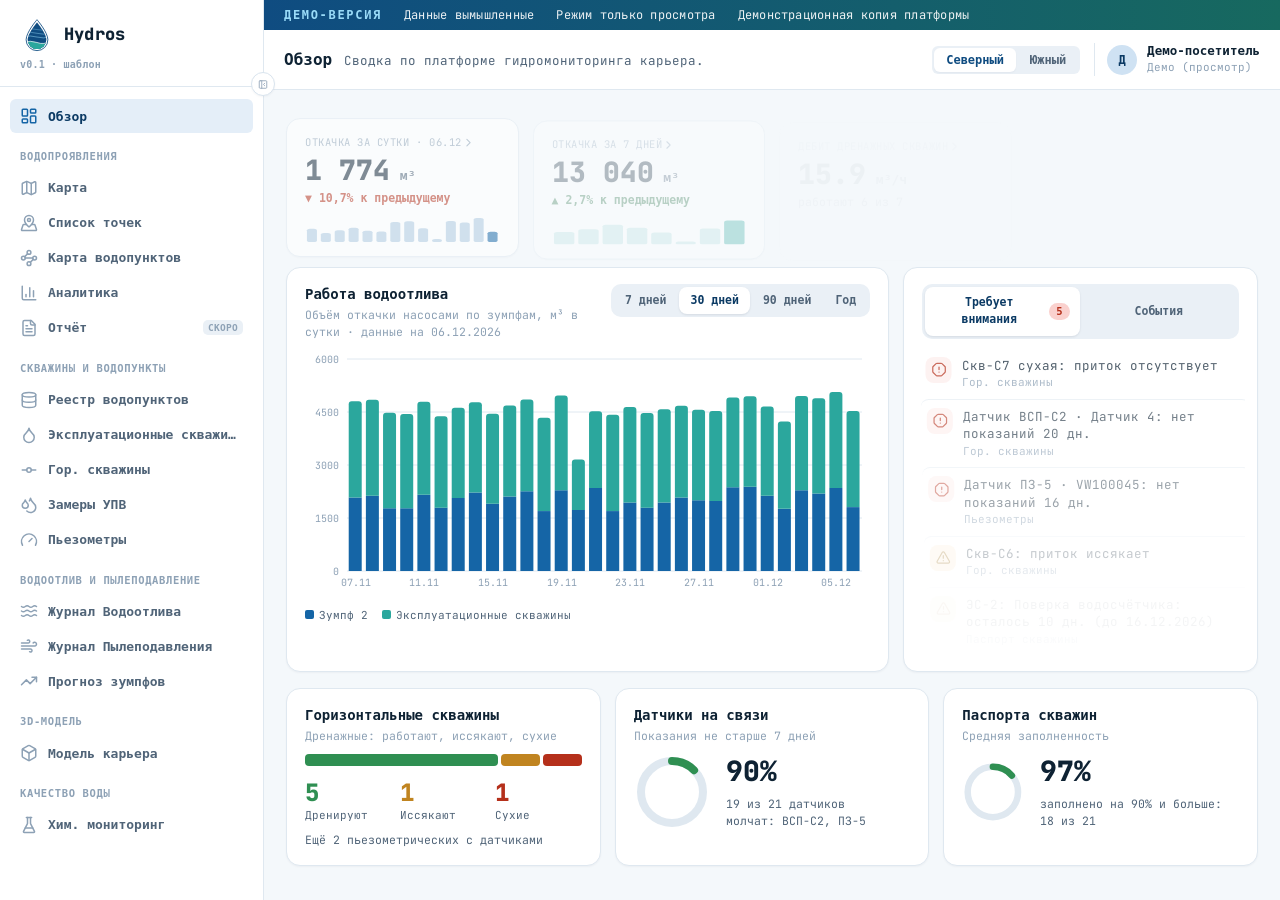
==== commit c3de14b2: "Hydros site preview Co-Authored-By: Claude Sonnet 5.5 <noreply@anthropic.com>" ====
--- a/demo/index.html
+++ b/demo/index.html
@@ -10,7 +10,7 @@
 <!-- Настройки клиента (название, логотип, координаты) — единственный файл, меняемый при выдаче нового клиента.
      Лежит рядом со сборкой (dist/tenant.config.js) и не входит в бандл. -->
 <script src="./tenant.config.js"></script>
-  <script type="module" crossorigin src="./assets/index-B4EGS88v.js"></script>
+  <script type="module" crossorigin src="./assets/index-Cq48qTwv.js"></script>
   <link rel="stylesheet" crossorigin href="./assets/index-D2AOOmtT.css">
 </head>
 <body>
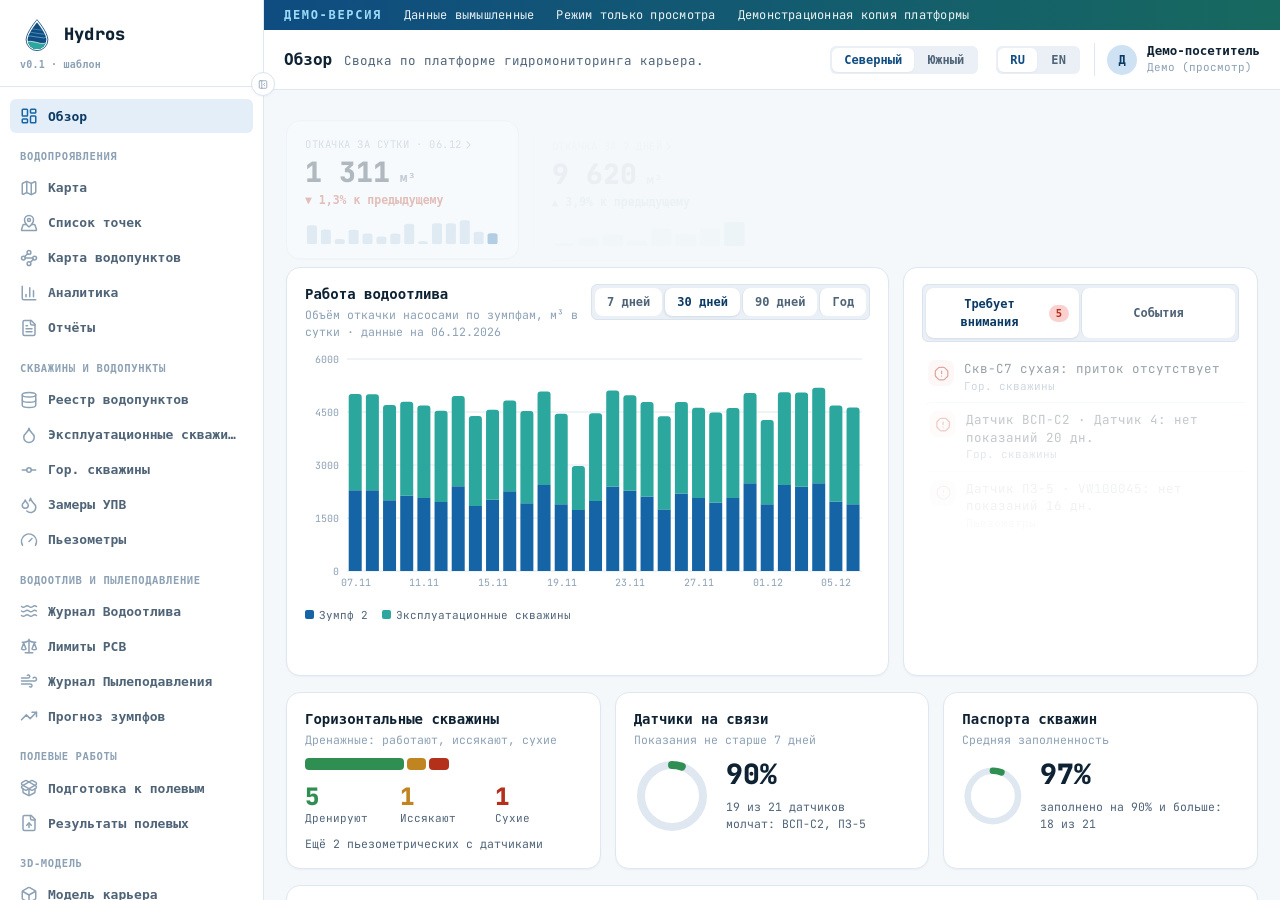
==== commit 15da3319: "Hydros site preview Co-Authored-By: Claude Sonnet 5.5 <noreply@anthropic.com>" ====
--- a/demo/index.html
+++ b/demo/index.html
@@ -10,8 +10,8 @@
 <!-- Настройки клиента (название, логотип, координаты) — единственный файл, меняемый при выдаче нового клиента.
      Лежит рядом со сборкой (dist/tenant.config.js) и не входит в бандл. -->
 <script src="./tenant.config.js"></script>
-  <script type="module" crossorigin src="./assets/index-Cq48qTwv.js"></script>
-  <link rel="stylesheet" crossorigin href="./assets/index-D2AOOmtT.css">
+  <script type="module" crossorigin src="./assets/index-BJr8KAn-.js"></script>
+  <link rel="stylesheet" crossorigin href="./assets/index-DAv7bExT.css">
 </head>
 <body>
   <div id="root"></div>
--- a/demo/assets/index-DAv7bExT.css
+++ b/demo/assets/index-DAv7bExT.css
@@ -0,0 +1 @@
+@font-face{font-family:JetBrains Mono;font-style:normal;font-display:swap;font-weight:300;src:url(./jetbrains-mono-latin-300-normal-DuMDZskh.woff2) format("woff2"),url(./jetbrains-mono-latin-300-normal-BYcAiAh2.woff) format("woff")}@font-face{font-family:JetBrains Mono;font-style:normal;font-display:swap;font-weight:400;src:url(./jetbrains-mono-latin-400-normal-V6pRDFza.woff2) format("woff2"),url(./jetbrains-mono-latin-400-normal-6-qcROiO.woff) format("woff")}@font-face{font-family:JetBrains Mono;font-style:normal;font-display:swap;font-weight:500;src:url(./jetbrains-mono-latin-500-normal-BWZEU5yA.woff2) format("woff2"),url(./jetbrains-mono-latin-500-normal-CJOVTJB7.woff) format("woff")}@font-face{font-family:JetBrains Mono;font-style:normal;font-display:swap;font-weight:600;src:url(./jetbrains-mono-latin-600-normal-C8RAYTDA.woff2) format("woff2"),url(./jetbrains-mono-latin-600-normal-BfsvjouI.woff) format("woff")}@font-face{font-family:JetBrains Mono;font-style:normal;font-display:swap;font-weight:700;src:url(./jetbrains-mono-latin-700-normal-BYuf6tUa.woff2) format("woff2"),url(./jetbrains-mono-latin-700-normal-D3wTyLJW.woff) format("woff")}@font-face{font-family:JetBrains Mono;font-style:normal;font-display:swap;font-weight:800;src:url(./jetbrains-mono-latin-800-normal-D2mQHRMK.woff2) format("woff2"),url(./jetbrains-mono-latin-800-normal-Dj9qwObk.woff) format("woff")}@font-face{font-family:JetBrains Mono;font-style:normal;font-display:swap;font-weight:300;src:url(./jetbrains-mono-cyrillic-300-normal-DumYkcEu.woff2) format("woff2"),url(./jetbrains-mono-cyrillic-300-normal-IE49iJdF.woff) format("woff")}@font-face{font-family:JetBrains Mono;font-style:normal;font-display:swap;font-weight:400;src:url(./jetbrains-mono-cyrillic-400-normal-BEIGL1Tu.woff2) format("woff2"),url(./jetbrains-mono-cyrillic-400-normal-ugxPyKxw.woff) format("woff")}@font-face{font-family:JetBrains Mono;font-style:normal;font-display:swap;font-weight:500;src:url(./jetbrains-mono-cyrillic-500-normal-DmUKJPL_.woff2) format("woff2"),url(./jetbrains-mono-cyrillic-500-normal-DJqRU3vO.woff) format("woff")}@font-face{font-family:JetBrains Mono;font-style:normal;font-display:swap;font-weight:600;src:url(./jetbrains-mono-cyrillic-600-normal-EVf6-Yzo.woff2) format("woff2"),url(./jetbrains-mono-cyrillic-600-normal-8K4wrrwR.woff) format("woff")}@font-face{font-family:JetBrains Mono;font-style:normal;font-display:swap;font-weight:700;src:url(./jetbrains-mono-cyrillic-700-normal-BWTpRfYl.woff2) format("woff2"),url(./jetbrains-mono-cyrillic-700-normal-CEoEElIJ.woff) format("woff")}@font-face{font-family:JetBrains Mono;font-style:normal;font-display:swap;font-weight:800;src:url(./jetbrains-mono-cyrillic-800-normal-ByBGbHIv.woff2) format("woff2"),url(./jetbrains-mono-cyrillic-800-normal-B6A7wovd.woff) format("woff")}:root{--stone-25: #FAFCFE;--stone-50: #F4F8FB;--stone-100: #EAF0F6;--stone-150: #DFE8F0;--stone-200: #D9E4EE;--stone-300: #BCCBDA;--stone-400: #8DA1B5;--stone-500: #6A8097;--stone-600: #506478;--stone-700: #384B5E;--stone-800: #1F3347;--stone-900: #0E2233;--brand-50: #E4EEF8;--brand-100: #CFE2F3;--brand-200: #A6CBE9;--brand-300: #6FA8D8;--brand-400: #2F7FC0;--brand-500: #1565A6;--brand-600: #0F4C81;--brand-700: #0B3A64;--teal-50: #E0F3F1;--teal-100: #BDE6E1;--teal-400: #3DBBAF;--teal-500: #2BA79D;--teal-600: #1F8E8C;--teal-700: #17695F;--sand-100: #F1EADB;--sand-300: #D8C9A8;--sand-500: #B9A47F;--sand-700: #8F7A58;--red-50: #FDEDEC;--red-100: #FAD1CE;--red-400: #D3462F;--red-500: #B5301B;--red-600: #8F2415;--green-100: #DEEFE0;--green-500: #2F8F52;--green-600: #206B3C;--amber-100: #FBEBD2;--amber-500: #C08420;--amber-600: #93650F;--blue-100: #DCEFFA;--blue-500: #35A0DC;--blue-600: #1F7CB5;--maroon-100: #F3DCE3;--maroon-500: #8C2F4E;--maroon-600: #6E2039;--bg-canvas: var(--stone-50);--bg-surface: #FFFFFF;--bg-surface-2:var(--stone-25);--bg-sunken: var(--stone-100);--bg-hover: var(--stone-100);--bg-active: var(--brand-50);--border-subtle: var(--stone-150);--border: var(--stone-200);--border-strong: var(--stone-300);--text-primary: var(--stone-900);--text-secondary: var(--stone-600);--text-tertiary: var(--stone-400);--text-inverse: #FFFFFF;--text-accent: var(--brand-600);--text-danger: var(--red-500);--accent: var(--brand-400);--accent-strong: var(--brand-500);--accent-hover: var(--brand-600);--accent-contrast:#FFFFFF;--focus-ring: var(--brand-300);--shadow-xs: 0 1px 2px rgba(14, 34, 51, .04);--shadow-sm: 0 1px 3px rgba(14, 34, 51, .06), 0 1px 2px rgba(14, 34, 51, .04);--shadow-md: 0 4px 12px rgba(14, 34, 51, .08), 0 2px 4px rgba(14, 34, 51, .04);--shadow-lg: 0 12px 32px rgba(14, 34, 51, .12), 0 4px 8px rgba(14, 34, 51, .04);--radius-sm: 6px;--radius-md: 10px;--radius-lg: 14px;--font-ui: "JetBrains Mono", ui-monospace, "Cascadia Mono", Consolas, monospace;--font-mono: "JetBrains Mono", ui-monospace, "Cascadia Mono", Consolas, monospace;--sidebar-w: 264px;--sidebar-w-collapsed: 68px;--topbar-h: 60px}*{box-sizing:border-box}html,body{height:100%}body{margin:0;font-family:var(--font-ui);background:var(--bg-canvas);color:var(--text-primary);font-size:14px;line-height:1.5;-webkit-font-smoothing:antialiased;zoom:var(--ui-zoom, 1)}#root{height:100%}h1,h2,h3,h4{margin:0;font-weight:700;letter-spacing:-.01em;text-wrap:balance}p{margin:0}button{font-family:inherit}input,select,textarea{font-family:inherit;font-size:inherit}::selection{background:var(--brand-200)}.mono{font-family:var(--font-mono);font-variant-numeric:tabular-nums}::-webkit-scrollbar{width:10px;height:10px}::-webkit-scrollbar-track{background:transparent}::-webkit-scrollbar-thumb{background:var(--stone-300);border-radius:8px;border:2px solid var(--bg-canvas)}::-webkit-scrollbar-thumb:hover{background:var(--stone-400)}:focus-visible{outline:2px solid var(--focus-ring);outline-offset:1px}@media (prefers-reduced-motion: reduce){*,*:before,*:after{animation-duration:.001ms!important;transition-duration:.001ms!important}}.section-label{display:flex;align-items:center;gap:8px;font-size:11px;font-weight:700;color:var(--text-secondary);letter-spacing:.06em;text-transform:uppercase;padding-bottom:6px;border-bottom:1px solid var(--border-subtle);margin-bottom:8px}.section-label:before{content:"";display:inline-block;width:3px;height:12px;border-radius:2px;background:var(--accent-strong);flex-shrink:0}@keyframes spin{to{transform:rotate(360deg)}}.btn{display:inline-flex;align-items:center;justify-content:center;gap:6px;height:34px;padding:0 14px;border-radius:var(--radius-sm);font-size:13px;font-weight:600;white-space:nowrap;cursor:pointer;border:1px solid transparent;transition:background .12s ease,border-color .12s ease,color .12s ease,transform .05s ease;user-select:none}.btn:active{transform:translateY(1px)}.btn:disabled{opacity:.5;cursor:not-allowed;transform:none}.btn-sm{height:28px;padding:0 10px;font-size:12px}.btn-icon{width:34px;padding:0}.btn-primary{background:var(--accent-strong);color:var(--accent-contrast)}.btn-primary:hover:not(:disabled){background:var(--accent-hover)}.btn-secondary{background:var(--stone-900);color:#fff}.btn-secondary:hover:not(:disabled){background:var(--stone-800)}.btn-outline{background:var(--bg-surface);color:var(--text-primary);border-color:var(--border)}.btn-outline:hover:not(:disabled){background:var(--bg-hover);border-color:var(--border-strong)}.btn-ghost{background:transparent;color:var(--text-secondary)}.btn-ghost:hover:not(:disabled){background:var(--bg-hover);color:var(--text-primary)}.btn-danger{background:var(--red-500);color:#fff}.btn-danger:hover:not(:disabled){background:var(--red-600)}.card{background:var(--bg-surface);border:1px solid var(--border-subtle);border-radius:var(--radius-lg);box-shadow:var(--shadow-xs)}.card-header{padding:16px 18px;border-bottom:1px solid var(--border-subtle);display:flex;align-items:center;justify-content:space-between;gap:12px}.card-title{font-size:14px;font-weight:700;color:var(--text-primary)}.card-subtitle{font-size:12px;color:var(--text-tertiary);margin-top:2px}.card-content{padding:18px}.card-content.tight{padding:0}.badge{display:inline-flex;align-items:center;gap:4px;height:22px;padding:0 8px;border-radius:999px;font-size:11px;font-weight:600;letter-spacing:.01em;background:var(--stone-100);color:var(--text-secondary);border:1px solid var(--border-subtle)}.badge-dot{width:6px;height:6px;border-radius:999px;background:currentColor}.badge-success{background:var(--green-100);color:var(--green-600);border-color:transparent}.badge-warning{background:var(--amber-100);color:var(--amber-600);border-color:transparent}.badge-danger{background:var(--red-100);color:var(--red-600);border-color:transparent}.badge-info{background:var(--blue-100);color:var(--blue-600);border-color:transparent}.badge-accent{background:var(--brand-100);color:var(--brand-700);border-color:transparent}.badge-maroon{background:var(--maroon-500);color:#fff;border-color:transparent}.field{display:flex;flex-direction:column;gap:6px}.field-label{font-size:12px;font-weight:600;color:var(--text-secondary)}.input,.select{height:34px;padding:0 10px;border-radius:var(--radius-sm);border:1px solid var(--border);background:var(--bg-surface);color:var(--text-primary);font-size:13px;width:100%}.input:focus,.select:focus{border-color:var(--accent-strong);box-shadow:0 0 0 3px var(--brand-100)}.input::placeholder{color:var(--text-tertiary)}.input-icon-wrap{position:relative;display:flex;align-items:center}.input-icon-wrap .input{padding-left:32px}.input-icon-wrap svg{position:absolute;left:10px;color:var(--text-tertiary);pointer-events:none}.table-wrap{overflow:auto;border-radius:var(--radius-md)}table.data-table{width:100%;border-collapse:collapse;font-size:13px}table.data-table thead th{position:sticky;top:0;background:var(--bg-surface-2);z-index:1;text-align:left;font-size:11px;font-weight:700;text-transform:uppercase;letter-spacing:.04em;color:var(--text-tertiary);padding:10px 14px;border-bottom:1px solid var(--border);white-space:nowrap}table.data-table tbody td{padding:11px 14px;border-bottom:1px solid var(--border-subtle);color:var(--text-primary);vertical-align:middle}table.data-table tbody tr{transition:background .1s ease}table.data-table tbody tr:hover{background:var(--bg-surface-2)}table.data-table tbody tr:last-child td{border-bottom:none}table.data-table.compact{font-size:12px}table.data-table.compact thead th{padding:5px 10px;font-size:10px}table.data-table.compact tbody td{padding:4px 10px}table.data-table.compact .input{height:26px;font-size:12px;padding:0 7px}.skeleton{background:linear-gradient(90deg,var(--stone-150) 25%,var(--stone-100) 37%,var(--stone-150) 63%);background-size:400% 100%;animation:skeleton-shimmer 1.4s ease infinite;border-radius:var(--radius-sm)}@keyframes skeleton-shimmer{0%{background-position:100% 50%}to{background-position:0 50%}}.empty-state{display:flex;flex-direction:column;align-items:center;justify-content:center;gap:8px;padding:48px 24px;color:var(--text-tertiary);text-align:center}.empty-state svg{color:var(--stone-300)}.empty-state-title{font-size:14px;font-weight:600;color:var(--text-secondary)}.kpi-card{display:flex;flex-direction:column;gap:6px;padding:18px}.kpi-label{font-size:12px;font-weight:600;color:var(--text-tertiary);text-transform:uppercase;letter-spacing:.04em}.kpi-value{font-family:var(--font-mono);font-size:28px;font-weight:600;color:var(--text-primary);letter-spacing:-.02em}.kpi-trend{font-size:12px;font-weight:600;display:flex;align-items:center;gap:3px}.kpi-trend.up{color:var(--green-600)}.kpi-trend.down{color:var(--red-600)}.tabs-list{display:flex;gap:2px;padding:3px;background:var(--stone-100);border-radius:var(--radius-sm);width:fit-content}.tabs-trigger{padding:6px 14px;border-radius:7px;font-size:13px;font-weight:600;color:var(--text-secondary);cursor:pointer;border:none;background:transparent}.tabs-trigger.active{background:var(--bg-surface);color:var(--text-primary);box-shadow:var(--shadow-xs)}.tabs-trigger-badge{margin-left:6px;font-size:9px;font-weight:700;text-transform:uppercase;letter-spacing:.03em;color:var(--text-tertiary);background:var(--stone-150);border-radius:5px;padding:2px 5px;vertical-align:middle}.dialog-overlay{position:fixed;inset:0;background:#0e223373;backdrop-filter:blur(2px);display:flex;align-items:center;justify-content:center;z-index:1400;padding:24px}.dialog{background:var(--bg-surface);border-radius:var(--radius-lg);box-shadow:var(--shadow-lg);width:min(560px,100%);max-height:90vh;display:flex;flex-direction:column;overflow:hidden}.dialog-header{padding:18px 20px;border-bottom:1px solid var(--border-subtle);display:flex;align-items:center;justify-content:space-between}.dialog-title{font-size:15px;font-weight:700}.dialog-body{padding:20px;overflow:auto}.dialog-footer{padding:14px 20px;border-top:1px solid var(--border-subtle);display:flex;justify-content:flex-end;gap:8px}.tooltip-pop{position:fixed;z-index:200;background:var(--stone-900);color:#fff;font-size:12px;padding:6px 10px;border-radius:7px;box-shadow:var(--shadow-md);pointer-events:none}input[type=range]{-webkit-appearance:none;appearance:none;height:4px;border-radius:999px;background:var(--stone-200);outline:none;cursor:pointer;vertical-align:middle}input[type=range]::-webkit-slider-thumb{-webkit-appearance:none;appearance:none;width:14px;height:14px;border-radius:999px;background:var(--accent-strong);border:2px solid #fff;box-shadow:0 0 0 1px var(--border);cursor:pointer}input[type=range]::-moz-range-thumb{width:14px;height:14px;border-radius:999px;background:var(--accent-strong);border:2px solid #fff;box-shadow:0 0 0 1px var(--border);cursor:pointer}input[type=range]::-moz-range-track{background:var(--stone-200);height:4px;border-radius:999px}input[type=checkbox]{width:15px;height:15px;border-radius:4px;border:1.5px solid var(--border-strong);appearance:none;-webkit-appearance:none;cursor:pointer;position:relative;flex-shrink:0;background:var(--bg-surface)}input[type=checkbox]:checked{background:var(--accent-strong);border-color:var(--accent-strong)}input[type=checkbox]:checked:after{content:"";position:absolute;left:4px;top:1px;width:4px;height:8px;border:solid #fff;border-width:0 2px 2px 0;transform:rotate(45deg)}input[type=color]{-webkit-appearance:none;appearance:none}input[type=color]::-webkit-color-swatch-wrapper{padding:0}input[type=color]::-webkit-color-swatch{border:none;border-radius:3px}.side-panel{flex-shrink:0;height:100%;overflow:hidden;display:flex;flex-direction:column;width:var(--side-panel-w, 230px);transition:width .18s ease;border-left:1px solid var(--border-subtle);background:var(--bg-surface)}.side-panel[data-collapsed="1"]{width:var(--side-panel-w-collapsed, 34px)}.side-panel-header{display:flex;align-items:center;justify-content:space-between;gap:6px;padding:10px 12px;border-bottom:1px solid var(--border-subtle);flex-shrink:0}.side-panel[data-collapsed="1"] .side-panel-header{padding:10px 6px;justify-content:center}.side-panel-title{font-size:12.5px;font-weight:700;color:var(--text-primary);white-space:nowrap;overflow:hidden;text-overflow:ellipsis}.side-panel-body{overflow:auto;flex:1;min-height:0}.tree-group+.tree-group{border-top:1px solid var(--border-subtle)}.tree-group-header{display:flex;align-items:center;gap:6px;padding:8px 4px;cursor:pointer;font-size:11.5px;font-weight:700;color:var(--text-secondary);user-select:none}.tree-group-chevron{flex-shrink:0;color:var(--text-tertiary);transition:transform .15s ease}.tree-group[data-collapsed="1"] .tree-group-chevron{transform:rotate(-90deg)}.tree-group-count{margin-left:auto;font-size:10.5px;color:var(--text-tertiary);font-weight:600}.tree-row{display:flex;align-items:center;gap:8px;padding:6px 4px 6px 22px;border-top:1px solid var(--border-subtle);font-size:12.5px}.tree-row-props{padding:10px 12px 12px 42px;border-top:1px solid var(--border-subtle);background:var(--bg-sunken)}.dialog-wrap{display:flex;gap:12px;align-items:flex-start;max-width:100%;max-height:90vh}.dialog-wrap>.dialog{flex:none;max-width:calc(100vw - 48px)}.dialog-help{width:270px;flex:none;background:var(--bg-surface);border-radius:var(--radius-lg);box-shadow:var(--shadow-lg);padding:16px 18px;font-size:12.5px;line-height:1.6;color:var(--text-secondary);max-height:90vh;overflow:auto}.dialog-help h4{margin:0 0 8px;font-size:13px;font-weight:700;color:var(--text-primary)}.dialog-help p{margin:0 0 8px}.dialog-help ul{margin:0 0 8px;padding-left:18px}.dialog-help li{margin-bottom:5px}.io-help-on{background:var(--gold-50);color:var(--gold-700)}@media (max-width: 1000px){.dialog-wrap{flex-direction:column;overflow:auto}.dialog-help{width:auto}}.app-shell{display:flex;height:100vh;width:100vw;overflow:hidden;background:var(--bg-canvas)}.sidebar{width:var(--sidebar-w);flex-shrink:0;height:100%;display:flex;flex-direction:column;background:var(--bg-surface);border-right:1px solid var(--border-subtle);transition:width .18s ease;position:relative}.sidebar[data-collapsed="1"]{width:var(--sidebar-w-collapsed)}.sidebar-brand{padding:18px 20px 14px;border-bottom:1px solid var(--border-subtle);display:flex;flex-direction:column;gap:5px}.sidebar[data-collapsed="1"] .sidebar-brand{padding:18px 12px 14px}.sidebar-logo{height:34px;width:auto;max-width:100%;object-fit:contain;object-position:left;display:block}.sidebar[data-collapsed="1"] .sidebar-logo{object-position:center}.sidebar-version{font-family:var(--font-mono);font-size:10px;font-weight:600;color:var(--text-tertiary);letter-spacing:.02em}.sidebar-nav{flex:1;overflow-y:auto;padding:12px 10px}.sidebar-section{margin-bottom:4px}.sidebar-section-label{font-size:10.5px;font-weight:700;text-transform:uppercase;letter-spacing:.06em;color:var(--text-tertiary);padding:12px 10px 6px}.sidebar-item{display:flex;align-items:center;gap:10px;width:100%;text-align:left;padding:8px 10px;border-radius:var(--radius-sm);border:none;background:transparent;color:var(--text-secondary);font-size:13px;font-weight:600;cursor:pointer;margin-bottom:1px;transition:background .1s ease,color .1s ease;text-decoration:none;box-sizing:border-box}.sidebar-item svg{flex-shrink:0;color:var(--text-tertiary);transition:color .1s ease}.sidebar-item:hover{background:var(--bg-hover);color:var(--text-primary)}.sidebar-item:hover svg{color:var(--text-secondary)}.sidebar-item.active{background:var(--bg-active);color:var(--brand-700)}.sidebar-item.active svg{color:var(--brand-500)}.sidebar-item-label{overflow:hidden;text-overflow:ellipsis;white-space:nowrap}.sidebar-item-wip{margin-left:auto;flex-shrink:0;font-size:9.5px;font-weight:700;text-transform:uppercase;letter-spacing:.03em;color:var(--text-tertiary);background:var(--stone-100);border-radius:5px;padding:2px 5px}.sidebar[data-collapsed="1"] .sidebar-item{justify-content:center}.sidebar-collapse-btn{position:absolute;top:72px;right:-12px;width:24px;height:24px;border-radius:999px;background:var(--bg-surface);border:1px solid var(--border);color:var(--text-tertiary);display:flex;align-items:center;justify-content:center;cursor:pointer;box-shadow:var(--shadow-xs)}.sidebar-collapse-btn:hover{color:var(--text-primary);border-color:var(--border-strong)}.app-main{flex:1;min-width:0;display:flex;flex-direction:column;height:100%}.demo-banner{flex-shrink:0;display:flex;flex-wrap:wrap;align-items:center;gap:6px 22px;padding:6px 20px;background:linear-gradient(90deg,#0f4c81,#17695f);color:#fff;font-size:12px;letter-spacing:.02em}.demo-banner b{letter-spacing:.14em;color:#9adbf8}.demo-banner span{opacity:.92}.topbar{height:var(--topbar-h);flex-shrink:0;display:flex;align-items:center;gap:14px;padding:0 20px;border-bottom:1px solid var(--border-subtle);background:var(--bg-surface)}.topbar-head{min-width:0}.topbar-title-row{display:flex;align-items:baseline;gap:12px;min-width:0}.topbar-title{font-size:16px;font-weight:700;color:var(--text-primary);white-space:nowrap}.topbar-desc{font-size:12.5px;color:var(--text-secondary);overflow:hidden;text-overflow:ellipsis;white-space:nowrap;min-width:0}@media (max-width: 1100px){.topbar-desc{display:none}}.topbar-crumb{font-size:12px;color:var(--text-tertiary);font-weight:600}.topbar-spacer{flex:1}.quarry-switch{display:flex;gap:2px;background:var(--stone-100);border-radius:var(--radius-sm);padding:2px}.quarry-switch button{border:none;background:transparent;padding:5px 12px;border-radius:6px;font-size:12px;font-weight:700;color:var(--text-secondary);cursor:pointer}.quarry-switch button.active{background:var(--bg-surface);color:var(--brand-600);box-shadow:var(--shadow-xs)}.topbar-user{display:flex;align-items:center;gap:10px;padding-left:12px;border-left:1px solid var(--border-subtle)}.topbar-avatar{width:30px;height:30px;border-radius:999px;background:var(--brand-100);color:var(--brand-700);display:flex;align-items:center;justify-content:center;font-weight:700;font-size:12px;flex-shrink:0}.topbar-user-name{font-size:12.5px;font-weight:700;color:var(--text-primary);line-height:1.3}.topbar-user-role{font-size:11px;color:var(--text-tertiary)}.app-content{flex:1;min-height:0;overflow:auto;padding:22px}.app-content.no-pad{padding:0}.page-header{display:flex;align-items:flex-start;justify-content:space-between;gap:16px;margin-bottom:20px}.page-title{font-size:22px;font-weight:800;letter-spacing:-.015em}.page-desc{font-size:13px;color:var(--text-secondary);margin-top:4px;max-width:640px}.grid{display:grid;gap:16px}.grid-4{grid-template-columns:repeat(4,minmax(0,1fr))}.grid-3{grid-template-columns:repeat(3,minmax(0,1fr))}.grid-2{grid-template-columns:repeat(2,minmax(0,1fr))}@media (max-width: 1180px){.grid-4,.grid-3{grid-template-columns:repeat(2,minmax(0,1fr))}}.pilot-strip{display:flex;align-items:center;gap:10px;padding:10px 16px;background:var(--brand-50);border-bottom:1px solid var(--brand-100);color:var(--brand-700);font-size:12.5px;font-weight:600;flex-shrink:0}.app-content:not(.no-pad)>.pilot-strip:first-child{margin:-22px -22px 20px}.page-header-actions{justify-content:flex-end;align-items:center;flex-wrap:wrap}.page-meta{font-size:12.5px;color:var(--text-secondary);margin-right:auto}.lang-switch{margin-left:4px}.lang-switch button{min-width:34px;font-weight:600;letter-spacing:.02em}.pilot-strip svg{flex-shrink:0}.wpm-marker-wrap{display:flex;flex-direction:column;align-items:center;cursor:pointer}.wpm-lbl{background:#0e2233c7;color:#fff;font-size:10px;font-weight:600;border-radius:4px;padding:1px 5px;margin-top:2px;white-space:nowrap;max-width:110px;overflow:hidden;text-overflow:ellipsis;line-height:1.4;text-align:center}.wpm-cluster-wrap{background:transparent!important;border:none!important}.wpm-cluster-icon{display:flex;align-items:center;justify-content:center;border-radius:50%;background:#1565a6eb;color:#fff;font-weight:700;font-size:13px;border:2px solid #fff;box-shadow:var(--shadow-md)}.wpm-popup .leaflet-popup-content-wrapper{background:var(--bg-surface);border:1px solid var(--border);border-radius:var(--radius-md);box-shadow:var(--shadow-lg);color:var(--text-primary)}.wpm-popup .leaflet-popup-tip{background:var(--bg-surface)}.wpm-popup .leaflet-popup-content{margin:12px 14px;font-family:var(--font-ui)}.wpm-popup-title{font-size:13.5px;font-weight:800;color:var(--text-primary);margin-bottom:4px}.wpm-popup-type{display:inline-block;padding:2px 8px;border-radius:5px;font-size:10px;font-weight:700;margin-bottom:8px}.wpm-popup-row{display:flex;align-items:flex-start;gap:8px;margin-bottom:3px;font-size:12px}.wpm-popup-lbl{color:var(--text-tertiary);min-width:76px;flex-shrink:0}.wpm-popup-val{color:var(--text-primary)}.wpm-chem-crisp{image-rendering:pixelated;image-rendering:crisp-edges}.anl-filter-bar{display:flex;align-items:flex-end;gap:14px;padding:14px 16px;flex-wrap:wrap}.anl-filter-bar-actions{display:flex;gap:8px;margin-left:auto}.anl-chip{font-size:12px;font-weight:600;color:var(--text-secondary);background:var(--bg-sunken);border:1px solid var(--border-subtle);border-radius:999px;padding:6px 12px;white-space:nowrap}.anl-kpi{padding:16px 18px;display:flex;flex-direction:column;gap:4px;position:relative;overflow:hidden}.anl-kpi-lbl{font-size:11px;font-weight:700;color:var(--text-tertiary);text-transform:uppercase;letter-spacing:.04em}.anl-kpi-val{font-family:var(--font-mono);font-size:24px;font-weight:700;letter-spacing:-.01em}.anl-kpi-val small{font-size:13px;font-weight:600;margin-left:3px;color:var(--text-tertiary)}.anl-kpi-sub{font-size:11.5px;color:var(--text-tertiary)}.anl-kpi-trend{font-size:12px;font-weight:600}.anl-kpi-spark{width:100%;height:28px;margin-top:4px;display:block}.anl-trend-eq{color:var(--text-tertiary)}.anl-trend-good{color:var(--green-600)}.anl-trend-bad{color:var(--red-500)}.anl-trend-legend{display:flex;align-items:center;gap:14px;margin-bottom:6px;font-size:11px;color:var(--text-secondary)}.anl-legend-swatch{display:inline-block;width:14px;height:3px;border-radius:2px;vertical-align:middle;margin-right:5px}.anl-trend-legend-right{margin-left:auto;color:var(--text-tertiary)}.anl-trend-tip{position:absolute;z-index:5;background:var(--stone-900);color:#fff;border-radius:8px;padding:8px 11px;font-size:11px;pointer-events:none;box-shadow:var(--shadow-md);min-width:150px}.anl-trend-tip-date{font-weight:700;margin-bottom:3px}.anl-trend-tip-val{font-family:var(--font-mono);font-size:14px;font-weight:700}.anl-trend-tip-val small{font-size:10px;font-weight:400;color:var(--stone-300)}.anl-trend-tip-sub{color:var(--stone-300);margin-top:2px}.anl-trend-tip-delta{margin-top:6px;padding-top:5px;border-top:1px solid rgba(255,255,255,.15);font-size:10px}.anl-trend-tip-delta.up{color:var(--red-400)}.anl-trend-tip-delta.down{color:var(--green-500)}.anl-status-legend{display:flex;flex-wrap:wrap;gap:10px;margin-top:8px}.anl-status-legend span{display:flex;align-items:center;font-size:11px;color:var(--text-secondary)}.anl-status-legend .anl-legend-swatch{width:9px;height:9px;border-radius:2px}.anl-coverage-hint{font-size:11px;color:var(--text-tertiary);margin-bottom:8px}.anl-coverage-grid{display:grid;grid-template-columns:repeat(13,1fr);gap:4px;margin-bottom:10px}.anl-coverage-cell{aspect-ratio:1;border-radius:4px}.anl-coverage-cell.current{outline:2px solid var(--brand-500);outline-offset:1px}.anl-coverage-legend{display:flex;align-items:center;gap:5px;font-size:10px;color:var(--text-tertiary);margin-bottom:14px}.anl-coverage-sw{width:11px;height:11px;border-radius:3px;display:inline-block}.anl-coverage-missed{margin-left:8px;color:var(--red-500);font-weight:600}.anl-coverage-workers-title{font-size:10.5px;color:var(--text-tertiary);text-transform:uppercase;letter-spacing:.04em;margin-bottom:6px}.anl-pb-row{display:flex;align-items:center;gap:8px;margin-bottom:6px}.anl-pb-lbl{font-size:11.5px;color:var(--text-secondary);width:74px;flex-shrink:0;overflow:hidden;text-overflow:ellipsis;white-space:nowrap}.anl-pb-trk{flex:1;height:6px;border-radius:4px;background:var(--bg-sunken);overflow:hidden}.anl-pb-fill{height:100%;border-radius:4px;background:var(--blue-500)}.anl-pb-count{font-size:11px;color:var(--text-tertiary);width:20px;text-align:right}.anl-coverage-avg{font-size:11.5px;color:var(--text-tertiary);margin-top:10px}.anl-alerts{display:flex;flex-direction:column;gap:8px}.anl-alert{display:flex;gap:10px;padding:10px 12px;border-radius:var(--radius-sm);border:1px solid var(--border-subtle);background:var(--bg-surface-2)}.anl-alert svg{flex-shrink:0;margin-top:1px}.anl-alert-danger{border-color:var(--red-100);background:var(--red-50)}.anl-alert-danger svg{color:var(--red-500)}.anl-alert-warning{border-color:var(--amber-100);background:var(--amber-100)}.anl-alert-warning svg{color:var(--amber-600)}.anl-alert-success{border-color:var(--green-100);background:var(--green-100)}.anl-alert-success svg{color:var(--green-600)}.anl-alert-title{font-size:12.5px;font-weight:700;color:var(--text-primary)}.anl-alert-desc{font-size:11.5px;color:var(--text-secondary);margin-top:1px}.anl-alert-missing-wrap{margin-top:2px;padding-top:8px;border-top:1px solid var(--border-subtle)}.anl-alert-missing-title{font-size:10.5px;color:var(--text-tertiary);text-transform:uppercase;letter-spacing:.04em;margin-bottom:6px}.anl-alert-missing-pills{display:flex;flex-wrap:wrap;gap:5px}.anl-empty{color:var(--text-tertiary);font-size:12.5px;padding:30px 10px;text-align:center}.anl-domain-cards{display:grid;grid-template-columns:repeat(auto-fill,minmax(210px,1fr));gap:14px;margin-bottom:16px}.anl-domain-card{padding:16px 18px}.anl-domain-card.alert{border-color:var(--red-100);background:var(--red-50)}.anl-dc-name{font-size:13.5px;font-weight:700;color:var(--text-primary);margin-bottom:4px}.anl-dc-count{font-weight:500;font-size:11px;color:var(--text-tertiary)}.anl-dc-q{font-family:var(--font-mono);font-size:19px;font-weight:700}.anl-dc-q small{font-size:11px;font-weight:600;margin-left:3px}.anl-dc-sub{font-size:11px;color:var(--text-tertiary);margin-bottom:10px}.anl-dc-bars{display:flex;flex-direction:column;gap:4px}.anl-pb-row-sm{margin-bottom:0}.anl-pb-lbl-sm{font-size:10px;width:46px}.anl-mx-foot td{background:var(--bg-sunken);border-top:1px solid var(--border)}.anl-wall-row{display:flex;align-items:center;gap:8px;padding:5px 0;border-bottom:1px solid var(--border-subtle)}.anl-wall-swatch{width:11px;height:11px;border-radius:3px}.anl-wall-name{flex:1;font-size:12.5px;font-weight:600;color:var(--text-primary)}.anl-wall-q{font-family:var(--font-mono);font-size:12.5px;font-weight:700;color:var(--text-primary);white-space:nowrap}.anl-wall-q small{font-size:10px;font-weight:400;color:var(--text-tertiary)}.anl-wall-max{color:var(--red-500);font-size:10px}.anl-wall-other{padding:6px 0 0;font-size:10.5px;color:var(--text-tertiary)}.anl-wr-list{display:flex;flex-direction:column}.anl-wr{display:flex;align-items:center;gap:12px;padding:10px 18px;border-bottom:1px solid var(--border-subtle)}.anl-wr:last-child{border-bottom:none}.anl-wr-name{font-size:12.5px;font-weight:700;color:var(--text-primary);display:flex;align-items:center;gap:7px}.anl-wr-info{font-size:11px;color:var(--text-tertiary);margin-top:2px}.anl-wr-q{font-family:var(--font-mono);font-size:15px;font-weight:700;color:var(--text-primary)}.anl-wr-qu{font-size:10px;color:var(--text-tertiary)}.anl-wt-toolbar{display:flex;align-items:center;justify-content:space-between;flex-wrap:wrap;gap:8px;margin-bottom:10px}.anl-wt-toolbar-group{display:flex;align-items:center;gap:4px;flex-wrap:wrap}.anl-wt-toolbar-lbl{font-size:10.5px;color:var(--text-tertiary);margin-right:2px}.anl-wt-btn{height:25px;padding:0 9px;border-radius:6px;border:1px solid var(--border);background:var(--bg-surface);color:var(--text-secondary);font-size:11px;font-weight:600;cursor:pointer}.anl-wt-btn:hover{background:var(--bg-hover)}.anl-wt-btn.active{background:var(--brand-500);border-color:var(--brand-500);color:#fff}.anl-wt-select-drop{position:absolute;right:0;top:calc(100% + 4px);background:var(--bg-surface);border:1px solid var(--border);border-radius:var(--radius-md);z-index:30;min-width:170px;max-height:220px;overflow-y:auto;box-shadow:var(--shadow-lg);padding:4px 0}.anl-wt-select-opt{display:flex;align-items:center;gap:8px;padding:6px 12px;cursor:pointer;font-size:12px}.anl-wt-select-opt:hover{background:var(--bg-hover)}.anl-wt-legend{display:flex;flex-wrap:wrap;gap:8px;margin-bottom:8px}.anl-wt-legend-chip{display:inline-flex;align-items:center;gap:6px;padding:3px 10px 3px 7px;border-radius:20px;border:1px solid;font-size:10.5px;color:var(--text-secondary);cursor:pointer;user-select:none}.anl-wt-legend-chip b{font-size:10.5px}.anl-wt-tip{position:absolute;z-index:5;background:var(--stone-900);color:#fff;border-radius:8px;padding:8px 11px;font-size:11px;pointer-events:none;box-shadow:var(--shadow-md);min-width:140px}.anl-wt-tip-date{font-weight:700;color:var(--stone-300);margin-bottom:5px;font-size:10px}.anl-wt-tip-row{display:flex;justify-content:space-between;gap:12px;align-items:center;padding:1px 0}.anl-wt-tip-row span{display:flex;align-items:center;gap:5px}.anl-wt-table-wrap{max-height:260px;overflow:auto}.anl-hist-selectors{display:flex;align-items:flex-end;gap:16px;flex-wrap:wrap}.anl-hist-line-sw{display:inline-block;width:18px;height:3px;background:currentColor;border-radius:2px;vertical-align:middle;margin-right:5px}.anl-hist-line-sw-dash{background:none;border-bottom:2px dashed;height:0}.anl-hist-cmp-hint{font-size:11px;color:var(--text-tertiary);font-weight:400}.anl-hist-legend{display:flex;flex-wrap:wrap;gap:14px;align-items:center;margin-bottom:10px;font-size:12.5px;color:var(--text-primary)}.anl-hist-legend span{display:inline-flex;align-items:center}.anl-hist-legend-hint{font-size:11px;color:var(--text-tertiary);margin-left:2px}.anl-hist-layout{display:grid;grid-template-columns:1fr 300px;gap:16px;align-items:start}@media (max-width: 1180px){.anl-hist-layout{grid-template-columns:minmax(0,1fr)}}.anl-hist-side{min-width:0}.anl-hist-detail-title{font-size:14px;font-weight:700;color:var(--text-primary);margin-bottom:10px}.anl-hist-detail-stats{display:flex;gap:10px;margin-bottom:14px}.anl-hist-detail-stat{flex:1;text-align:center;border-radius:var(--radius-sm);padding:8px 4px}.anl-hist-detail-stat-val{font-family:var(--font-mono);font-size:17px;font-weight:700;color:var(--text-primary)}.anl-hist-detail-stat-lbl{font-size:10px;color:var(--text-tertiary);margin-top:1px}.anl-hist-detail-sub{font-size:10.5px;color:var(--text-tertiary);text-transform:uppercase;letter-spacing:.04em;margin-bottom:6px}.anl-hist-detail-table th,.anl-hist-detail-table td{white-space:nowrap;font-size:12px}.reg-kpi{padding:14px 16px;display:flex;align-items:center;gap:12px}.reg-kpi-ico{width:34px;height:34px;border-radius:9px;display:flex;align-items:center;justify-content:center;flex-shrink:0}.reg-kpi-lbl{font-size:10.5px;color:var(--text-tertiary);text-transform:uppercase;letter-spacing:.05em}.reg-kpi-val{font-size:20px;font-weight:700;color:var(--text-primary);line-height:1.2;font-family:var(--font-mono)}.reg-toolbar{display:flex;gap:10px;padding:14px 16px;border-bottom:1px solid var(--border-subtle);flex-wrap:wrap;align-items:center}.reg-chips{display:flex;gap:6px;flex-wrap:wrap}.reg-chip{display:inline-flex;align-items:center;gap:5px;padding:5px 11px;border-radius:999px;border:1px solid var(--border);background:var(--bg-surface);color:var(--text-secondary);font-size:11.5px;font-weight:600;cursor:pointer;white-space:nowrap}.reg-chip:hover{background:var(--bg-hover)}.reg-chip.active{background:var(--brand-50);border-color:var(--brand-300);color:var(--brand-700)}.reg-chip-count{opacity:.65;font-size:10.5px}.reg-status-dot{display:inline-block;width:7px;height:7px;border-radius:50%;background:var(--stone-300)}.reg-status-dot.on{background:var(--green-500)}.reg-code{font-family:var(--font-mono);font-size:11.5px;font-weight:700;color:var(--brand-700);background:var(--brand-50);padding:2px 6px;border-radius:4px}.reg-notes-preview{font-size:10.5px;color:var(--text-tertiary);margin-top:2px}.reg-type-cell{display:flex;align-items:center;gap:7px;font-size:12.5px;color:var(--text-secondary)}.reg-coords{font-size:11px;color:var(--text-secondary);line-height:1.6;font-variant-numeric:tabular-nums}.reg-coords-wgs{color:var(--text-tertiary)}.reg-params{font-size:11.5px;color:var(--text-secondary);line-height:1.5}.reg-type-hint{font-size:12.5px;color:var(--text-tertiary);margin-bottom:16px}.reg-type-grid{display:grid;grid-template-columns:repeat(4,1fr);gap:10px}@media (max-width: 640px){.reg-type-grid{grid-template-columns:repeat(2,1fr)}}.reg-type-opt{display:flex;flex-direction:column;align-items:center;gap:8px;padding:16px 8px;border-radius:var(--radius-md);border:1.5px solid var(--border);background:var(--bg-surface);cursor:pointer}.reg-type-opt:hover{background:var(--bg-hover);border-color:var(--border-strong)}.reg-type-opt-lbl{font-size:11px;font-weight:600;text-align:center;line-height:1.3;color:var(--text-secondary)}.reg-itbl{display:flex;flex-direction:column;gap:6px}.reg-itbl-head{display:grid;grid-template-columns:1fr 1fr 1fr 24px;gap:8px;font-size:10px;font-weight:700;text-transform:uppercase;letter-spacing:.04em;color:var(--text-tertiary);padding:0 2px}.reg-itbl-row{display:grid;grid-template-columns:1fr 1fr 1fr 24px;gap:8px;align-items:center}.reg-itbl-head-4,.reg-itbl-row-4{grid-template-columns:.8fr .8fr .8fr 1.4fr 24px}.reg-itbl-add{display:flex;align-items:center;justify-content:center;gap:5px;background:none;border:1px dashed var(--border-strong);color:var(--text-tertiary);padding:6px 12px;border-radius:var(--radius-sm);font-size:11.5px;cursor:pointer;margin-top:2px}.reg-itbl-add:hover{background:var(--bg-hover);color:var(--text-primary);border-color:var(--brand-400)}.reg-itbl-del{background:none;border:none;color:var(--text-tertiary);cursor:pointer;padding:2px 6px;border-radius:4px;font-size:13px;line-height:1}.reg-itbl-del:hover{color:var(--red-500)}.reg-warn{font-size:12px;color:var(--amber-600);background:var(--amber-100);border:1px solid var(--amber-500);border-radius:var(--radius-sm);padding:8px 10px;margin-bottom:12px}.reg-latest-tag{font-size:9px;color:var(--brand-600);font-weight:700;margin-left:4px;text-transform:uppercase}.wcp-info-grid{display:grid;grid-template-columns:repeat(3,1fr);gap:4px 20px;padding-bottom:14px;border-bottom:1px solid var(--border-subtle);margin-bottom:4px}.wcp-info-row{display:flex;justify-content:space-between;gap:8px;font-size:12.5px;padding:3px 0}.wcp-info-lbl{color:var(--text-tertiary)}.wcp-info-val{color:var(--text-primary);font-weight:600;text-align:right}.wcp-section-title{font-size:11px;font-weight:700;text-transform:uppercase;letter-spacing:.05em;color:var(--text-tertiary);margin:16px 0 8px}.wells-sensor-head{display:grid;grid-template-columns:1.2fr 1fr 1fr 1fr 24px;gap:8px;font-size:10px;font-weight:700;text-transform:uppercase;letter-spacing:.04em;color:var(--text-tertiary);padding:0 2px}.wells-sensor-row{display:grid;grid-template-columns:1.2fr 1fr 1fr 1fr 24px;gap:8px;align-items:center}.wells-wgs-hint{font-size:11.5px;color:var(--text-tertiary);margin-top:8px}.wells-detail-top{display:grid;grid-template-columns:320px 1fr 260px;gap:14px;height:500px}@media (max-width: 1180px){.wells-detail-top{grid-template-columns:minmax(0,1fr);height:auto}.wells-detail-map{height:420px}}.wells-detail-passport,.wells-detail-map,.wells-detail-list{min-width:0;min-height:0}.wells-passport-grid{display:grid;grid-template-columns:1fr 1fr;gap:8px 14px}.wells-passport-grid div{display:flex;flex-direction:column;gap:1px;font-size:12px}.wells-passport-grid span{color:var(--text-tertiary);font-size:10.5px;text-transform:uppercase;letter-spacing:.03em}.wells-passport-grid b{font-weight:600;color:var(--text-primary);font-family:var(--font-mono);font-size:12.5px}.wells-sensor-item{display:flex;align-items:center;justify-content:space-between;gap:10px;padding:8px 10px;border:1px solid var(--border-subtle);border-radius:var(--radius-sm);background:var(--bg-surface-2)}.wells-list-row{display:flex;align-items:center;gap:8px;padding:9px 14px;border-bottom:1px solid var(--border-subtle);cursor:pointer}.wells-list-row:hover{background:var(--bg-hover)}.wells-list-row.active{background:var(--brand-50)}.wells-list-dot{width:8px;height:8px;border-radius:50%;flex-shrink:0}.pp-doc{color:#0e2233;font-size:12px;line-height:1.5}.pp-doc *{box-sizing:border-box}.pp-page{background:#fff}.pp-screen .pp-page{border:1px solid var(--border-subtle, #D3E0EC);border-radius:10px;padding:22px 26px}.pp-head{display:flex;justify-content:space-between;align-items:flex-start;gap:16px;padding-bottom:10px;border-bottom:2px solid #0F4C81}.pp-org{display:flex;gap:10px;align-items:center}.pp-org b{display:block;font-size:14px;color:#0f4c81}.pp-org span{font-size:11px;color:#586b7d}.pp-logo{height:34px;width:auto;max-width:140px;object-fit:contain}.pp-docno{text-align:right;font-size:10.5px;letter-spacing:.12em;color:#586b7d}.pp-docno b{display:block;font-size:17px;letter-spacing:0;color:#0e2233;margin-top:2px}.pp-title-row{display:flex;justify-content:space-between;gap:18px;padding:14px 0 8px}.pp-title-main{flex:1;min-width:0}.pp-title-main h2{margin:0 0 8px;font-size:22px;line-height:1.15;letter-spacing:-.02em}.pp-chips{display:flex;flex-wrap:wrap;gap:6px;margin-bottom:10px}.pp-chip{border:1.5px solid #9fb4c7;border-radius:999px;padding:2px 10px;font-size:11px;font-weight:700;color:#384b5e}.pp-chip.ok{border-color:#2f8f52;color:#1f6b3b}.pp-chip.warn{border-color:#c08420;color:#8a5a0a;background:#fbf1dc}.pp-complete{display:flex;align-items:center;gap:10px;font-size:11.5px}.pp-bar{width:150px;height:8px;border-radius:99px;background:#e1e9f1;overflow:hidden;flex:none}.pp-bar i{display:block;height:100%;background:linear-gradient(90deg,#2ba79d,#0f4c81)}.pp-missing{margin-top:5px;font-size:10.5px;color:#6a8097}.pp-qr-box{width:124px;flex:none;text-align:center;font-size:8.5px;color:#6a8097;line-height:1.3}.pp-qr{display:block;margin:0 auto 4px;border:1px solid #d3e0ec}.pp-alerts{display:flex;flex-direction:column;gap:4px;margin:4px 0 6px}.pp-alert{border-radius:6px;padding:5px 10px;font-size:11.5px;font-weight:600}.pp-alert.warn{background:#fbf1dc;color:#8a5a0a;border:1px solid #ecd49a}.pp-alert.danger{background:#fde8e6;color:#a32a22;border:1px solid #f1b9b4}.pp-sec{margin-top:14px}.pp-sec h3{display:flex;align-items:center;gap:8px;margin:0 0 7px;padding-bottom:4px;font-size:13px;letter-spacing:.01em;border-bottom:1px solid #c8d6e3;break-after:avoid}.pp-sec-n{display:inline-flex;align-items:center;justify-content:center;width:20px;height:20px;border-radius:5px;background:#0f4c81;color:#fff;font-size:11px;font-weight:800;flex:none}.pp-sec-actions{margin-left:auto}.pp-mini-btn{border:1px solid #0F4C81;background:#fff;color:#0f4c81;border-radius:6px;padding:2px 9px;font:inherit;font-size:11px;font-weight:700;cursor:pointer}.pp-mini-btn:hover{background:#0f4c81;color:#fff}.pp-row-btns button{border:0;background:none;cursor:pointer;color:#6a8097;font-size:13px;padding:0 3px}.pp-row-btns button:hover{color:#0f4c81}.pp-kv{display:grid;gap:0;border:1px solid #d3e0ec;border-radius:6px;overflow:hidden}.pp-kv-3{grid-template-columns:repeat(3,1fr)}.pp-kv-4{grid-template-columns:repeat(4,1fr)}.pp-kv-1{grid-template-columns:1fr}.pp-kv-cell{padding:5px 9px;border-right:1px solid #e6edf4;border-bottom:1px solid #e6edf4;min-width:0}.pp-kv-cell.wide{grid-column:1 / -1}.pp-kv-cell span{display:block;font-size:9.5px;color:#6a8097;text-transform:uppercase;letter-spacing:.05em}.pp-kv-cell b{display:block;font-size:12px;font-weight:600;overflow-wrap:anywhere}.pp-two{display:grid;grid-template-columns:1fr 1fr;gap:12px;align-items:start}.pp-construction{margin-top:10px}.pp-tables{display:grid;grid-template-columns:1fr 1fr;gap:2px 14px;margin-top:8px;align-items:start}.wcd-legend{display:flex;flex-wrap:wrap;gap:4px 14px;font-size:10.5px;margin-top:6px;color:#384b5e}.wcd-legend i{display:inline-block;width:13px;height:9px;border:1px solid #0E2233;margin-right:5px;vertical-align:-1px}.pp-diagram{border:1px solid #d3e0ec;border-radius:6px;padding:6px;background:#f8fbfd;overflow:hidden}.pp-diagram svg{width:100%;height:auto;display:block}.pp-sub{margin:8px 0 3px;font-size:10.5px;font-weight:800;text-transform:uppercase;letter-spacing:.06em;color:#384b5e}.pp-sub:first-child{margin-top:0}.pp-map,.pp-chart{width:100%;height:auto;display:block;border:1px solid #d3e0ec;border-radius:6px;background:#fff;margin:6px 0}.pp-map{margin:0}.pp-table{width:100%;border-collapse:collapse;font-size:11px;margin:4px 0}.pp-table th{text-align:left;background:#eaf0f6;font-size:9.5px;text-transform:uppercase;letter-spacing:.04em;color:#384b5e;padding:4px 6px;border:1px solid #d3e0ec}.pp-table td{padding:3px 6px;border:1px solid #e0e8f0;vertical-align:top}.pp-table tr{break-inside:avoid}.pp-st{font-weight:700;font-size:10px}.pp-st.exceed,.pp-red{color:#c0392b;font-weight:800}.pp-st.ok,.pp-green{color:#1f6b3b;font-weight:700}.pp-empty{padding:9px 10px;border:1px dashed #b9c9d8;border-radius:6px;color:#6a8097;font-size:11.5px}.pp-line{margin:2px 0 5px;font-size:11.5px}.pp-note{margin-top:3px;font-size:10px;color:#6a8097}.pp-link{color:#0f4c81}.pp-change{font-size:10px;color:#586b7d;padding-left:8px}.pp-change s{color:#9aa9b7}.pp-photos{display:grid;grid-template-columns:repeat(3,1fr);gap:8px}.pp-photos figure{margin:0;break-inside:avoid}.pp-photos img{width:100%;aspect-ratio:4 / 3;object-fit:cover;border:1px solid #d3e0ec;border-radius:4px;display:block;background:#eaf0f6}.pp-photos figcaption{font-size:10px;color:#586b7d;margin-top:2px}.pp-sign{width:100%;border-collapse:collapse;font-size:11px}.pp-sign th{text-align:left;font-size:9.5px;color:#6a8097;font-weight:600;padding:3px 6px;border-bottom:1px solid #c8d6e3}.pp-sign td{height:30px;border-bottom:1px solid #9fb4c7;padding:0 6px}.pp-sign td:first-child{width:90px;font-weight:700}.pp-foot{display:flex;justify-content:space-between;gap:10px;margin-top:12px;padding-top:6px;border-top:1px solid #c8d6e3;font-size:8.5px;color:#8a9aab;word-break:break-all}#passport-print-host{display:none}@media print{@page{size:A4;margin:11mm 11mm 13mm}html,body{background:#fff!important;height:auto!important;overflow:visible!important}body>*:not(#passport-print-host){display:none!important}#passport-print-host{display:block!important}.pp-noprint{display:none!important}*{-webkit-print-color-adjust:exact;print-color-adjust:exact}.pp-doc{font-size:10.5px}.pp-page{break-after:page;page-break-after:always}.pp-page:last-child{break-after:auto;page-break-after:auto}.pp-sec{break-inside:auto}.pp-kv,.pp-chart,.pp-map,.pp-diagram,.pp-photos figure,.pp-complete,.pp-alert,.pp-line,.pp-sign{break-inside:avoid}.pp-sub,.pp-line{break-after:avoid}.pp-sec>h3{break-after:avoid-page}.pp-sec>h3+*{break-before:avoid}.pp-title-main h2{font-size:20px}}@media screen and (max-width: 800px){.pp-two,.pp-tables{grid-template-columns:1fr}.pp-kv-3,.pp-kv-4{grid-template-columns:1fr 1fr}.pp-title-row{flex-direction:column}}.reg-pp-badge{display:inline-flex;align-items:center;gap:5px;border:1px solid var(--border, #D3E0EC);background:var(--bg-surface, #fff);border-radius:999px;padding:2px 10px;font:inherit;font-size:12px;cursor:pointer}.reg-pp-badge:hover{border-color:#0f4c81}.pp-labels{display:grid;grid-template-columns:repeat(2,90mm);gap:4mm;justify-content:center;padding:1mm 0}.pp-label{width:90mm;height:49mm;border:1.5px solid #0E2233;border-radius:3mm;padding:3mm;display:flex;gap:3.5mm;align-items:center;background:#fff;color:#0e2233;break-inside:avoid;page-break-inside:avoid;overflow:hidden}.pp-label-qr{flex:none}.pp-label-txt{min-width:0;display:flex;flex-direction:column;gap:1.2mm}.pp-label-txt span{font-size:7pt;letter-spacing:.14em;color:#0f4c81;font-weight:800}.pp-label-txt b{font-size:21pt;line-height:1;letter-spacing:-.02em}.pp-label-txt i{font-style:normal;font-size:8.5pt;font-weight:600}.pp-label-txt small{font-size:7.5pt;color:#384b5e}.pp-label-txt em{font-style:normal;font-size:6.5pt;color:#6a8097;margin-top:1mm}.reg2-summary{display:grid;grid-template-columns:repeat(4,minmax(0,1fr));gap:14px;margin-bottom:16px}@media (max-width: 1100px){.reg2-summary{grid-template-columns:repeat(2,minmax(0,1fr))}}@media (max-width: 560px){.reg2-summary{grid-template-columns:1fr}}.reg2-tile{display:flex;align-items:center;gap:14px;padding:16px 18px;background:var(--bg-surface);border:1px solid var(--border-subtle);border-radius:var(--radius-lg);box-shadow:var(--shadow-xs)}.reg2-tile-ico{width:40px;height:40px;border-radius:11px;display:flex;align-items:center;justify-content:center;flex-shrink:0}.reg2-tile-body{min-width:0}.reg2-tile-lbl{font-size:10.5px;color:var(--text-tertiary);text-transform:uppercase;letter-spacing:.05em}.reg2-tile-val{font-size:26px;font-weight:800;line-height:1.15;color:var(--text-primary);font-variant-numeric:tabular-nums}.reg2-tile-sub{font-size:11px;font-weight:600;color:var(--text-tertiary)}.reg2-tile-hint{font-size:11px;color:var(--text-secondary);margin-top:1px}.reg2-panel{background:var(--bg-surface);border:1px solid var(--border-subtle);border-radius:var(--radius-lg);box-shadow:var(--shadow-xs);overflow:hidden}.reg2-toolbar{display:flex;flex-wrap:wrap;gap:10px;align-items:center;padding:14px 16px 10px}.reg2-search{position:relative;flex:1 1 260px;max-width:360px}.reg2-search .input{padding-right:30px}.reg2-clear{position:absolute;right:6px;top:50%;transform:translateY(-50%);width:22px;height:22px;border:0;border-radius:50%;background:var(--bg-sunken);color:var(--text-secondary);cursor:pointer;display:flex;align-items:center;justify-content:center}.reg2-clear:hover{background:var(--stone-200);color:var(--text-primary)}.reg2-select{width:auto;min-width:150px}.reg2-spacer{flex:1}.reg2-seg{display:inline-flex;padding:3px;background:var(--bg-sunken);border-radius:10px;gap:2px}.reg2-seg-btn{position:relative;border:0;background:transparent;padding:6px 12px;border-radius:8px;font-size:12px;font-weight:600;color:var(--text-secondary);cursor:pointer}.reg2-seg-btn.on{color:var(--brand-700)}.reg2-seg-pill{position:absolute;inset:0;background:var(--bg-surface);border-radius:8px;box-shadow:var(--shadow-sm)}.reg2-seg-in{position:relative;display:inline-flex;align-items:center;gap:6px}.reg2-chips{display:flex;flex-wrap:wrap;gap:6px;align-items:center;padding:0 16px 12px;border-bottom:1px solid var(--border-subtle)}.reg2-chip{display:inline-flex;align-items:center;gap:6px;padding:5px 11px;border-radius:999px;border:1px solid var(--border);background:var(--bg-surface);color:var(--text-secondary);font-size:11.5px;font-weight:600;cursor:pointer;white-space:nowrap;transition:background .15s,border-color .15s,color .15s}.reg2-chip:hover{background:var(--bg-hover)}.reg2-chip.on{background:var(--brand-50);border-color:var(--brand-300);color:var(--brand-700)}.reg2-chip-n{opacity:.6;font-size:10.5px}.reg2-found{margin-left:auto;font-size:11.5px;color:var(--text-tertiary)}.reg2-reset{display:inline-flex;align-items:center;gap:5px;border:0;background:none;color:var(--brand-500);font-size:11.5px;font-weight:700;cursor:pointer;padding:4px 6px;border-radius:6px}.reg2-reset:hover{background:var(--brand-50)}.reg2-skel{padding:16px}.reg2-table-wrap{max-height:calc(100vh - 400px);min-height:220px;overflow:auto}.reg2-table{width:100%;border-collapse:separate;border-spacing:0;font-size:12.5px}.reg2-table thead th{position:sticky;top:0;z-index:2;background:var(--bg-surface-2);text-align:left;font-size:10.5px;font-weight:700;letter-spacing:.05em;text-transform:uppercase;color:var(--text-tertiary);padding:10px 12px;border-bottom:1px solid var(--border);white-space:nowrap}.reg2-table td{padding:11px 12px;border-bottom:1px solid var(--border-subtle);vertical-align:middle}.reg2-row{position:relative}.reg2-row td:first-child{box-shadow:inset 3px 0 0 transparent;transition:box-shadow .15s}.reg2-row.clickable{cursor:pointer}.reg2-row:hover td{background:var(--stone-25)}.reg2-row:hover td:first-child{box-shadow:inset 3px 0 0 var(--row-accent, var(--brand-400))}.reg2-name{font-weight:700;color:var(--text-primary)}.reg2-type{display:inline-flex;align-items:center;gap:7px;color:var(--text-secondary);white-space:nowrap}.reg2-quarry{font-size:11.5px;color:var(--text-secondary)}.reg2-dash{color:var(--text-tertiary)}.reg2-dot{display:inline-block;width:8px;height:8px;border-radius:50%;background:var(--stone-300)}.reg2-dot.on{background:var(--green-500);box-shadow:0 0 0 3px var(--green-100)}.reg2-actions{display:flex;gap:2px;justify-content:flex-end;opacity:.55;transition:opacity .15s}.reg2-row:hover .reg2-actions,.reg2-card:hover .reg2-actions,.reg2-actions:focus-within{opacity:1}.reg2-pp{display:inline-flex;align-items:center;gap:8px;border:0;background:none;padding:3px 4px;border-radius:8px;cursor:pointer;font:inherit;font-size:12px}.reg2-pp:hover{background:var(--bg-hover)}.reg2-pp-bar{width:52px;height:6px;background:var(--stone-150);border-radius:99px;overflow:hidden;display:inline-block}.reg2-pp-bar i{display:block;height:100%;border-radius:99px}.reg2-cards{display:grid;grid-template-columns:repeat(auto-fill,minmax(290px,1fr));gap:14px;padding:16px}.reg2-card{position:relative;display:flex;flex-direction:column;gap:10px;padding:14px 14px 10px;background:var(--bg-surface);border:1px solid var(--border);border-top:3px solid var(--row-accent, var(--brand-400));border-radius:var(--radius-md);box-shadow:var(--shadow-xs);transition:box-shadow .18s,border-color .18s}.reg2-card.clickable{cursor:pointer}.reg2-card:hover{box-shadow:var(--shadow-md)}.reg2-card-head{display:flex;align-items:center;gap:10px}.reg2-card-ico{width:36px;height:36px;border-radius:10px;display:flex;align-items:center;justify-content:center;flex-shrink:0}.reg2-card-title{min-width:0;flex:1}.reg2-card-title .reg2-name{overflow:hidden;text-overflow:ellipsis;white-space:nowrap}.reg2-card-sub{font-size:11px;color:var(--text-tertiary)}.reg2-card-chips{display:flex;flex-wrap:wrap;gap:6px}.reg2-kv{display:inline-flex;gap:6px;align-items:baseline;padding:3px 8px;background:var(--bg-sunken);border-radius:6px;font-size:11.5px;font-weight:600;color:var(--text-primary)}.reg2-kv i{font-style:normal;font-size:10px;font-weight:700;color:var(--text-tertiary);text-transform:uppercase;letter-spacing:.04em}.reg2-card-empty{font-size:11.5px;color:var(--text-tertiary)}.reg2-card-notes{font-size:11px;color:var(--text-secondary);line-height:1.5}.reg2-card-foot{display:flex;align-items:center;justify-content:space-between;gap:8px;margin-top:auto;padding-top:8px;border-top:1px dashed var(--border-subtle)}.reg2-card-loc{display:inline-flex;align-items:center;gap:5px;font-size:11px;color:var(--text-secondary);font-variant-numeric:tabular-nums}.reg2-card .reg2-actions{justify-content:flex-end;margin:0 -4px}.reg2-loc{display:inline-flex;align-items:center;gap:5px}.reg2-table{min-width:900px}.reg2-clamp{display:-webkit-box;-webkit-line-clamp:2;-webkit-box-orient:vertical;overflow:hidden}.reg2-table td:last-child,.reg2-table thead th:last-child{position:sticky;right:0;background:var(--bg-surface);box-shadow:-8px 0 8px -8px #0e22331f}.reg2-table thead th:last-child{background:var(--bg-surface-2);z-index:3}.reg2-row:hover td:last-child{background:var(--stone-25)}.reg2-table td:nth-child(5){white-space:nowrap;min-width:150px}.reg2-quarry{margin:2px 0 0 22px}.reg2-table td{padding:11px 10px}.reg2-table td:last-child{padding-left:4px;padding-right:6px}.hz-chip{display:inline-block;font-size:11px;font-weight:700;padding:2px 9px;border-radius:999px;white-space:nowrap}.hz-type{display:inline-flex;align-items:center;gap:6px;font-size:12px;font-weight:600;white-space:nowrap}.hz-delta{font-size:11px;font-weight:700}.hz-sens{display:inline-flex;align-items:center;gap:5px;font-size:12px;font-weight:600}.hz-flow{display:flex;align-items:center;gap:8px}.hz-flow b{min-width:38px;font-variant-numeric:tabular-nums}.hz-big{font-size:24px;font-weight:800;line-height:1;font-variant-numeric:tabular-nums}.hz-big small{font-size:11px;font-weight:600;color:var(--text-secondary)}.hz-cardrow{display:flex;align-items:center;justify-content:space-between;gap:10px}.hz-sep{width:1px;height:18px;background:var(--border);margin:0 4px}.hz-dotmini{width:8px;height:8px;border-radius:50%;display:inline-block}.hz-pass-head{display:flex;justify-content:space-between;align-items:flex-start;gap:10px;padding:14px 18px 8px}.hz-pass-name{font-size:17px;font-weight:800}.hz-kpis{display:grid;grid-template-columns:repeat(3,minmax(0,1fr));gap:8px;padding:6px 18px 10px}.hz-kpi{background:var(--bg-sunken);border-radius:10px;padding:8px 10px;display:flex;flex-direction:column;min-width:0}.hz-kpi span{font-size:9.5px;text-transform:uppercase;letter-spacing:.05em;color:var(--text-tertiary)}.hz-kpi b{font-size:16px;font-weight:800;line-height:1.25;font-variant-numeric:tabular-nums}.hz-kpi i{font-style:normal;font-size:10.5px;color:var(--text-secondary)}.hz-sdot{width:9px;height:9px;border-radius:50%;flex:none;margin-right:8px}.wells-sensor-item{align-items:center}.hz-lrow{display:flex;align-items:center;gap:6px;font-variant-numeric:tabular-nums;font-size:12px}.hz-lsens{font-size:11px;color:var(--text-tertiary)}.hz-flowkpi{display:grid;grid-template-columns:repeat(5,minmax(0,1fr));gap:8px;margin-bottom:10px}.hz-flowkpi div{display:flex;flex-direction:column;background:var(--bg-sunken);border-radius:8px;padding:6px 9px}.hz-flowkpi span{font-size:9.5px;text-transform:uppercase;letter-spacing:.05em;color:var(--text-tertiary)}.hz-flowkpi b{font-size:15px;font-weight:800;font-variant-numeric:tabular-nums}.ov{display:grid;gap:16px}.ov-kpis{display:grid;grid-template-columns:repeat(4,minmax(0,1fr));gap:14px}@media (max-width: 1100px){.ov-kpis{grid-template-columns:repeat(2,minmax(0,1fr))}}.ov-kpi{display:flex;flex-direction:column;gap:3px;text-align:left;font:inherit;color:inherit;cursor:pointer;background:var(--bg-surface);border:1px solid var(--border-subtle);border-radius:var(--radius-lg);padding:16px 18px 14px;box-shadow:var(--shadow-xs);transition:box-shadow .18s,border-color .18s}.ov-kpi:hover{box-shadow:var(--shadow-md);border-color:var(--border)}.ov-kpi-l{display:flex;align-items:center;justify-content:space-between;font-size:10.5px;text-transform:uppercase;letter-spacing:.05em;color:var(--text-tertiary)}.ov-kpi-v{font-size:28px;font-weight:800;line-height:1.15;font-variant-numeric:tabular-nums}.ov-kpi-v small{font-size:13px;font-weight:600;color:var(--text-secondary);margin-left:2px}.ov-kpi-s{font-size:11.5px;color:var(--text-secondary);min-height:16px}.ov-delta{font-size:11.5px;font-weight:600}.ov-delta.good{color:var(--green-600)}.ov-delta.bad{color:var(--red-500)}.ov-delta.nt{color:var(--text-tertiary);font-weight:500}.ov-spark{width:100%;height:26px;margin-top:6px}.ov-mini{display:block;height:6px;background:var(--stone-150);border-radius:99px;overflow:hidden;margin-top:10px}.ov-mini i{display:block;height:100%;border-radius:99px}.ov-row2{display:grid;grid-template-columns:minmax(0,1.7fr) minmax(0,1fr);gap:14px;align-items:stretch}.ov-row3{display:grid;grid-template-columns:repeat(3,minmax(0,1fr));gap:14px}@media (max-width: 1000px){.ov-row2,.ov-row3{grid-template-columns:1fr}}.ov-card{padding:16px 18px}.ov-card-h{display:flex;align-items:flex-start;justify-content:space-between;gap:12px;margin-bottom:10px}.ov-t{font-size:14px;font-weight:700}.ov-s{font-size:11.5px;color:var(--text-tertiary);margin-top:1px;margin-bottom:10px}.ov-card-h .ov-s{margin-bottom:0}.ov-seg{display:inline-flex;padding:3px;background:var(--bg-sunken);border-radius:10px;gap:2px;flex-shrink:0}.ov-seg button{border:0;background:transparent;padding:5px 11px;border-radius:8px;font:inherit;font-size:11.5px;font-weight:600;color:var(--text-secondary);cursor:pointer;display:inline-flex;align-items:center;gap:6px}.ov-seg button.on{background:var(--bg-surface);color:var(--brand-700);box-shadow:var(--shadow-sm)}.ov-seg.wide{width:100%}.ov-seg.wide button{flex:1;justify-content:center;padding:7px 10px}.ov-count{font-size:10.5px;background:var(--amber-100);color:var(--amber-600);border-radius:99px;padding:0 7px;line-height:17px}.ov-count.red{background:var(--red-100);color:var(--red-500)}.ov-lg{display:flex;flex-wrap:wrap;gap:14px;font-size:11px;color:var(--text-secondary);margin-top:6px}.ov-lg i{display:inline-block;width:9px;height:9px;border-radius:2px;margin-right:5px}.ov-tip{background:var(--bg-surface);border:1px solid var(--border);border-radius:8px;padding:8px 10px;font-size:11.5px;box-shadow:var(--shadow-md);line-height:1.6}.ov-feed{display:flex;flex-direction:column;max-height:330px;overflow:auto;margin:0 -6px}.ov-item{display:flex;gap:10px;align-items:flex-start;text-align:left;border:0;background:transparent;font:inherit;color:inherit;padding:8px 6px;border-radius:8px;cursor:pointer;border-top:1px solid var(--border-subtle)}.ov-item:first-child{border-top:0}.ov-item:hover{background:var(--bg-hover)}.ov-ico{width:26px;height:26px;border-radius:8px;display:flex;align-items:center;justify-content:center;flex:none}.ov-ico.danger{background:var(--red-50);color:var(--red-500)}.ov-ico.warn{background:var(--amber-100);color:var(--amber-600)}.ov-ico.ev{background:var(--brand-50);color:var(--brand-500)}.ov-item-b{display:flex;flex-direction:column;min-width:0}.ov-item-t{font-size:12.5px;line-height:1.4}.ov-item-s{font-size:11px;color:var(--text-tertiary)}.ov-ok{display:flex;align-items:center;gap:10px;padding:26px 8px;color:var(--green-600);font-size:13px;font-weight:600}.ov-stack{display:flex;gap:3px;height:12px;margin:6px 0 14px}.ov-stack i{display:block;border-radius:4px;flex-basis:0}.ov-stats{display:grid;grid-template-columns:repeat(3,1fr);gap:8px}.ov-stats div{display:flex;flex-direction:column}.ov-stats b{font-size:24px;font-weight:800;line-height:1.1}.ov-stats span{font-size:11px;color:var(--text-secondary)}.ov-ringrow{display:flex;align-items:center;gap:16px}.ov-big{font-size:28px;font-weight:800;line-height:1.1}.ov-note{font-size:11.5px;color:var(--text-secondary);margin-top:8px;line-height:1.5}.ov-empty{font-size:12.5px;color:var(--text-tertiary);padding:14px 0}.xw{display:grid;gap:16px}.xw-card{background:var(--bg-surface);border:1px solid var(--border-subtle);border-radius:var(--radius-lg);box-shadow:var(--shadow-xs);padding:16px 18px;min-width:0}.xw-top{display:grid;grid-template-columns:minmax(0,1.6fr) minmax(300px,1fr);gap:14px}@media (max-width: 1000px){.xw-top{grid-template-columns:1fr}}.xw-mapcard{padding:0;overflow:hidden;min-height:340px}.xw-map{width:100%;height:100%;min-height:340px}.xw-listcard{display:flex;flex-direction:column;gap:10px;position:relative;max-height:380px}.xw-list-h{display:flex;gap:8px;align-items:center}.xw-search{flex:1}.xw-iconbtn{width:34px;height:34px;border-radius:9px;border:1px solid var(--border);background:var(--bg-surface);color:var(--text-secondary);cursor:pointer;display:flex;align-items:center;justify-content:center}.xw-iconbtn:hover{background:var(--bg-hover);color:var(--text-primary)}.xw-flt{display:flex;gap:6px;flex-wrap:wrap}.xw-flt button{border:1px solid var(--border);background:var(--bg-surface);border-radius:999px;padding:4px 11px;font:inherit;font-size:11.5px;font-weight:600;color:var(--text-secondary);cursor:pointer}.xw-flt button.on{background:var(--brand-50);border-color:var(--brand-300);color:var(--brand-700)}.xw-flt i{font-style:normal;opacity:.6;margin-left:3px}.xw-list{overflow:auto;margin:0 -6px;flex:1}.xw-row{display:flex;gap:10px;align-items:center;width:100%;text-align:left;border:0;background:transparent;font:inherit;color:inherit;padding:9px 8px;border-radius:9px;cursor:pointer;border-left:3px solid transparent}.xw-row:hover{background:var(--bg-hover)}.xw-row.on{background:var(--brand-50);border-left-color:var(--brand-400)}.xw-dot{width:9px;height:9px;border-radius:50%;flex:none}.xw-row-b{display:flex;flex-direction:column;min-width:0}.xw-row-b b{font-size:12.5px}.xw-row-b span{font-size:11px;color:var(--text-tertiary)}.xw-pop{position:absolute;z-index:20;top:52px;right:12px;width:290px;background:var(--bg-surface);border:1px solid var(--border);border-radius:12px;box-shadow:var(--shadow-lg);padding:12px 14px;display:grid;gap:8px}.xw-pop-h{display:flex;justify-content:space-between;align-items:center;font-size:13px}.xw-pop-h button{border:0;background:none;cursor:pointer;color:var(--text-tertiary)}.xw-pop label{display:flex;justify-content:space-between;gap:10px;align-items:center;font-size:11.5px;color:var(--text-secondary)}.xw-pop input{width:64px;padding:4px 6px;border:1px solid var(--border);border-radius:6px;font:inherit;text-align:right}.xw-reset{border:0;background:none;color:var(--brand-500);font:inherit;font-size:11.5px;font-weight:700;cursor:pointer;text-align:left;padding:0}.xw-pop-n{font-size:10.5px;color:var(--text-tertiary)}.xw-detail{display:grid;gap:14px}.xw-head{display:flex;justify-content:space-between;align-items:center;gap:14px;flex-wrap:wrap}.xw-head-t{display:flex;align-items:center;gap:12px}.xw-name{font-size:18px;font-weight:800}.xw-sub{font-size:12px;color:var(--text-secondary)}.xw-head-a{display:flex;gap:10px;align-items:center;flex-wrap:wrap}.xw-sel{display:flex;flex-direction:column;font-size:10.5px;color:var(--text-tertiary);gap:2px}.xw-sel select{padding:6px 8px;border:1px solid var(--border);border-radius:8px;font:inherit;font-size:12px;background:var(--bg-surface)}.xw-grid{display:grid;grid-template-columns:minmax(360px,.8fr) minmax(0,1.4fr);gap:14px;align-items:start}@media (max-width: 1100px){.xw-grid{grid-template-columns:1fr}}.xw-diagram .ov-s{margin-bottom:8px}.xw-main{display:grid;gap:14px;min-width:0}.xw-tiles{display:grid;grid-template-columns:repeat(4,minmax(0,1fr));gap:10px}@media (max-width: 1300px){.xw-tiles{grid-template-columns:repeat(2,minmax(0,1fr))}}.xw-tile{background:var(--bg-surface);border:1px solid var(--border-subtle);border-radius:12px;padding:12px 14px;box-shadow:var(--shadow-xs)}.xw-tl{font-size:10px;text-transform:uppercase;letter-spacing:.05em;color:var(--text-tertiary)}.xw-tv{font-size:22px;font-weight:800;line-height:1.2;font-variant-numeric:tabular-nums}.xw-tv small{font-size:11px;font-weight:600;color:var(--text-secondary);margin-left:2px}.xw-ts{font-size:11px;color:var(--text-secondary);margin-top:2px;line-height:1.4}.xw-trg{display:flex;gap:10px;padding:8px 0;border-top:1px solid var(--border-subtle)}.xw-trg:first-of-type{border-top:0}.xw-two{display:grid;grid-template-columns:minmax(0,1fr) minmax(0,1fr);gap:14px}@media (max-width: 1000px){.xw-two{grid-template-columns:1fr}}.xw-tbl{max-height:240px;overflow:auto}.xw-tbl table{width:100%;border-collapse:collapse;font-size:12px;font-variant-numeric:tabular-nums}.xw-tbl th{text-align:left;font-size:10px;text-transform:uppercase;color:var(--text-tertiary);padding:6px 8px;border-bottom:1px solid var(--border);position:sticky;top:0;background:var(--bg-surface)}.xw-tbl td{padding:7px 8px;border-bottom:1px solid var(--border-subtle)}.xw-tbl tr{cursor:pointer}.xw-tbl tbody tr:hover{background:var(--bg-hover)}.xw-tbl tr.on{background:var(--brand-50)}.xw-note{font-size:11px;color:var(--text-tertiary);line-height:1.5}.xw-reserve{margin-top:14px}.xw-res-bar{position:relative;height:14px;background:var(--stone-100);border-radius:7px;overflow:visible}.xw-res-bar .seg{position:absolute;top:0;height:100%}.xw-res-bar .dry{background:var(--stone-200);border-radius:7px 0 0 7px}.xw-res-bar .draw{background:#c0392b;opacity:.85}.xw-res-bar .res{border-radius:0 7px 7px 0;opacity:.75}.xw-res-bar .mk{position:absolute;top:-4px;width:3px;height:22px;background:#0e2233;border-radius:2px;transform:translate(-1px)}.xw-res-lbl{position:relative;height:18px;margin-top:8px;font-size:10.5px;color:var(--text-secondary)}.xw-res-lbl span{position:absolute;transform:translate(-50%);white-space:nowrap}.xw-res-lbl .r{top:14px;color:#c0392b}.xw-res-lbl .p{top:0}.xw-res-lbl span:first-child{transform:translate(0)}.xw-res-sum{margin-top:26px;font-size:13px;font-weight:700}.xw-tiles-h{display:flex;justify-content:space-between;align-items:center;gap:10px;font-size:11px;color:var(--text-tertiary);margin-bottom:-4px}.xw-tiles-h button{border:0;background:none;color:var(--brand-500);font:inherit;font-size:11.5px;font-weight:700;cursor:pointer;padding:2px 4px;border-radius:6px}.xw-tiles-h button:hover{background:var(--brand-50)}.xw-tile-btn{cursor:pointer;transition:box-shadow .15s,border-color .15s}.xw-tile-btn:hover{box-shadow:var(--shadow-md);border-color:var(--brand-300)}.xw-tile-btn:focus-visible{outline:2px solid var(--focus-ring)}.xw-tl{display:flex;justify-content:space-between;align-items:center}.xw-i{width:15px;height:15px;border-radius:50%;background:var(--bg-sunken);color:var(--text-tertiary);font-size:10px;font-weight:700;display:inline-flex;align-items:center;justify-content:center;letter-spacing:0;text-transform:none}.xw-tile-btn:hover .xw-i{background:var(--brand-50);color:var(--brand-600)}.cinfo{display:grid;grid-template-columns:210px minmax(0,1fr);gap:20px}@media (max-width: 760px){.cinfo{grid-template-columns:1fr}}.cinfo-nav{display:flex;flex-direction:column;gap:2px}.cinfo-nav button{text-align:left;border:0;background:transparent;font:inherit;font-size:12.5px;font-weight:600;color:var(--text-secondary);padding:8px 10px;border-radius:8px;cursor:pointer}.cinfo-nav button:hover{background:var(--bg-hover)}.cinfo-nav button.on{background:var(--brand-50);color:var(--brand-700)}.cinfo-body h3{font-size:17px;margin-bottom:4px}.cinfo-body h3 small{font-size:13px;font-weight:600;color:var(--text-tertiary)}.cinfo-body p{font-size:13px;line-height:1.6;color:var(--text-secondary);margin:4px 0 6px}.cinfo-lbl{margin-top:14px;font-size:10.5px;font-weight:700;text-transform:uppercase;letter-spacing:.06em;color:var(--text-tertiary)}.cinfo-formula{margin-top:6px;font-size:16px;font-weight:700;background:var(--stone-50);border:1px solid var(--border-subtle);border-radius:10px;padding:10px 14px}.cinfo-steps{margin-top:6px;background:var(--brand-50);border-radius:10px;padding:10px 14px;font-size:12.5px;line-height:1.9;color:var(--brand-700);font-variant-numeric:tabular-nums}.cinfo-none{margin-top:6px;background:var(--amber-100);border-radius:10px;padding:10px 14px;font-size:12.5px;color:var(--amber-600);line-height:1.5}.cinfo-body ul{margin:6px 0 0;padding-left:18px;font-size:12.5px;line-height:1.65;color:var(--text-secondary)}.cinfo-body ul.warn li::marker{color:var(--amber-500)}.cinfo-foot{margin-top:18px;padding-top:12px;border-top:1px solid var(--border-subtle);font-size:11px;color:var(--text-tertiary);line-height:1.5}.cinfo{height:min(560px,68vh)}.cinfo-nav{overflow:auto}.cinfo-body{overflow:auto;padding-right:8px;min-height:0}.xw-state{font-size:11.5px;font-weight:700;padding:5px 10px;border-radius:999px}.xw-state.work{background:var(--green-100);color:var(--green-600)}.xw-state.stop{background:var(--red-50);color:var(--red-500);border:1px solid var(--red-100)}.xw-ovtab{display:grid;gap:14px}.xw-evflt{display:flex;gap:6px;flex-wrap:wrap;margin-bottom:8px}.xw-evflt button{border:1px solid var(--border);background:var(--bg-surface);border-radius:999px;padding:3px 10px;font:inherit;font-size:11px;font-weight:600;color:var(--text-tertiary);cursor:pointer}.xw-evflt button.on{background:var(--brand-50);border-color:var(--brand-300);color:var(--brand-700)}.xw-evlist{max-height:300px;overflow:auto}.xw-ev{display:flex;gap:10px;align-items:flex-start;padding:8px 0;border-top:1px solid var(--border-subtle)}.xw-ev:first-child{border-top:0}.xw-ev-dot{width:9px;height:9px;border-radius:50%;margin-top:5px;flex:none}.xw-ev-b{flex:1;min-width:0}.xw-ev-t{font-size:12.5px;font-weight:600}.xw-ev-s{font-size:11px;color:var(--text-tertiary);line-height:1.4}.xw-ev-d{font-size:10.5px;color:var(--text-tertiary);white-space:nowrap;font-variant-numeric:tabular-nums}.xw-meas{display:grid;gap:14px}.xw-chip{display:inline-block;font-size:10.5px;font-weight:700;padding:2px 8px;border-radius:999px}.xw-sm{font-size:10.5px;color:var(--text-tertiary);margin-top:2px}.xw-act{white-space:nowrap;text-align:right}.xw-act button{border:0;background:none;color:var(--text-tertiary);cursor:pointer;padding:3px 5px;border-radius:6px}.xw-act button:hover{background:var(--bg-hover);color:var(--text-primary)}.xw-more{margin-top:8px;border:0;background:none;color:var(--brand-500);font:inherit;font-size:12px;font-weight:700;cursor:pointer}.xw-help{width:18px;height:18px;border-radius:50%;border:0;background:var(--bg-sunken);color:var(--text-tertiary);font-size:11px;font-weight:700;cursor:pointer;vertical-align:1px;margin-left:4px}.xw-help:hover{background:var(--brand-50);color:var(--brand-600)}.cinfo-grp{font-size:10px;font-weight:700;text-transform:uppercase;letter-spacing:.06em;color:var(--text-tertiary);padding:8px 10px 2px}.xw-errs{margin-top:8px;max-height:130px;overflow:auto;background:var(--red-50);color:var(--red-500);border-radius:8px;padding:8px 12px;font-size:11.5px;line-height:1.6}.xw-linkbtn{border:0;background:none;color:var(--brand-500);font:inherit;font-weight:700;cursor:pointer;padding:0}.dw{display:grid;gap:16px}.dw-bar{display:flex;align-items:center;gap:14px;flex-wrap:wrap}.dw-note{font-size:12px;color:var(--text-secondary);flex:1;min-width:220px}.dw-chips{display:flex;flex-wrap:wrap;gap:4px}.dw-chip{font-size:10.5px;font-weight:700;padding:2px 8px;border-radius:999px;white-space:nowrap}.dw-noroute{display:inline-flex;align-items:center;gap:4px;font-size:11px;font-weight:600;color:var(--amber-600)}.dw-dest{margin-bottom:12px}.dw-dest-h{display:flex;justify-content:space-between;align-items:center;font-size:12.5px}.dw-dest-h i{display:inline-block;width:9px;height:9px;border-radius:2px;margin-right:7px}.dw-dest-bar{height:8px;background:var(--stone-100);border-radius:99px;margin:5px 0 3px;overflow:hidden}.dw-dest-bar b{display:block;height:100%;border-radius:99px}.dw-dest-s{font-size:10.5px;color:var(--text-tertiary)}.mi-drop{display:flex;align-items:center;gap:14px;padding:18px 20px;border:2px dashed var(--stone-300, #CBD5E1);border-radius:var(--radius-md, 10px);background:var(--stone-50, #F8FAFC);color:var(--text-secondary);cursor:pointer;transition:background .15s,border-color .15s}.mi-drop:hover,.mi-drop.over{background:var(--bg-active, #E8F1FA);border-color:var(--accent-strong, #1565A6);color:var(--text-accent, #0F4C81)}.mi-drop b{color:var(--text-primary)}.mi-drop span{font-size:12.5px}.mi-fld{display:flex;flex-direction:column;gap:4px;font-size:11px;font-weight:600;color:var(--text-secondary)}.mi-sum{display:flex;flex-wrap:wrap;gap:6px 18px;font-size:12.5px;color:var(--text-secondary)}.mi-sum .ok b{color:var(--green-600)}.mi-sum .warn b{color:var(--amber-600)}.mi-sum .bad b{color:var(--red-500)}.mi-tbl{width:100%;border-collapse:collapse;font-size:12.5px}.mi-tbl th{position:sticky;top:0;z-index:1;background:var(--bg-surface);text-align:left;font-size:10.5px;text-transform:uppercase;letter-spacing:.04em;color:var(--text-tertiary);padding:6px 8px;border-bottom:1px solid var(--border)}.mi-tbl td{padding:4px 8px;border-bottom:1px solid var(--border-subtle);vertical-align:top}.mi-reasons{font-size:11.5px;line-height:1.35;min-width:280px}.mi-reasons .bad{color:var(--red-500)}.mi-reasons .warn{color:var(--amber-600);font-weight:600}.mi-reasons .info{color:var(--text-tertiary)}.mi-help{margin:0;padding:10px 14px 10px 30px;font-size:12.5px;color:var(--text-secondary);background:var(--bg-sunken);border-radius:10px;line-height:1.55}.rep{display:grid;gap:18px}.rep-theme{font-size:11px;letter-spacing:.08em;text-transform:uppercase;color:var(--text-tertiary);margin:6px 0 -6px}.rep-grid{display:grid;grid-template-columns:repeat(3,minmax(0,1fr));gap:14px}@media (max-width: 1100px){.rep-grid{grid-template-columns:repeat(2,minmax(0,1fr))}}@media (max-width: 720px){.rep-grid{grid-template-columns:1fr}}.rep-card{display:flex;flex-direction:column;gap:8px;padding:18px;background:var(--bg-surface);border:1px solid var(--border-subtle);border-radius:var(--radius-lg, 14px)}.rep-card:hover{border-color:var(--border);box-shadow:var(--shadow-md)}.rep-top{display:flex;align-items:center;justify-content:space-between}.rep-top .rep-tag{margin-left:0}.rep-ic{width:38px;height:38px;border-radius:10px;background:var(--brand-50, #E8F1FA);color:var(--brand-700, #0F4C81);display:grid;place-items:center}.rep-card h3{font-size:15px;font-weight:800;margin:4px 0 0}.rep-card p{font-size:12.5px;color:var(--text-secondary);line-height:1.5;margin:0;flex:1}.rep-when{font-size:11px;color:var(--text-tertiary)}.rep-actions{display:flex;gap:8px;margin-top:6px;flex-wrap:wrap}.rep-list{display:grid;gap:8px}.rep-row{display:grid;grid-template-columns:minmax(0,1fr) auto;gap:12px;align-items:center;padding:12px 16px;background:var(--bg-surface);border:1px solid var(--border-subtle);border-radius:12px}.rep-row b{font-size:13.5px;display:block}.rep-row span{font-size:11.5px;color:var(--text-tertiary)}.rep-tag{display:inline-block;font-size:10.5px;padding:1px 8px;border-radius:99px;background:var(--bg-sunken);color:var(--text-secondary);margin-left:6px}.rep-tag.ok{background:var(--green-100, #DDF3E4);color:var(--green-600)}.rep-note{font-size:12px;color:var(--text-tertiary);background:var(--bg-sunken);border-radius:10px;padding:9px 12px;line-height:1.5}.rep-blocks{display:grid;gap:6px}.rep-blk{display:grid;grid-template-columns:auto minmax(0,1fr) auto;gap:8px;align-items:center;padding:6px 10px;border:1px solid var(--border-subtle);border-radius:8px;font-size:13px}.rep-blk.off{opacity:.5}.rep-blk button{border:0;background:transparent;cursor:pointer;color:var(--text-tertiary);padding:2px 5px;font-size:13px}.rep-blk button:hover{color:var(--text-primary)}.rep-two{display:grid;grid-template-columns:1fr 1fr;gap:12px}.rep-chk{display:inline-flex;align-items:center;gap:6px;margin-right:14px;font-size:13px}.rp-wrap{background:var(--bg-sunken);padding:16px;border-radius:12px;max-height:66vh;overflow:auto}.rp-doc{background:#fff;color:#1a1a1a;width:100%;max-width:794px;margin:0 auto;padding:28px 34px;box-shadow:0 2px 14px #0f1e321f;font-size:12px;line-height:1.45;box-sizing:border-box}.rp-head{display:flex;justify-content:space-between;align-items:flex-start;gap:18px;border-bottom:2px solid #0F4C81;padding-bottom:10px;margin-bottom:14px}.rp-brand{display:flex;align-items:center;gap:10px}.rp-brand img{width:34px;height:34px}.rp-brand b{display:block;font-size:15px;color:#0f4c81}.rp-brand span{font-size:10.5px;color:#64748b}.rp-meta{text-align:right}.rp-meta b{display:block;font-size:15px}.rp-meta span{font-size:11px;color:#64748b}.rp-kpis{display:grid;grid-template-columns:repeat(4,1fr);gap:8px;margin-bottom:14px}.rp-kpi{background:#f1f5f9;border-radius:8px;padding:9px 11px;display:flex;flex-direction:column;gap:1px;break-inside:avoid}.rp-kl{font-size:10px;color:#64748b;text-transform:uppercase;letter-spacing:.04em}.rp-kpi b{font-size:19px;font-weight:800;line-height:1.2}.rp-kpi b small{font-size:11px;font-weight:600;color:#475569}.rp-ks{font-size:10.5px;color:#64748b}.rp-kpi.good .rp-ks{color:#1b7a3d}.rp-kpi.bad .rp-ks{color:#b42318}.rp-sec{margin:0 0 14px;break-inside:avoid}.rp-sec h3{font-size:12.5px;font-weight:800;margin:0 0 6px;color:#0f4c81;break-after:avoid}.rp-bars{width:100%;height:auto;display:block}.rp-legend{display:flex;flex-wrap:wrap;gap:4px 14px;font-size:10.5px;color:#475569;margin-top:2px}.rp-legend i{display:inline-block;width:9px;height:9px;border-radius:2px;margin-right:5px;vertical-align:-1px}.rp-t{width:100%;border-collapse:collapse;font-size:11px}.rp-t th{text-align:left;font-weight:600;color:#64748b;font-size:10px;border-bottom:1.5px solid #CBD5E1;padding:4px 6px}.rp-t td{border-bottom:1px solid #E2E8F0;padding:4px 6px}.rp-t .r{text-align:right;font-variant-numeric:tabular-nums}.rp-t tr{break-inside:avoid}.rp-empty{color:#64748b;font-size:11.5px;margin:0}.rp-list{list-style:none;margin:0;padding:0;display:grid;gap:4px}.rp-list li{display:grid;grid-template-columns:12px 1fr;gap:8px;align-items:start}.rp-list small{display:block;color:#64748b;font-size:10.5px}.rp-dot{width:7px;height:7px;border-radius:50%;background:#94a3b8;margin-top:5px}.rp-list .bad .rp-dot{background:#b42318}.rp-list .warn .rp-dot{background:#c08420}.rp-p{margin:0;white-space:pre-wrap}.rp-write{border-bottom:1px solid #94A3B8;height:22px}.rp-foot{display:flex;justify-content:space-between;gap:12px;border-top:1px solid #CBD5E1;margin-top:18px;padding-top:8px;font-size:10px;color:#64748b}#report-print-host{display:none}@media print{@page{size:A4;margin:11mm 11mm 13mm}html,body{background:#fff!important;height:auto!important;overflow:visible!important}body>*:not(#report-print-host){display:none!important}body>#report-print-host{display:block!important}#report-print-host .rp-doc{box-shadow:none;max-width:none;padding:0;font-size:10.5px}*{-webkit-print-color-adjust:exact;print-color-adjust:exact}}.rp-secwide{break-inside:auto}.rp-cards{display:grid;grid-template-columns:repeat(2,minmax(0,1fr));gap:8px}.rp-card{border:1px solid #E2E8F0;border-radius:8px;padding:8px 10px;break-inside:avoid;display:grid;gap:3px}.rp-ch{display:flex;justify-content:space-between;gap:8px;align-items:center;font-size:12px}.rp-st{font-size:9.5px;border:1px solid;border-radius:99px;padding:0 7px;white-space:nowrap}.rp-cs{font-size:10px;color:#64748b}.rp-mini{width:100%;height:48px;display:block}.rp-cl{font-size:10.5px;color:#334155;line-height:1.35}@media (max-width: 600px){.rp-cards{grid-template-columns:1fr}}.pit3d-axlabel-title{font-size:11.5px;font-weight:700;color:#1f2933;letter-spacing:.01em}.pit3d-page{display:flex;flex-direction:column;height:100%;min-height:0;background:var(--bg-app, var(--bg-surface))}.pit3d-scenebar{display:flex;align-items:center;gap:10px;padding:6px 14px;border-bottom:1px solid var(--border-subtle);background:var(--bg-surface);flex-shrink:0}.pit3d-scenetabs{display:flex;align-items:center;gap:4px;flex-wrap:wrap}.pit3d-scenetab{border:1px solid transparent;background:transparent;padding:5px 12px;border-radius:999px;font:600 12.5px var(--font-ui, inherit);color:var(--text-secondary);cursor:pointer}.pit3d-scenetab:hover{background:var(--bg-sunken)}.pit3d-scenetab[data-active="1"]{background:var(--gold-500);color:#fff}.pit3d-body{flex:1;min-height:0;display:flex}.pit3d-left,.pit3d-right{display:flex;flex-direction:column;min-height:0;background:var(--bg-surface);flex-shrink:0}.pit3d-left{width:280px;border-right:1px solid var(--border-subtle)}.pit3d-right{width:310px;border-left:1px solid var(--border-subtle)}.pit3d-left,.pit3d-right{transition:width .18s ease;overflow:hidden}.pit3d-left[data-folded="1"],.pit3d-right[data-folded="1"]{width:34px}.pit3d-foldbtn{display:flex;flex-direction:column;align-items:center;gap:10px;width:100%;padding:10px 0;border:0;background:transparent;cursor:pointer;color:var(--text-secondary);font:700 12px var(--font-ui, inherit)}.pit3d-foldbtn:hover{background:var(--bg-sunken);color:var(--text-primary)}.pit3d-foldbtn span{writing-mode:vertical-rl;display:flex;align-items:center;gap:6px}.pit3d-panelhead{display:flex;align-items:center;gap:7px;padding:9px 12px;border-bottom:1px solid var(--border-subtle);font-size:12.5px;font-weight:700;color:var(--text-primary);flex-shrink:0}.pit3d-panelbody{flex:1;min-height:0;overflow:auto}.pit3d-stage{flex:1;min-width:0;position:relative}.pit3d-canvas{position:absolute;inset:0}.pit3d-overlay{position:absolute;inset:0;display:flex;align-items:center;justify-content:center;padding:24px;text-align:center;color:var(--text-tertiary);font-size:13px;background:#f4f2efe0;z-index:8}.pit3d-viewbar{position:absolute;top:10px;left:50%;transform:translate(-50%);z-index:12;display:flex;align-items:center;gap:2px;padding:3px 6px;max-width:calc(100% - 24px);overflow-x:auto;background:var(--bg-surface);border:1px solid var(--border-subtle);border-radius:999px;box-shadow:var(--shadow-md);white-space:nowrap}.pit3d-viewbar-sep{width:1px;height:18px;background:var(--border);margin:0 6px;flex-shrink:0}.pit3d-tree-group+.pit3d-tree-group{border-top:1px solid var(--border-subtle)}.pit3d-tree-ghead{display:flex;align-items:center;gap:6px;padding:8px 12px 6px;cursor:pointer;font-size:11px;font-weight:700;text-transform:uppercase;letter-spacing:.04em;color:var(--text-tertiary);user-select:none}.pit3d-treerow{display:flex;align-items:center;gap:8px;padding:4px 10px 4px 8px;font-size:12.5px;cursor:pointer;border-left:3px solid transparent}.pit3d-treerow:hover{background:var(--bg-sunken)}.pit3d-treerow[data-selected="1"]{background:var(--gold-50, var(--bg-sunken));border-left-color:var(--gold-500)}.pit3d-treerow-name{flex:1;min-width:0;overflow:hidden;text-overflow:ellipsis;white-space:nowrap;font-weight:600}.pit3d-treerow-del{opacity:0;margin-left:2px;color:var(--text-tertiary);flex-shrink:0;transition:opacity .12s}.pit3d-treerow:hover .pit3d-treerow-del,.pit3d-treerow[data-selected="1"] .pit3d-treerow-del{opacity:.75}.pit3d-treerow-del:hover{opacity:1!important;color:var(--red-500)}.pit3d-treerow-count{margin-left:auto;font-size:10.5px;font-weight:600;color:var(--text-tertiary);flex-shrink:0}.wfp-range .input{height:30px;width:140px;font-size:12px}.wfp-entry .input{height:32px;font-size:13px}.uav-prog{margin:6px 0 4px}.uav-progress{height:16px;border-radius:999px;background:var(--bg-sunken);overflow:hidden;border:1px solid var(--border-subtle)}.uav-progress>i{display:block;height:100%;border-radius:999px;transition:width .3s ease;background:repeating-linear-gradient(45deg,var(--gold-500) 0 10px,var(--gold-400, #e0b84f) 10px 20px);background-size:28px 28px;animation:uav-stripes .8s linear infinite}.uav-progress.done>i{animation:none;background:var(--green-500, #22a355)}.uav-progress.error>i{animation:none;background:var(--red-500, #dc2626)}.uav-prog-row{display:flex;align-items:baseline;gap:10px;margin-top:6px;font-size:12.5px}.uav-prog-row b{min-width:38px;font-variant-numeric:tabular-nums}.uav-prog-row span{color:var(--text-secondary)}.uav-prog-row .uav-prog-eta{margin-left:auto;color:var(--text-tertiary)}.uav-prog-sub{font-size:11.5px;color:var(--text-tertiary);margin-top:2px;font-variant-numeric:tabular-nums}.sidebar-section-label.fold{display:flex;width:100%;align-items:center;justify-content:space-between;background:transparent;border:none;cursor:pointer;text-align:left;box-sizing:border-box}.sidebar-section-label.fold:hover{color:var(--text-secondary)}.sidebar-section-label.fold svg{transition:transform .2s ease}.sidebar-section-label.fold.closed svg{transform:rotate(-90deg)}@media (prefers-reduced-motion: reduce){.sidebar,.sidebar-wrap,.sidebar-section-label.fold svg,.sidebar *{transition:none!important}}.xw-sel .select{font-size:12.5px}.ov-seg{display:inline-flex;border:1px solid var(--border);border-radius:var(--radius-sm);overflow:hidden}.ov-seg button{background:var(--bg-surface);border:none;padding:5px 12px;font-size:12px;color:var(--text-secondary);cursor:pointer}.ov-seg button+button{border-left:1px solid var(--border)}.ov-seg button.active{background:var(--bg-sunken);color:var(--text-primary);font-weight:700}.ov-empty{padding:28px 18px;text-align:center;color:var(--text-tertiary);font-size:13px}.ov-set-note{font-size:12px;color:var(--text-tertiary)}.ov-pie-list .tot{grid-template-columns:1fr auto 56px;font-weight:700;border-bottom:none}.rsv-scroll{overflow-x:auto}.rsv-t{border-collapse:collapse;width:100%;font-size:12px}.rsv-t th{font-size:11px;color:var(--text-tertiary);text-transform:uppercase;font-weight:600;padding:6px 4px;text-align:center;white-space:nowrap}.rsv-t td{padding:3px 2px;border-top:1px solid var(--border-subtle)}.rsv-t td .input{height:30px;padding:0 6px;font-size:12px;min-width:78px;text-align:right}.rsv-t td.nm{min-width:150px;padding-right:8px}.rsv-t td.nm small{display:block;color:var(--text-tertiary);font-size:10px}.rsv-t td.sum{text-align:right;font-weight:700;padding:0 8px;white-space:nowrap}.rsv-t td.sp{display:flex;gap:6px;align-items:center;min-width:200px}.rsv-t tr.tot td{border-top:2px solid var(--border)}.rsv-two{display:grid;grid-template-columns:minmax(0,1.4fr) minmax(0,1fr);gap:16px;align-items:start}@media (max-width: 1000px){.rsv-two{grid-template-columns:1fr}}.rsv-src{margin-bottom:12px}.rsv-src-h{font-weight:700;font-size:13px;margin-bottom:4px}.rsv-src-l{display:flex;flex-wrap:wrap;gap:4px 16px;font-size:13px}.rsv-src-l label{display:flex;gap:6px;align-items:center;cursor:pointer}.rsv-th{display:grid;grid-template-columns:1fr 1fr;gap:12px}.rsv-th label{display:flex;flex-direction:column;gap:4px;font-size:12px;color:var(--text-secondary)}.ov-rsv-h,.ov-rsv-r{display:grid;grid-template-columns:minmax(150px,1.1fr) 1.3fr 1.3fr 1.4fr;gap:16px;padding:10px 18px;align-items:center;border-bottom:1px solid var(--border-subtle);font-size:13px}.ov-rsv-h{font-size:11px;color:var(--text-tertiary);text-transform:uppercase;letter-spacing:.03em}.ov-rsv-r small{display:block;font-size:11px;color:var(--text-tertiary);margin-top:2px}.ov-rsv-n em{font-style:normal;font-weight:700;margin-left:6px}.ov-rsv-b{height:6px;border-radius:3px;background:var(--border-subtle);margin-top:5px;overflow:hidden}.ov-rsv-b i{display:block;height:100%;border-radius:3px;background:#2f8f52}.ov-rsv-b.warn i{background:#c08420}.ov-rsv-b.crit i{background:#b5301b}.ov-rsv-b.none i{background:var(--border)}.ov-rsv-over{color:#b5301b;font-weight:600}.ov-rsv-under{color:#2f8f52;font-weight:600}@media (max-width: 900px){.ov-rsv-h{display:none}.ov-rsv-r{grid-template-columns:1fr;gap:8px}}.rsv-pm-h,.rsv-pm-r{display:grid;grid-template-columns:minmax(160px,1.6fr) 1fr 1fr 1fr 84px;gap:12px;padding:9px 18px;align-items:center;font-size:13px;border-bottom:1px solid var(--border-subtle)}.rsv-pm-h{font-size:11px;color:var(--text-tertiary);text-transform:uppercase;letter-spacing:.03em}.rsv-pm-r{cursor:pointer}.rsv-pm-r:hover{background:var(--bg-hover)}.rsv-pm-r.sel{background:var(--bg-hover);box-shadow:inset 3px 0 0 var(--gold-400)}.rsv-pm-r small{display:block;font-size:11px;color:var(--text-tertiary)}.rsv-pm-r .act{display:flex;gap:6px;justify-content:flex-end}.ov-rsv-warn{padding:10px 18px;font-size:12.5px;color:#8a5a00;background:#fff6e0;border-bottom:1px solid var(--border-subtle)}.ov-gauges{display:grid;grid-template-columns:repeat(auto-fit,minmax(300px,1fr));gap:0}.ov-gauges-c{padding:14px 18px;border-bottom:1px solid var(--border-subtle)}.ov-gauges-n{font-weight:700;font-size:14px;margin-bottom:4px}.ov-gauges-g{display:grid;grid-template-columns:1fr 1fr;gap:8px}.ov-gauge{text-align:center}.ov-gauge-t{font-size:11px;text-transform:uppercase;letter-spacing:.03em;color:var(--text-tertiary);font-weight:600}.ov-gauge-s{font-size:12px;color:var(--text-secondary);margin-top:-2px}.ov-md-h,.ov-md-r{display:grid;grid-template-columns:minmax(150px,1.5fr) repeat(4,1fr) .8fr 1.2fr;gap:8px;padding:7px 4px;font-size:12.5px;align-items:center;border-bottom:1px solid var(--border-subtle)}.ov-md-h{font-size:10.5px;color:var(--text-tertiary);text-transform:uppercase;letter-spacing:.03em}.ov-md-r small{display:block;font-size:11px;color:var(--text-tertiary)}.ov-md-r.cur{background:var(--bg-hover);box-shadow:inset 3px 0 0 var(--gold-400)}.ov-md-r.off{opacity:.45}.ov-md-r.tot{border-top:2px solid var(--border);font-weight:600;border-bottom:none}.ov-md .lv.ok{color:#2f8f52}.ov-md .lv.warn{color:#c08420}.ov-md .lv.crit{color:#b5301b;font-weight:700}@media (max-width: 800px){.ov-gauges-g{grid-template-columns:1fr}.ov-md-h{display:none}.ov-md-r{grid-template-columns:1fr 1fr}}.fold{position:relative}.fold-btn{position:absolute;top:14px;left:12px;width:24px;height:24px;border:none;background:transparent;color:var(--text-tertiary);cursor:pointer;border-radius:6px;display:flex;align-items:center;justify-content:center;z-index:1}.fold-btn:hover{background:var(--bg-hover);color:var(--text-primary)}.fold>.card-header{padding-left:44px}.fold-closed>:not(.card-header):not(.fold-btn){display:none}.ov-md5 .ov-md-h,.ov-md5 .ov-md-r{grid-template-columns:minmax(150px,1.5fr) repeat(2,1fr) .8fr 1.3fr}.rsv-pick{display:flex;gap:14px;align-items:flex-end;flex-wrap:wrap;margin-bottom:14px}.rsv-pick label{display:flex;flex-direction:column;gap:4px;font-size:12px;color:var(--text-secondary);min-width:130px}.rsv-pick-r{font-size:13px;padding-bottom:8px;color:var(--text-secondary)}.chem-mx th:first-child,.chem-mx td.nm{position:sticky;left:0;background:var(--bg-surface);text-align:left;padding:6px 12px;font-weight:600;min-width:170px;z-index:1}.input:focus,.select:focus{border-color:var(--accent-strong);box-shadow:0 0 0 3px var(--gold-100)}.io-col{display:flex;flex-direction:column;gap:14px}.io-two{display:grid;grid-template-columns:1fr 1fr;gap:10px}
